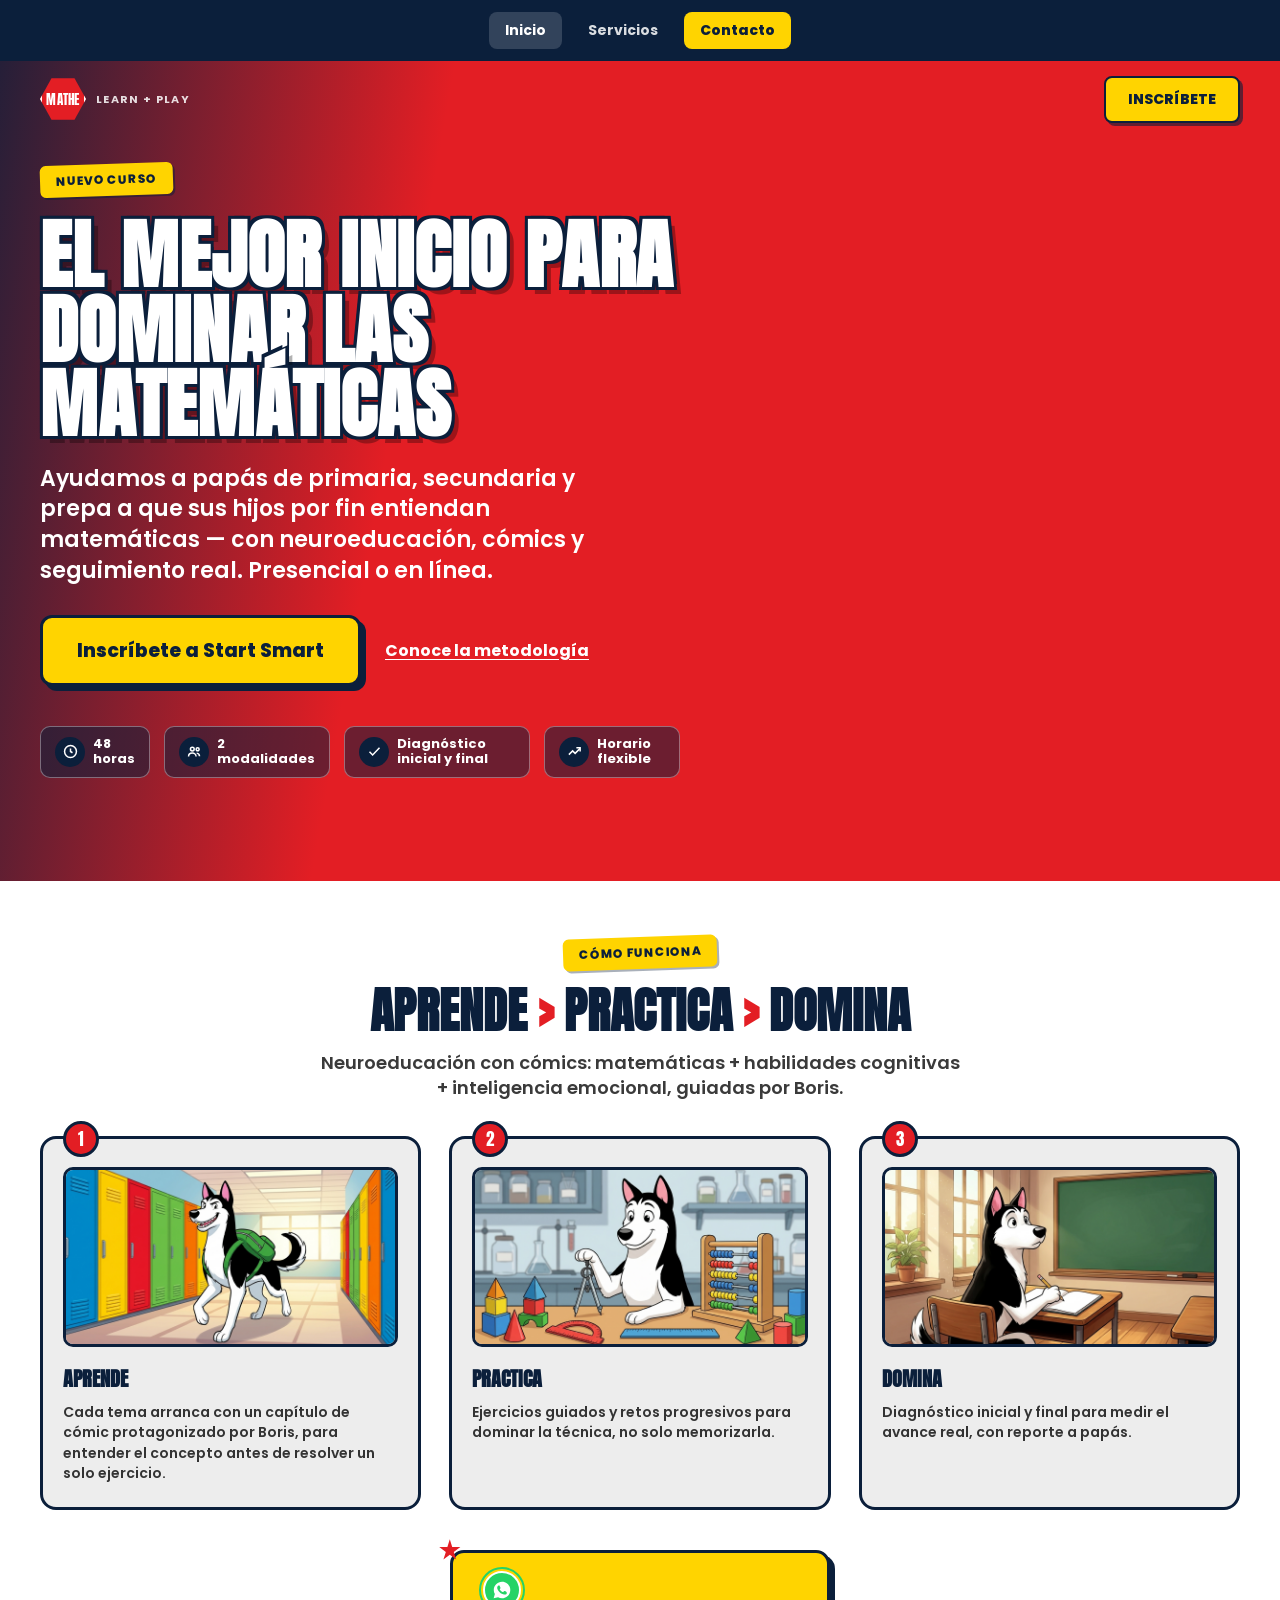
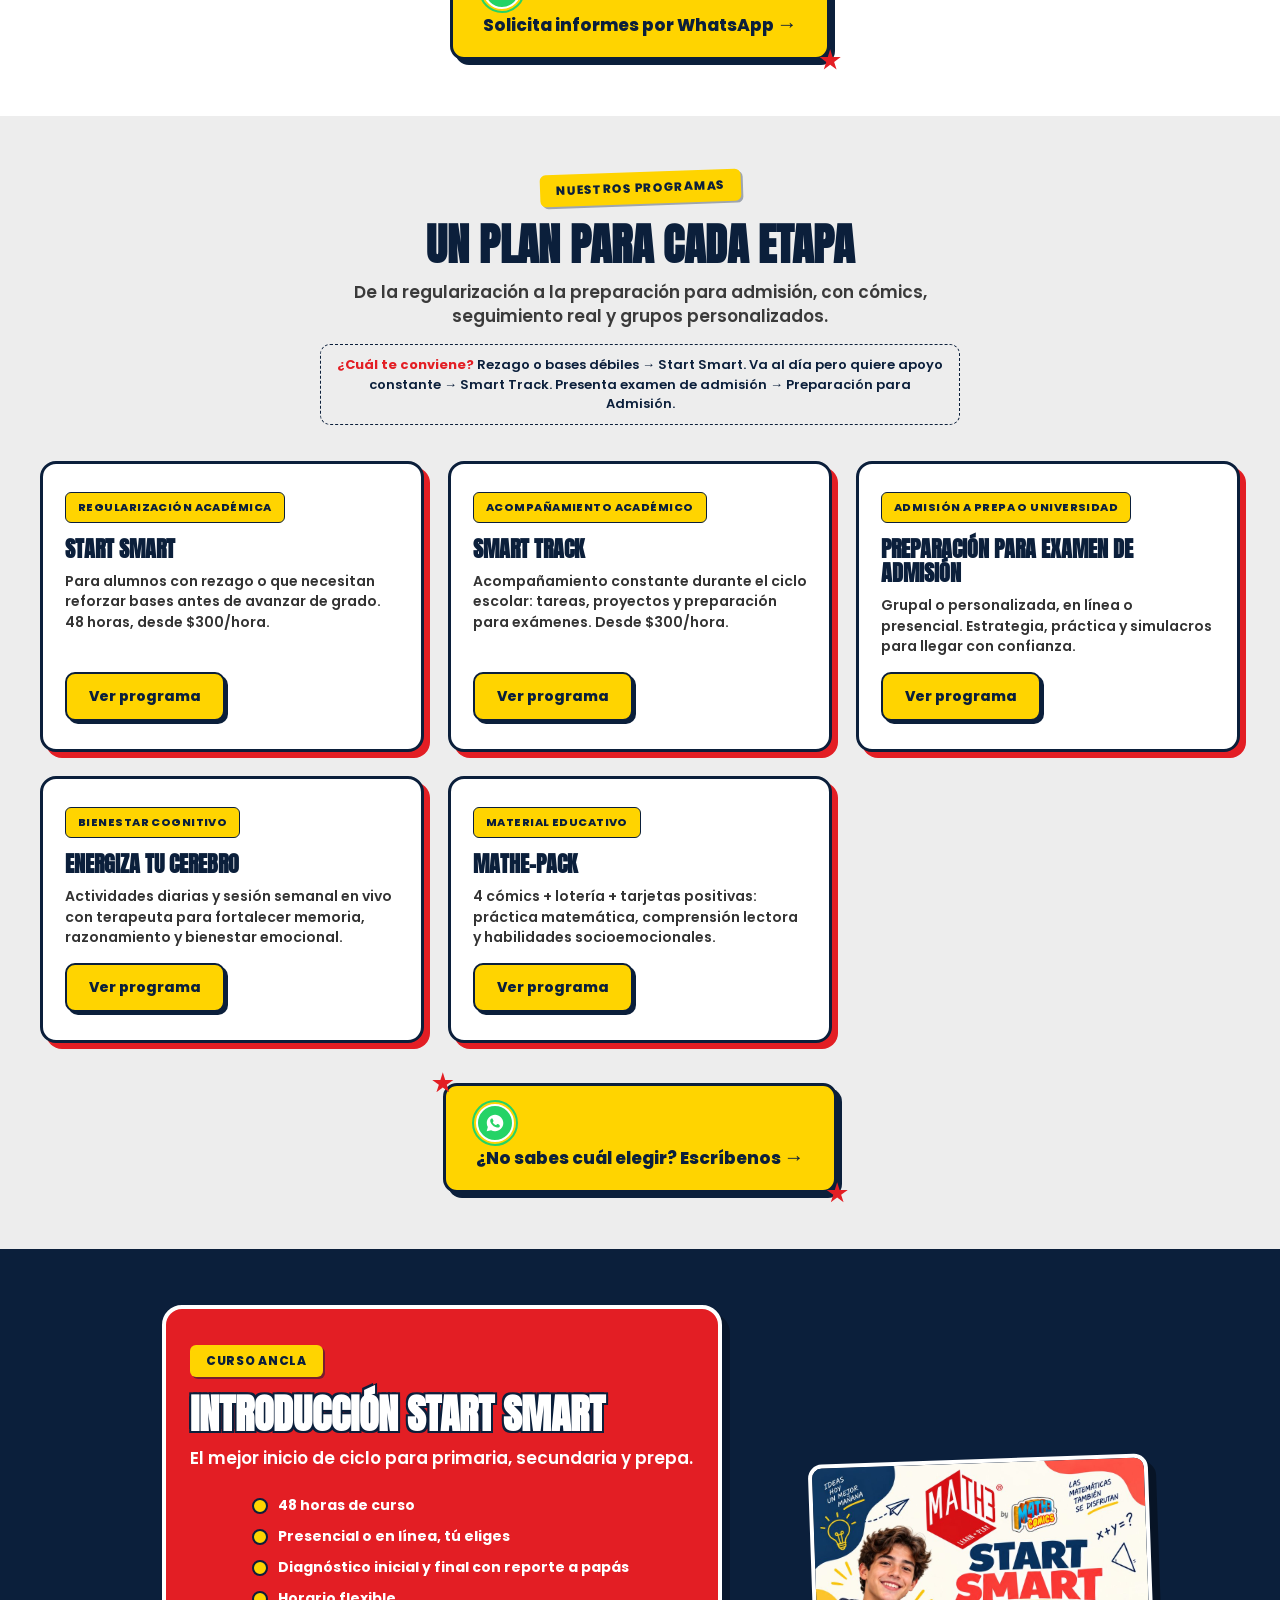
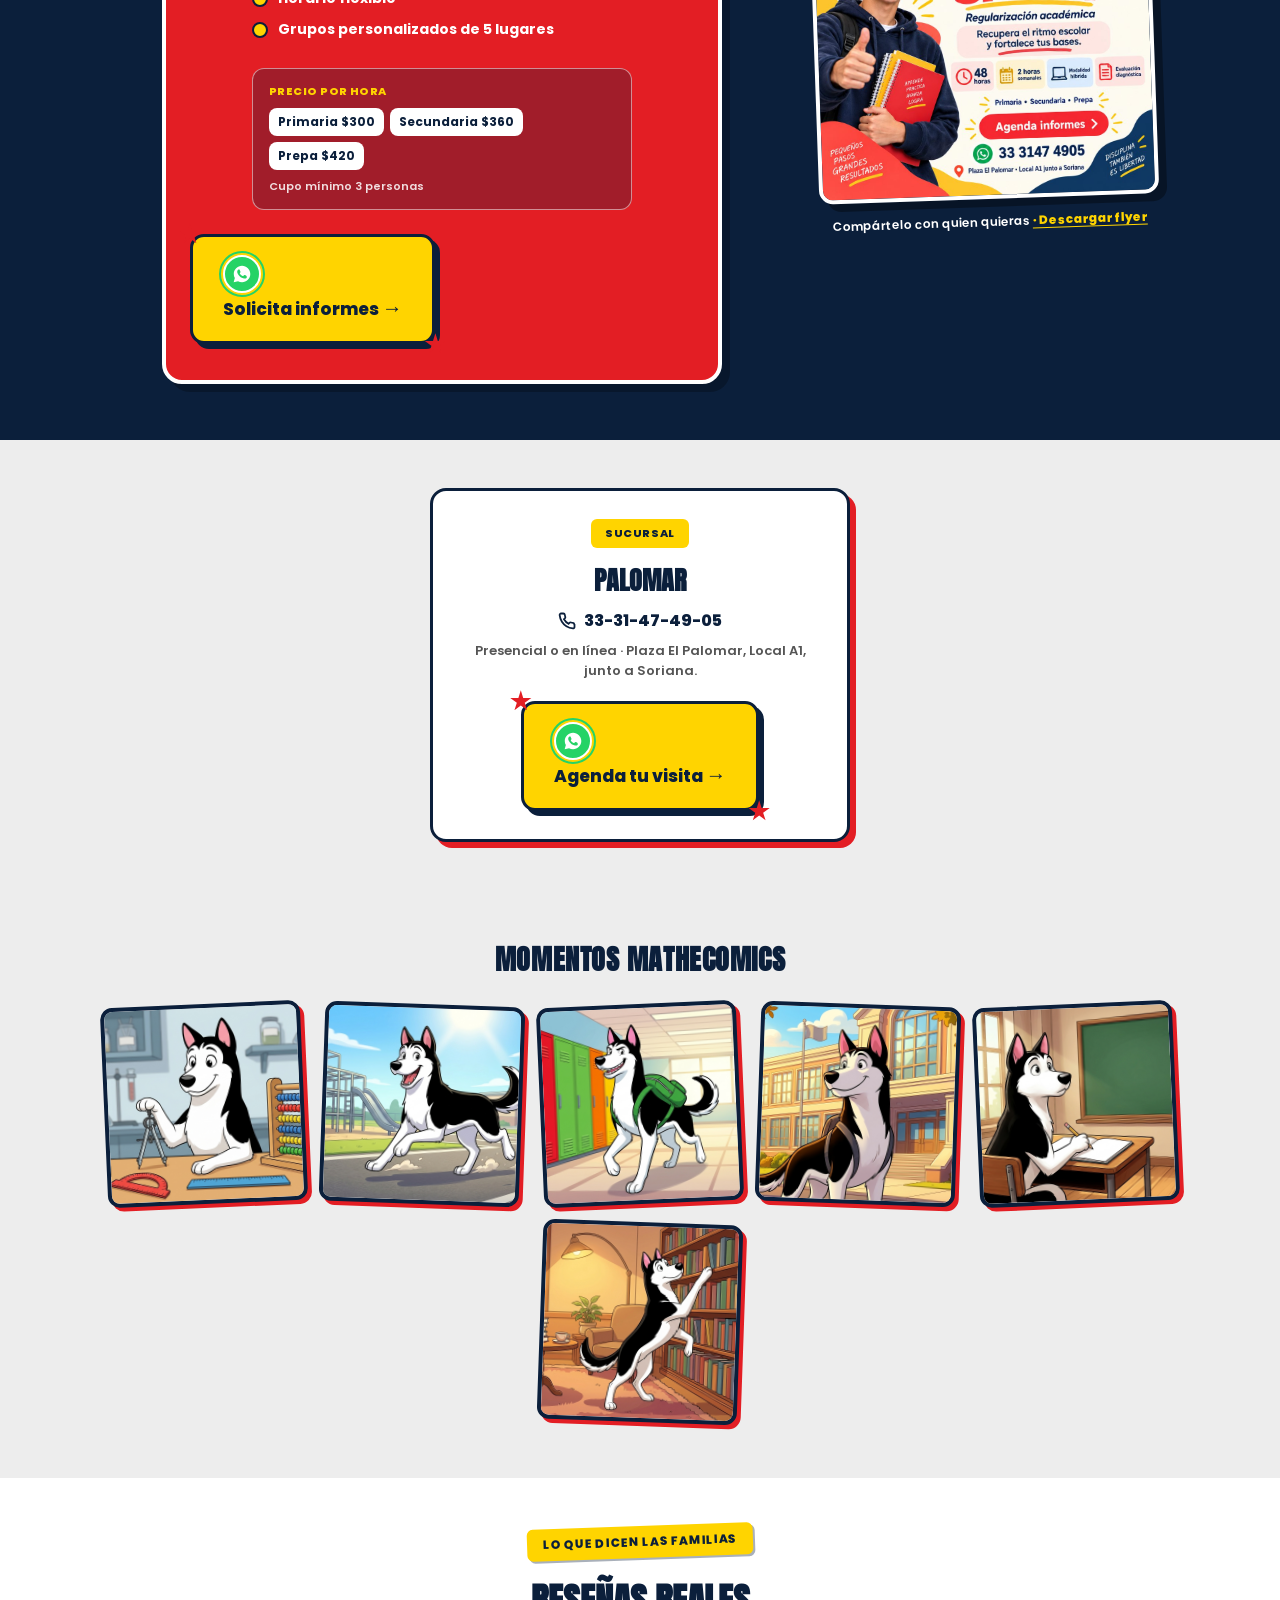
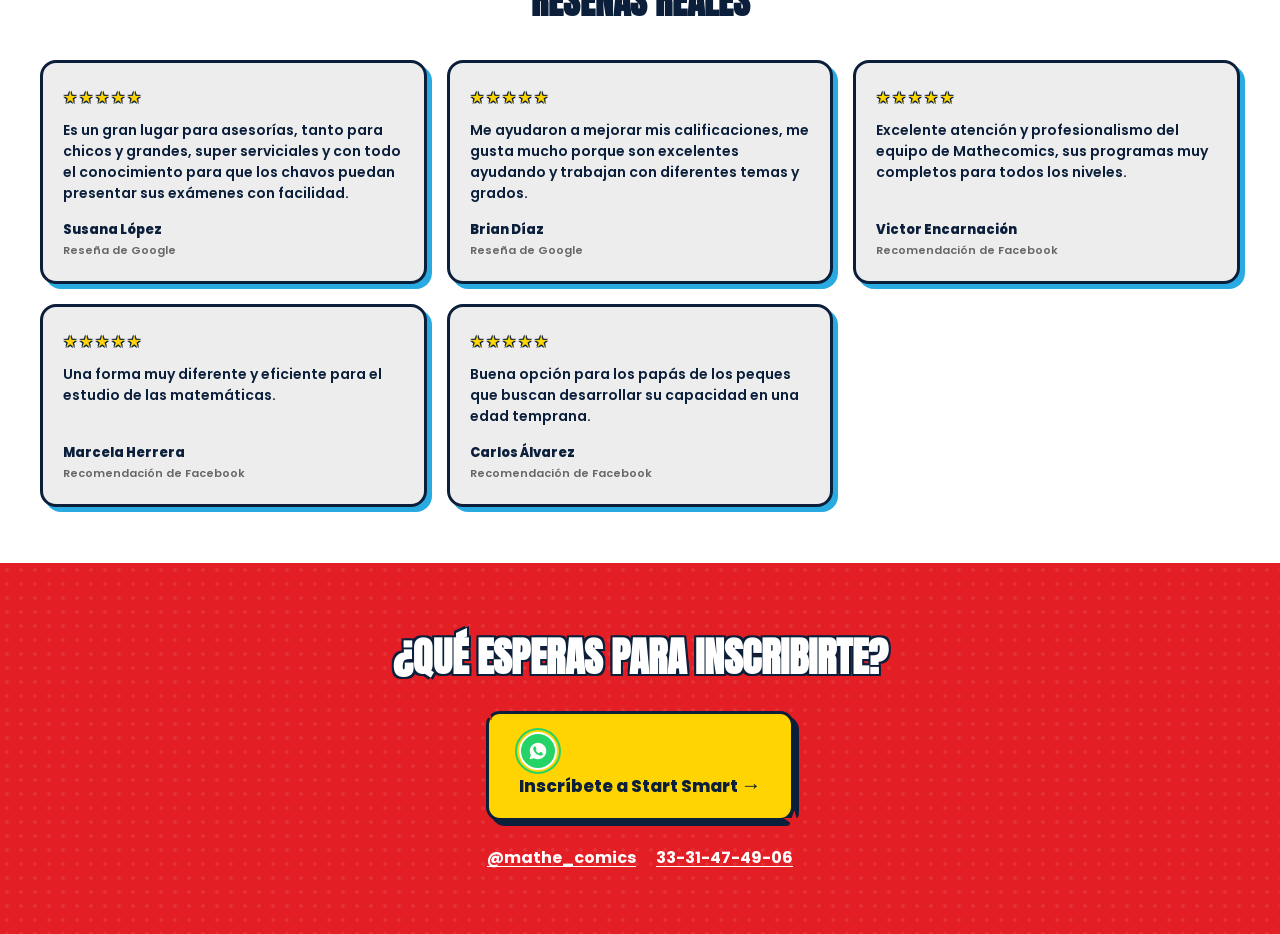
==== index.html @ 61dca78d "Update index.html" ====
<!DOCTYPE html>
<html lang="es">
<head>
<meta charset="utf-8">
<meta name="viewport" content="width=device-width, initial-scale=1">
<title>MatheComics — El mejor inicio para dominar las matemáticass</title>
<meta name="description" content="Ayudamos a papás de primaria, secundaria y prepa a que sus hijos por fin entiendan matemáticas, con neuroeducación y cómics. Presencial o en línea.">
<link rel="preconnect" href="https://fonts.googleapis.com">
<link href="https://fonts.googleapis.com/css2?family=Anton&family=Poppins:wght@600;700;800;900&display=swap" rel="stylesheet">
<link rel="stylesheet" href="css/styles.css">
</head>
<body>

<nav class="sitenav" aria-label="Navegación principal">
  <a href="index.html" class="sitenav__link sitenav__link--current">Inicio</a>
  <a href="servicios.html" class="sitenav__link">Servicios</a>
  <a href="#contacto" class="sitenav__link sitenav__link--cta">Contacto</a>
</nav>

<section class="hero" aria-label="Presentación MatheComics">
  <div class="hero__media">
    <video class="hero__video" src="assets/videos/HeroBoris.mp4" autoplay muted loop playsinline></video>

    <div class="hero__scrim"></div>

    <div class="hero__topbar">
      <div class="hero__brand">
        <div class="hero__logo"><span>MATHE</span></div>
        <span class="hero__brand-tag">LEARN + PLAY</span>
      </div>
      <a href="#inscripcion" class="btn">INSCRÍBETE</a>
    </div>
  </div>

  <div class="hero__content-outer">
    <div class="hero__content">

      <span class="hero__pill">NUEVO CURSO</span>

      <h1 class="hero__title">El mejor inicio para dominar las matemáticas</h1>

      <p class="hero__subtitle">Ayudamos a papás de primaria, secundaria y prepa a que sus hijos por fin entiendan matemáticas — con neuroeducación, cómics y seguimiento real. Presencial o en línea.</p>

      <div class="hero__ctas">
        <a href="#inscripcion" class="btn hero__cta-primary">Inscríbete a Start Smart</a>
        <a href="#metodologia" class="hero__cta-secondary">Conoce la metodología</a>
      </div>

      <div class="hero__badges">
        <div class="hero__badge">
          <div class="hero__badge-icon">
            <svg viewBox="0 0 24 24" fill="none" stroke="#fff" stroke-width="2.4"><circle cx="12" cy="12" r="9.5"/><path d="M12 7v5l3.2 2"/></svg>
          </div>
          <span class="hero__badge-label">48 horas</span>
        </div>
        <div class="hero__badge">
          <div class="hero__badge-icon">
            <svg viewBox="0 0 24 24" fill="none" stroke="#fff" stroke-width="2.4"><circle cx="8.5" cy="8" r="3"/><path d="M2.5 20c0-3.3 2.7-5.5 6-5.5s6 2.2 6 5.5"/><circle cx="17" cy="8.5" r="2.4"/><path d="M15.5 14.6c2.6.4 4.5 2.2 4.5 5"/></svg>
          </div>
          <span class="hero__badge-label">2 modalidades</span>
        </div>
        <div class="hero__badge">
          <div class="hero__badge-icon">
            <svg viewBox="0 0 24 24" fill="none" stroke="#fff" stroke-width="2.4"><path d="M4 12.5l5 5L20 6"/></svg>
          </div>
          <span class="hero__badge-label">Diagnóstico inicial y final</span>
        </div>
        <div class="hero__badge">
          <div class="hero__badge-icon">
            <svg viewBox="0 0 24 24" fill="none" stroke="#fff" stroke-width="2.4"><path d="M3 17l6-6 4 4 8-8"/><path d="M15 6h6v6"/></svg>
          </div>
          <span class="hero__badge-label">Horario flexible</span>
        </div>
      </div>

    </div>
  </div>
</section>

<section class="method" id="metodologia" aria-label="Metodología">
  <div class="method__intro">
    <span class="method__pill">CÓMO FUNCIONA</span>
    <h2 class="method__heading">Aprende <span class="method__arrow">&gt;</span> Practica <span class="method__arrow">&gt;</span> Domina</h2>
    <p class="method__subtitle">Neuroeducación con cómics: matemáticas + habilidades cognitivas + inteligencia emocional, guiadas por Boris.</p>
  </div>

  <div class="method__steps reveal-group">
    <div class="method__step reveal reveal--up">
      <img class="method__photo" src="assets/fotos/hf_20260806_233524_6322d15a-ef1f-4d5c-ab8b-f5eb12f812a7.png" alt="">
      <span class="method__number">1</span>
      <h3 class="method__step-title">Aprende</h3>
      <p class="method__step-copy">Cada tema arranca con un capítulo de cómic protagonizado por Boris, para entender el concepto antes de resolver un solo ejercicio.</p>
    </div>
    <div class="method__step reveal reveal--up">
      <img class="method__photo" src="assets/fotos/hf_20260806_233524_1c5ba227-e8f3-42f9-bdb9-7a5680d2e3fd.png" alt="">
      <span class="method__number">2</span>
      <h3 class="method__step-title">Practica</h3>
      <p class="method__step-copy">Ejercicios guiados y retos progresivos para dominar la técnica, no solo memorizarla.</p>
    </div>
    <div class="method__step reveal reveal--up">
      <img class="method__photo" src="assets/fotos/hf_20260806_233524_c390e3e2-610a-4575-8527-ad820d09f9d0.png" alt="">
      <span class="method__number">3</span>
      <h3 class="method__step-title">Domina</h3>
      <p class="method__step-copy">Diagnóstico inicial y final para medir el avance real, con reporte a papás.</p>
    </div>
  </div>

  <div class="method__cta-wrap">
    <a href="https://wa.me/523331474905?text=Hola%2C%20quiero%20m%C3%A1s%20informaci%C3%B3n%20sobre%20MatheComics" class="btn method__cta cta-wa" target="_blank" rel="noopener">
      <span class="cta-wa__icon"><svg viewBox="0 0 24 24" fill="#fff"><path d="M12.04 2C6.58 2 2.13 6.45 2.13 11.91c0 1.77.46 3.45 1.28 4.94L2 22l5.25-1.38a9.87 9.87 0 0 0 4.79 1.22h.01c5.46 0 9.91-4.45 9.91-9.91S17.5 2 12.04 2Zm5.8 14.14c-.24.68-1.4 1.32-1.93 1.36-.5.05-1.03.24-3.47-.72-2.94-1.16-4.83-4.13-4.98-4.32-.15-.2-1.19-1.58-1.19-3.02 0-1.44.75-2.14 1.02-2.44.27-.29.58-.36.78-.36.19 0 .39 0 .56.01.18.01.42-.07.65.5.24.58.82 2.01.89 2.15.07.15.11.32.02.51-.09.2-.14.32-.27.49-.14.17-.29.38-.41.51-.14.14-.28.29-.12.57.15.28.68 1.13 1.47 1.83 1.01.9 1.87 1.18 2.15 1.31.28.14.44.12.6-.07.17-.19.71-.83.9-1.11.19-.28.38-.24.63-.14.26.09 1.65.78 1.93.92.28.14.47.21.54.33.07.12.07.66-.17 1.35Z"/></svg></span>
      <span class="cta-wa__label">Solicita informes por WhatsApp</span>
      <span class="cta-wa__arrow">→</span>
    </a>
  </div>
</section>

<section class="services" id="programas" aria-label="Programas y servicios">
  <div class="services__intro">
    <span class="services__pill">NUESTROS PROGRAMAS</span>
    <h2 class="services__heading">Un plan para cada etapa</h2>
    <p class="services__subtitle">De la regularización a la preparación para admisión, con cómics, seguimiento real y grupos personalizados.</p>
    <p class="services__guide"><strong>¿Cuál te conviene?</strong> Rezago o bases débiles → Start Smart. Va al día pero quiere apoyo constante → Smart Track. Presenta examen de admisión → Preparación para Admisión.</p>
  </div>

  <div class="services__grid reveal-group">

    <div class="services__card reveal reveal--up">
      <span class="services__card-pill">Regularización académica</span>
      <h3 class="services__card-title">Start Smart</h3>
      <p class="services__card-copy">Para alumnos con rezago o que necesitan reforzar bases antes de avanzar de grado. 48 horas, desde $300/hora.</p>
      <a href="servicios.html#start-smart" class="btn services__cta">Ver programa</a>
    </div>

    <div class="services__card reveal reveal--up">
      <span class="services__card-pill">Acompañamiento académico</span>
      <h3 class="services__card-title">Smart Track</h3>
      <p class="services__card-copy">Acompañamiento constante durante el ciclo escolar: tareas, proyectos y preparación para exámenes. Desde $300/hora.</p>
      <a href="servicios.html#smart-track" class="btn services__cta">Ver programa</a>
    </div>

    <div class="services__card reveal reveal--up">
      <span class="services__card-pill">Admisión a prepa o universidad</span>
      <h3 class="services__card-title">Preparación para Examen de Admisión</h3>
      <p class="services__card-copy">Grupal o personalizada, en línea o presencial. Estrategia, práctica y simulacros para llegar con confianza.</p>
      <a href="servicios.html#examen-admision" class="btn services__cta">Ver programa</a>
    </div>

    <div class="services__card reveal reveal--up">
      <span class="services__card-pill">Bienestar cognitivo</span>
      <h3 class="services__card-title">Energiza tu Cerebro</h3>
      <p class="services__card-copy">Actividades diarias y sesión semanal en vivo con terapeuta para fortalecer memoria, razonamiento y bienestar emocional.</p>
      <a href="servicios.html#energiza" class="btn services__cta">Ver programa</a>
    </div>

    <div class="services__card reveal reveal--up">
      <span class="services__card-pill">Material educativo</span>
      <h3 class="services__card-title">Mathe-Pack</h3>
      <p class="services__card-copy">4 cómics + lotería + tarjetas positivas: práctica matemática, comprensión lectora y habilidades socioemocionales.</p>
      <a href="servicios.html#mathe-pack" class="btn services__cta">Ver programa</a>
    </div>

  </div>

  <div class="method__cta-wrap">
    <a href="https://wa.me/523331474905?text=Hola%2C%20no%20s%C3%A9%20qu%C3%A9%20programa%20me%20conviene%2C%20%C2%BFme%20ayudan%20a%20elegir%3F" class="btn method__cta cta-wa" target="_blank" rel="noopener">
      <span class="cta-wa__icon"><svg viewBox="0 0 24 24" fill="#fff"><path d="M12.04 2C6.58 2 2.13 6.45 2.13 11.91c0 1.77.46 3.45 1.28 4.94L2 22l5.25-1.38a9.87 9.87 0 0 0 4.79 1.22h.01c5.46 0 9.91-4.45 9.91-9.91S17.5 2 12.04 2Zm5.8 14.14c-.24.68-1.4 1.32-1.93 1.36-.5.05-1.03.24-3.47-.72-2.94-1.16-4.83-4.13-4.98-4.32-.15-.2-1.19-1.58-1.19-3.02 0-1.44.75-2.14 1.02-2.44.27-.29.58-.36.78-.36.19 0 .39 0 .56.01.18.01.42-.07.65.5.24.58.82 2.01.89 2.15.07.15.11.32.02.51-.09.2-.14.32-.27.49-.14.17-.29.38-.41.51-.14.14-.28.29-.12.57.15.28.68 1.13 1.47 1.83 1.01.9 1.87 1.18 2.15 1.31.28.14.44.12.6-.07.17-.19.71-.83.9-1.11.19-.28.38-.24.63-.14.26.09 1.65.78 1.93.92.28.14.47.21.54.33.07.12.07.66-.17 1.35Z"/></svg></span>
      <span class="cta-wa__label">¿No sabes cuál elegir? Escríbenos</span>
      <span class="cta-wa__arrow">→</span>
    </a>
  </div>
</section>

<section class="program" id="inscripcion" aria-label="Programa Start Smart">
  <div class="program__inner">
    <div class="program__card reveal reveal--left">
      <span class="program__pill">CURSO ANCLA</span>
      <h2 class="program__title">Introducción Start Smart</h2>
      <p class="program__subtitle">El mejor inicio de ciclo para primaria, secundaria y prepa.</p>

      <ul class="program__features">
        <li>48 horas de curso</li>
        <li>Presencial o en línea, tú eliges</li>
        <li>Diagnóstico inicial y final con reporte a papás</li>
        <li>Horario flexible</li>
        <li>Grupos personalizados de 5 lugares</li>
      </ul>

      <div class="program__price">
        <span class="program__price-label">Precio por hora</span>
        <div class="program__price-chips">
          <span>Primaria $300</span>
          <span>Secundaria $360</span>
          <span>Prepa $420</span>
        </div>
        <span class="program__price-note">Cupo mínimo 3 personas</span>
      </div>

      <a href="https://wa.me/523331474905?text=Hola%2C%20quiero%20informaci%C3%B3n%20sobre%20Start%20Smart" class="btn program__cta cta-wa" target="_blank" rel="noopener">
        <span class="cta-wa__icon"><svg viewBox="0 0 24 24" fill="#fff"><path d="M12.04 2C6.58 2 2.13 6.45 2.13 11.91c0 1.77.46 3.45 1.28 4.94L2 22l5.25-1.38a9.87 9.87 0 0 0 4.79 1.22h.01c5.46 0 9.91-4.45 9.91-9.91S17.5 2 12.04 2Zm5.8 14.14c-.24.68-1.4 1.32-1.93 1.36-.5.05-1.03.24-3.47-.72-2.94-1.16-4.83-4.13-4.98-4.32-.15-.2-1.19-1.58-1.19-3.02 0-1.44.75-2.14 1.02-2.44.27-.29.58-.36.78-.36.19 0 .39 0 .56.01.18.01.42-.07.65.5.24.58.82 2.01.89 2.15.07.15.11.32.02.51-.09.2-.14.32-.27.49-.14.17-.29.38-.41.51-.14.14-.28.29-.12.57.15.28.68 1.13 1.47 1.83 1.01.9 1.87 1.18 2.15 1.31.28.14.44.12.6-.07.17-.19.71-.83.9-1.11.19-.28.38-.24.63-.14.26.09 1.65.78 1.93.92.28.14.47.21.54.33.07.12.07.66-.17 1.35Z"/></svg></span>
        <span class="cta-wa__label">Solicita informes</span>
        <span class="cta-wa__arrow">→</span>
      </a>
    </div>

    <figure class="program__flyer reveal reveal--right">
      <img src="assets/fotos/StartSmart-2026.jpg" alt="Flyer del curso Introducción Start Smart: 48 horas, 2 horas semanales, modalidad híbrida, evaluación diagnóstica, para primaria, secundaria y prepa. Plaza El Palomar, Local A1 junto a Soriana, WhatsApp 33-31-47-49-05.">
      <figcaption class="program__flyer-caption">
        Compártelo con quien quieras <a href="assets/fotos/StartSmart-2026.jpg" download>· Descargar flyer</a>
      </figcaption>
    </figure>
  </div>
</section>

<section class="branch" aria-label="Sucursal">
  <div class="branch__card reveal reveal--up">
    <span class="branch__pill">SUCURSAL</span>
    <h2 class="branch__title">Palomar</h2>
    <p class="branch__phone">
      <svg viewBox="0 0 24 24" fill="none" stroke="currentColor" stroke-width="2.4" width="18" height="18"><path d="M22 16.9v3a2 2 0 0 1-2.2 2 19.8 19.8 0 0 1-8.6-3 19.5 19.5 0 0 1-6-6 19.8 19.8 0 0 1-3-8.7A2 2 0 0 1 4.1 2h3a2 2 0 0 1 2 1.7c.1.9.3 1.8.6 2.7a2 2 0 0 1-.5 2.1L8 9.7a16 16 0 0 0 6 6l1.2-1.2a2 2 0 0 1 2.1-.5c.9.3 1.8.5 2.7.6a2 2 0 0 1 1.7 2Z"/></svg>
      33-31-47-49-05
    </p>
    <p class="branch__note">Presencial o en línea · Plaza El Palomar, Local A1, junto a Soriana.</p>
    <a href="https://wa.me/523331474905?text=Hola%2C%20quiero%20agendar%20una%20visita%20a%20la%20sucursal%20Palomar" class="branch__cta cta-wa" target="_blank" rel="noopener">
      <span class="cta-wa__icon"><svg viewBox="0 0 24 24" fill="#fff"><path d="M12.04 2C6.58 2 2.13 6.45 2.13 11.91c0 1.77.46 3.45 1.28 4.94L2 22l5.25-1.38a9.87 9.87 0 0 0 4.79 1.22h.01c5.46 0 9.91-4.45 9.91-9.91S17.5 2 12.04 2Zm5.8 14.14c-.24.68-1.4 1.32-1.93 1.36-.5.05-1.03.24-3.47-.72-2.94-1.16-4.83-4.13-4.98-4.32-.15-.2-1.19-1.58-1.19-3.02 0-1.44.75-2.14 1.02-2.44.27-.29.58-.36.78-.36.19 0 .39 0 .56.01.18.01.42-.07.65.5.24.58.82 2.01.89 2.15.07.15.11.32.02.51-.09.2-.14.32-.27.49-.14.17-.29.38-.41.51-.14.14-.28.29-.12.57.15.28.68 1.13 1.47 1.83 1.01.9 1.87 1.18 2.15 1.31.28.14.44.12.6-.07.17-.19.71-.83.9-1.11.19-.28.38-.24.63-.14.26.09 1.65.78 1.93.92.28.14.47.21.54.33.07.12.07.66-.17 1.35Z"/></svg></span>
      <span class="cta-wa__label">Agenda tu visita</span>
      <span class="cta-wa__arrow">→</span>
    </a>
  </div>
</section>

<section class="gallery" aria-label="Momentos MatheComics">
  <h2 class="gallery__title">Momentos MatheComics</h2>
  <div class="gallery__strip">
    <img class="gallery__photo" src="assets/fotos/hf_20260806_233524_1c5ba227-e8f3-42f9-bdb9-7a5680d2e3fd.png" alt="">
    <img class="gallery__photo" src="assets/fotos/hf_20260806_233524_80963a29-84f5-46c9-86ee-1d69ba3148d3.png" alt="">
    <img class="gallery__photo" src="assets/fotos/hf_20260806_233524_6322d15a-ef1f-4d5c-ab8b-f5eb12f812a7.png" alt="">
    <img class="gallery__photo" src="assets/fotos/hf_20260806_233524_5d8a356a-eb3d-4996-a175-7ab5973a80b8.png" alt="">
    <img class="gallery__photo" src="assets/fotos/hf_20260806_233524_c390e3e2-610a-4575-8527-ad820d09f9d0.png" alt="">
    <img class="gallery__photo" src="assets/fotos/hf_20260806_233524_95037178-7dac-4bb9-884f-e72447ffcf1f.png" alt="">
  </div>
</section>

<section class="testimonials" id="testimonios" aria-label="Testimonios">
  <div class="testimonials__intro">
    <span class="testimonials__pill">LO QUE DICEN LAS FAMILIAS</span>
    <h2 class="testimonials__heading">Reseñas reales</h2>
  </div>

  <div class="testimonials__grid reveal-group">

    <figure class="testimonials__card reveal reveal--up">
      <div class="testimonials__stars">★★★★★</div>
      <blockquote>Es un gran lugar para asesorías, tanto para chicos y grandes, super serviciales y con todo el conocimiento para que los chavos puedan presentar sus exámenes con facilidad.</blockquote>
      <figcaption>
        <span class="testimonials__name">Susana López</span>
        <span class="testimonials__source">Reseña de Google</span>
      </figcaption>
    </figure>

    <figure class="testimonials__card reveal reveal--up">
      <div class="testimonials__stars">★★★★★</div>
      <blockquote>Me ayudaron a mejorar mis calificaciones, me gusta mucho porque son excelentes ayudando y trabajan con diferentes temas y grados.</blockquote>
      <figcaption>
        <span class="testimonials__name">Brian Díaz</span>
        <span class="testimonials__source">Reseña de Google</span>
      </figcaption>
    </figure>

    <figure class="testimonials__card reveal reveal--up">
      <div class="testimonials__stars">★★★★★</div>
      <blockquote>Excelente atención y profesionalismo del equipo de Mathecomics, sus programas muy completos para todos los niveles.</blockquote>
      <figcaption>
        <span class="testimonials__name">Victor Encarnación</span>
        <span class="testimonials__source">Recomendación de Facebook</span>
      </figcaption>
    </figure>

    <figure class="testimonials__card reveal reveal--up">
      <div class="testimonials__stars">★★★★★</div>
      <blockquote>Una forma muy diferente y eficiente para el estudio de las matemáticas.</blockquote>
      <figcaption>
        <span class="testimonials__name">Marcela Herrera</span>
        <span class="testimonials__source">Recomendación de Facebook</span>
      </figcaption>
    </figure>

    <figure class="testimonials__card reveal reveal--up">
      <div class="testimonials__stars">★★★★★</div>
      <blockquote>Buena opción para los papás de los peques que buscan desarrollar su capacidad en una edad temprana.</blockquote>
      <figcaption>
        <span class="testimonials__name">Carlos Álvarez</span>
        <span class="testimonials__source">Recomendación de Facebook</span>
      </figcaption>
    </figure>

  </div>
</section>

<section class="closer" id="contacto" aria-label="Contacto">
  <div class="closer__halftone"></div>
  <h2 class="closer__title">¿Qué esperas para inscribirte?</h2>
  <a href="https://wa.me/523331474905?text=Hola%2C%20quiero%20informaci%C3%B3n%20sobre%20Start%20Smart" class="btn closer__cta cta-wa" target="_blank" rel="noopener">
    <span class="cta-wa__icon"><svg viewBox="0 0 24 24" fill="#fff"><path d="M12.04 2C6.58 2 2.13 6.45 2.13 11.91c0 1.77.46 3.45 1.28 4.94L2 22l5.25-1.38a9.87 9.87 0 0 0 4.79 1.22h.01c5.46 0 9.91-4.45 9.91-9.91S17.5 2 12.04 2Zm5.8 14.14c-.24.68-1.4 1.32-1.93 1.36-.5.05-1.03.24-3.47-.72-2.94-1.16-4.83-4.13-4.98-4.32-.15-.2-1.19-1.58-1.19-3.02 0-1.44.75-2.14 1.02-2.44.27-.29.58-.36.78-.36.19 0 .39 0 .56.01.18.01.42-.07.65.5.24.58.82 2.01.89 2.15.07.15.11.32.02.51-.09.2-.14.32-.27.49-.14.17-.29.38-.41.51-.14.14-.28.29-.12.57.15.28.68 1.13 1.47 1.83 1.01.9 1.87 1.18 2.15 1.31.28.14.44.12.6-.07.17-.19.71-.83.9-1.11.19-.28.38-.24.63-.14.26.09 1.65.78 1.93.92.28.14.47.21.54.33.07.12.07.66-.17 1.35Z"/></svg></span>
    <span class="cta-wa__label">Inscríbete a Start Smart</span>
    <span class="cta-wa__arrow">→</span>
  </a>
  <div class="closer__social">
    <a href="https://instagram.com/mathe_comics" target="_blank" rel="noopener">@mathe_comics</a>
    <a href="tel:+523331474905">33-31-47-49-06</a>
  </div>
</section>

<script src="js/main.js"></script>
</body>
</html>
---- css/styles.css ----
/* MatheComics — estilos globales + Hero
   Paleta y tipografía según brandbook: uploads/mathecomics-brandbook.md */

:root {
  --red: #E31E24;
  --navy: #0B1F3B;
  --yellow: #FFD400;
  --sky: #29ABE2;
  --white: #FFFFFF;
  --black: #111111;

  /* Acentos solo para íconos de categoría (pills de programa) */
  --green: #16A34A;
  --purple: #7C3AED;
  --orange: #F97316;
  --whatsapp: #25D366;

  --font-display: 'Anton', sans-serif;
  --font-body: 'Poppins', sans-serif;
}

*, *::before, *::after { box-sizing: border-box; }

/* ---------- Animación: respeto a prefers-reduced-motion ---------- */

@media (prefers-reduced-motion: reduce) {
  *, *::before, *::after {
    animation-duration: 0.01ms !important;
    animation-iteration-count: 1 !important;
    transition-duration: 0.01ms !important;
    scroll-behavior: auto !important;
  }
}

/* ---------- Reveal-on-scroll ---------- */

.reveal {
  opacity: 0;
  transition: opacity 1.3s ease, transform 1.3s ease;
}

.reveal--up    { transform: translateY(28px); }
.reveal--left  { transform: translateX(-36px); }
.reveal--right { transform: translateX(36px); }

.reveal.is-visible { opacity: 1; transform: var(--reveal-rest, none); }

.reveal-group > .reveal:nth-child(1) { transition-delay: 0s; }
.reveal-group > .reveal:nth-child(2) { transition-delay: .16s; }
.reveal-group > .reveal:nth-child(3) { transition-delay: .32s; }
.reveal-group > .reveal:nth-child(4) { transition-delay: .48s; }
.reveal-group > .reveal:nth-child(5) { transition-delay: .64s; }
.reveal-group > .reveal:nth-child(6) { transition-delay: .8s; }

/* Los textos e hijos directos de cada bloque .reveal también entran con su propio
   fade + stagger, encima del deslizamiento del contenedor. */
.reveal > * {
  opacity: 0;
  transform: translateY(16px);
  transition: opacity 1s ease, transform 1s ease;
}

.reveal.is-visible > * { opacity: 1; transform: none; }

.reveal > *:nth-child(1) { transition-delay: .1s; }
.reveal > *:nth-child(2) { transition-delay: .2s; }
.reveal > *:nth-child(3) { transition-delay: .3s; }
.reveal > *:nth-child(4) { transition-delay: .4s; }
.reveal > *:nth-child(5) { transition-delay: .5s; }
.reveal > *:nth-child(6) { transition-delay: .6s; }
.reveal > *:nth-child(7) { transition-delay: .7s; }
.reveal > *:nth-child(8) { transition-delay: .8s; }
.reveal > *:nth-child(9) { transition-delay: .9s; }
.reveal > *:nth-child(n+10) { transition-delay: 1s; }

/* ---------- CTA de WhatsApp: ícono con pulso + acentos animados ---------- */

.cta-wa {
  position: relative;
  display: inline-flex;
  align-items: center;
  gap: 10px;
  font-size: 14px !important;
  padding: 14px 20px !important;
  border-width: 3px !important;
  border-radius: 14px !important;
  box-shadow: 4px 4px 0 var(--navy) !important;
}

@media (min-width: 480px) {
  .cta-wa {
    gap: 14px;
    font-size: 17px !important;
    padding: 18px 30px !important;
    box-shadow: 5px 5px 0 var(--navy) !important;
  }
}

.cta-wa__icon {
  position: relative;
  width: 38px;
  height: 38px;
  border-radius: 50%;
  background: var(--whatsapp);
  border: 2px solid var(--white);
  display: flex;
  align-items: center;
  justify-content: center;
  flex-shrink: 0;
}

.cta-wa__icon svg { width: 20px; height: 20px; }

.cta-wa__icon::after {
  content: '';
  position: absolute;
  inset: -6px;
  border-radius: 50%;
  border: 2px solid var(--whatsapp);
  animation: wa-ping 3.6s cubic-bezier(0, 0, .2, 1) infinite;
}

@keyframes wa-ping {
  0%   { transform: scale(.85); opacity: .8; }
  75%, 100% { transform: scale(1.7); opacity: 0; }
}

.cta-wa__arrow {
  font-weight: 900;
  font-size: 1.2em;
  transition: transform .15s ease;
}

.cta-wa:hover .cta-wa__arrow { transform: translateX(4px); }

.cta-wa::before, .cta-wa::after {
  content: '';
  position: absolute;
  width: 22px;
  height: 22px;
  background: var(--red);
  clip-path: polygon(50% 0%, 61% 35%, 98% 35%, 68% 57%, 79% 91%, 50% 70%, 21% 91%, 32% 57%, 2% 35%, 39% 35%);
  animation: cta-spark 5.2s ease-in-out infinite;
  pointer-events: none;
}

.cta-wa::before { top: -14px; left: -14px; }
.cta-wa::after   { bottom: -14px; right: -14px; animation-delay: .5s; }

@keyframes cta-spark {
  0%, 100% { transform: scale(.75) rotate(0deg); opacity: .85; }
  50%      { transform: scale(1.1) rotate(15deg); opacity: 1; }
}

.svc--yellow .cta-wa::before, .svc--yellow .cta-wa::after { background: var(--yellow); }

html, body {
  margin: 0;
  padding: 0;
  overflow-x: hidden;
}

body {
  background: #EDEDED;
  font-family: var(--font-body);
  color: var(--navy);
}

a { color: var(--navy); }
a:hover { color: var(--red); }

img { max-width: 100%; display: block; }

.btn {
  display: inline-block;
  font-weight: 800;
  text-decoration: none;
  border: 2px solid var(--navy);
  background: var(--yellow);
  color: var(--navy);
}

/* ---------- Nav del sitio ---------- */

.sitenav {
  display: flex;
  align-items: center;
  gap: 6px;
  background: var(--navy);
  padding: 10px 16px;
  overflow-x: auto;
  white-space: nowrap;
  scrollbar-width: none;
}

.sitenav::-webkit-scrollbar { display: none; }

.sitenav__link {
  flex-shrink: 0;
  color: var(--white);
  font-weight: 700;
  font-size: 13px;
  text-decoration: none;
  padding: 7px 12px;
  border-radius: 8px;
  opacity: .85;
}

.sitenav__link:hover { color: var(--white); opacity: 1; background: rgba(255, 255, 255, .12); }

.sitenav__link--current {
  opacity: 1;
  background: rgba(255, 255, 255, .16);
}

.sitenav__link--cta {
  background: var(--yellow);
  color: var(--navy);
  opacity: 1;
  font-weight: 800;
}

.sitenav__link--cta:hover { background: var(--yellow); color: var(--navy); opacity: .9; }

@media (min-width: 860px) {
  .sitenav {
    justify-content: center;
    padding: 12px 24px;
    gap: 10px;
  }

  .sitenav__link { font-size: 14px; padding: 8px 16px; }
}

/* ---------- Hero ---------- */

.hero {
  position: relative;
  width: 100%;
  overflow: hidden;
  background: var(--red);
  font-family: var(--font-body);
}

.hero__media {
  position: relative;
  width: 100%;
  height: 300px;
  overflow: hidden;
}

.hero__video {
  position: absolute;
  inset: 0;
  width: 100%;
  height: 100%;
  object-fit: cover;
}

.hero__scrim {
  position: absolute;
  inset: 0;
  background: linear-gradient(to bottom, rgba(11, 31, 59, .15) 0%, rgba(227, 30, 36, .35) 70%, var(--red) 100%);
}

.hero__topbar {
  position: absolute;
  top: 0;
  left: 0;
  right: 0;
  height: 56px;
  display: flex;
  align-items: center;
  justify-content: space-between;
  padding: 0 16px;
  z-index: 2;
}

.hero__brand {
  display: flex;
  align-items: center;
  gap: 10px;
}

.hero__logo {
  width: 34px;
  height: 34px;
  background: var(--red);
  border: 2px solid var(--white);
  clip-path: polygon(25% 5%, 75% 5%, 100% 50%, 75% 95%, 25% 95%, 0% 50%);
  display: flex;
  align-items: center;
  justify-content: center;
  flex-shrink: 0;
}

.hero__logo span {
  color: var(--white);
  font-family: var(--font-display);
  font-size: 9px;
  letter-spacing: .02em;
}

.hero__brand-tag {
  display: none;
  color: var(--white);
  font-size: 11px;
  font-weight: 700;
  letter-spacing: .12em;
  opacity: .85;
}

.hero__topbar .btn {
  font-size: 11px;
  padding: 8px 14px;
  border-radius: 7px;
  box-shadow: none;
}

.hero__content-outer {
  position: relative;
}

.hero__content {
  position: relative;
  background: var(--red);
  background-image: radial-gradient(rgba(255, 255, 255, .14) 1.4px, transparent 1.4px);
  background-size: 12px 12px;
  padding: 26px 20px 32px;
  display: flex;
  flex-direction: column;
  align-items: center;
  gap: 16px;
  text-align: center;
}

.hero__pill {
  align-self: center;
  background: var(--yellow);
  color: var(--navy);
  font-weight: 800;
  font-size: 12px;
  letter-spacing: .06em;
  padding: 7px 16px;
  border-radius: 6px;
  transform: rotate(-2deg);
  box-shadow: 2px 2px 0 rgba(11, 31, 59, .5);
}

.hero__title {
  margin: 0;
  font-family: var(--font-display);
  color: var(--white);
  font-size: 38px;
  line-height: 1;
  text-transform: uppercase;
  text-shadow:
    -2px -2px 0 var(--navy),
     2px -2px 0 var(--navy),
    -2px  2px 0 var(--navy),
     2px  2px 0 var(--navy),
     4px  4px 0 rgba(0, 0, 0, .3);
}

.hero__subtitle {
  margin: 0;
  color: var(--white);
  font-size: 15px;
  font-weight: 600;
  line-height: 1.4;
}

.hero__ctas {
  display: flex;
  flex-direction: column;
  align-items: center;
  gap: 12px;
  width: 100%;
  margin-top: 4px;
}

.hero__cta-primary {
  width: 100%;
  box-sizing: border-box;
  font-size: 16px;
  padding: 16px;
  border-radius: 12px;
  border: 3px solid var(--navy);
  box-shadow: 4px 4px 0 var(--navy);
  text-align: center;
}

.hero__cta-secondary {
  color: var(--white);
  font-weight: 700;
  font-size: 13px;
  text-decoration: underline;
  text-underline-offset: 3px;
}

.hero__badges {
  display: grid;
  grid-template-columns: 1fr 1fr;
  gap: 10px;
  width: 100%;
  margin-top: 14px;
}

.hero__badge {
  display: flex;
  align-items: center;
  gap: 8px;
  background: rgba(11, 31, 59, .55);
  border: 1.5px solid rgba(255, 255, 255, .35);
  border-radius: 10px;
  padding: 9px 10px;
}

.hero__badge-icon {
  width: 24px;
  height: 24px;
  border-radius: 50%;
  background: var(--navy);
  display: flex;
  align-items: center;
  justify-content: center;
  flex-shrink: 0;
}

.hero__badge-icon svg { width: 13px; height: 13px; }

.hero__badge-label {
  color: var(--white);
  font-size: 11px;
  font-weight: 700;
  line-height: 1.15;
  text-align: left;
}

/* ---------- Desktop ---------- */

@media (min-width: 860px) {
  .hero {
    height: 820px;
  }

  .hero__media {
    position: absolute;
    inset: 0;
    height: 100%;
  }

  .hero__scrim {
    background: linear-gradient(100deg,
      rgba(11, 31, 59, .88) 0%,
      rgba(227, 30, 36, .82) 32%,
      rgba(227, 30, 36, .45) 58%,
      rgba(227, 30, 36, .15) 78%,
      rgba(227, 30, 36, 0) 100%);
  }

  .hero__topbar {
    height: 76px;
    padding: 0 40px;
  }

  .hero__logo {
    width: 46px;
    height: 46px;
  }

  .hero__logo span { font-size: 13px; }

  .hero__brand-tag { display: inline; }

  .hero__topbar .btn {
    font-size: 14px;
    padding: 11px 22px;
    border-radius: 8px;
    box-shadow: 3px 3px 0 rgba(11, 31, 59, .6);
  }

  .hero__content-outer {
    height: 100%;
    display: flex;
    align-items: center;
    padding: 0 0 0 40px;
  }

  .hero__content {
    width: 640px;
    max-width: min(640px, 88vw);
    background: none;
    background-image: none;
    padding: 0;
    align-items: flex-start;
    text-align: left;
    gap: 22px;
  }

  .hero__pill { align-self: flex-start; }

  .hero__title {
    font-size: 76px;
    line-height: .98;
    letter-spacing: .01em;
    text-shadow:
      -3px -3px 0 var(--navy),
       3px -3px 0 var(--navy),
      -3px  3px 0 var(--navy),
       3px  3px 0 var(--navy),
       7px  7px 0 rgba(0, 0, 0, .3);
  }

  .hero__subtitle {
    font-size: 22px;
    max-width: 560px;
  }

  .hero__ctas {
    flex-direction: row;
    align-items: center;
    width: auto;
    gap: 24px;
    margin-top: 6px;
  }

  .hero__cta-primary {
    width: auto;
    font-size: 19px;
    padding: 18px 34px;
    box-shadow: 5px 5px 0 var(--navy);
  }

  .hero__cta-secondary { font-size: 16px; }

  .hero__badges {
    display: flex;
    grid-template-columns: none;
    gap: 14px;
    width: auto;
    margin-top: 18px;
  }

  .hero__badge { padding: 10px 14px; }

  .hero__badge-icon { width: 30px; height: 30px; }
  .hero__badge-icon svg { width: 15px; height: 15px; }

  .hero__badge-label { font-size: 13px; }
}

/* ---------- Metodología ---------- */

.method {
  padding: 56px 24px;
  background: var(--white);
  text-align: center;
}

.method__intro {
  max-width: 640px;
  margin: 0 auto 36px;
}

.method__pill {
  display: inline-block;
  background: var(--yellow);
  color: var(--navy);
  font-weight: 800;
  font-size: 12px;
  letter-spacing: .06em;
  padding: 7px 16px;
  border-radius: 6px;
  transform: rotate(-2deg);
  box-shadow: 2px 2px 0 rgba(11, 31, 59, .35);
}

.method__heading {
  font-family: var(--font-display);
  color: var(--navy);
  text-transform: uppercase;
  font-size: 30px;
  line-height: 1.1;
  margin: 16px 0 12px;
}

.method__arrow { color: var(--red); }

.method__subtitle {
  font-size: 15px;
  font-weight: 600;
  color: #3a3a3a;
  line-height: 1.4;
  margin: 0;
}

.method__steps {
  display: flex;
  flex-direction: column;
  gap: 40px;
  max-width: 1200px;
  margin: 0 auto;
}

.method__step {
  position: relative;
  background: #EDEDED;
  border: 3px solid var(--navy);
  border-radius: 16px;
  padding: 28px 20px 24px;
  text-align: left;
}

.method__photo {
  width: 100%;
  height: 180px;
  object-fit: cover;
  border: 3px solid var(--navy);
  border-radius: 10px;
  margin-bottom: 16px;
}

.method__number {
  position: absolute;
  top: -18px;
  left: 20px;
  width: 36px;
  height: 36px;
  border-radius: 50%;
  background: var(--red);
  color: var(--white);
  font-family: var(--font-display);
  font-size: 17px;
  display: flex;
  align-items: center;
  justify-content: center;
  border: 3px solid var(--navy);
}

.method__step-title {
  font-family: var(--font-display);
  color: var(--navy);
  text-transform: uppercase;
  font-size: 20px;
  margin: 4px 0 8px;
}

.method__step-copy {
  font-size: 14px;
  font-weight: 600;
  color: #333;
  line-height: 1.45;
  margin: 0;
}

.method__cta-wrap {
  text-align: center;
  margin-top: 40px;
}

.method__cta {
  font-size: 15px;
  padding: 14px 26px;
  border-radius: 12px;
  border: 3px solid var(--navy);
  box-shadow: 4px 4px 0 var(--navy);
}

/* ---------- Programas / Servicios ---------- */

.services {
  padding: 56px 24px;
  background: #EDEDED;
  text-align: center;
}

.services__intro {
  max-width: 640px;
  margin: 0 auto 36px;
}

.services__pill {
  display: inline-block;
  background: var(--yellow);
  color: var(--navy);
  font-weight: 800;
  font-size: 12px;
  letter-spacing: .06em;
  padding: 7px 16px;
  border-radius: 6px;
  transform: rotate(-2deg);
  box-shadow: 2px 2px 0 rgba(11, 31, 59, .35);
}

.services__heading {
  font-family: var(--font-display);
  color: var(--navy);
  text-transform: uppercase;
  font-size: 30px;
  line-height: 1.1;
  margin: 16px 0 12px;
}

.services__subtitle {
  font-size: 15px;
  font-weight: 600;
  color: #3a3a3a;
  line-height: 1.4;
  margin: 0;
}

.services__guide {
  font-size: 13px;
  font-weight: 600;
  color: var(--navy);
  background: #EDEDED;
  border: 1.5px dashed var(--navy);
  border-radius: 10px;
  padding: 10px 16px;
  margin: 16px 0 0;
  line-height: 1.5;
}

.services__guide strong { color: var(--red); }

.services__grid {
  display: grid;
  grid-template-columns: 1fr;
  gap: 24px;
  max-width: 1200px;
  margin: 0 auto;
}

.services__card {
  background: var(--white);
  border: 3px solid var(--navy);
  border-radius: 16px;
  padding: 28px 22px;
  text-align: left;
  box-shadow: 6px 6px 0 var(--red);
  display: flex;
  flex-direction: column;
}

.services__card-pill {
  display: inline-block;
  align-self: flex-start;
  background: var(--yellow);
  color: var(--navy);
  font-weight: 800;
  font-size: 11px;
  letter-spacing: .04em;
  text-transform: uppercase;
  padding: 6px 12px;
  border-radius: 6px;
  border: 1.5px solid var(--navy);
  margin-bottom: 14px;
}

.services__card-title {
  font-family: var(--font-display);
  color: var(--navy);
  text-transform: uppercase;
  font-size: 22px;
  line-height: 1.1;
  margin: 0 0 10px;
}

.services__card-copy {
  font-size: 14px;
  font-weight: 600;
  color: #333;
  line-height: 1.45;
  margin: 0 0 16px;
}

.services__cta {
  align-self: flex-start;
  font-size: 14px;
  padding: 12px 22px;
  border-radius: 10px;
  border: 2.5px solid var(--navy);
  box-shadow: 3px 3px 0 var(--navy);
  margin-top: auto;
}

@media (min-width: 640px) {
  .services__grid { grid-template-columns: repeat(2, 1fr); }
}

@media (min-width: 860px) {
  .services__heading { font-size: 44px; }
  .services__subtitle { font-size: 17px; }
  .services__grid { grid-template-columns: repeat(3, 1fr); }
}

/* ---------- Programa Start Smart ---------- */

.program {
  background: var(--navy);
  padding: 56px 24px;
}

.program__inner {
  display: flex;
  flex-direction: column;
  align-items: center;
  gap: 36px;
  max-width: 1040px;
  margin: 0 auto;
}

.program__card {
  max-width: 560px;
  width: 100%;
  background: var(--red);
  border: 4px solid var(--white);
  border-radius: 20px;
  padding: 36px 24px;
  text-align: center;
  box-shadow: 8px 8px 0 rgba(0, 0, 0, .25);
}

.program__flyer {
  margin: 0;
  max-width: 360px;
  width: 100%;
  transform: rotate(-2deg);
}

.program__flyer.reveal--right {
  --reveal-rest: rotate(-2deg);
  transform: translateX(36px) rotate(-2deg);
}

.program__flyer img {
  width: 100%;
  border: 4px solid var(--white);
  border-radius: 14px;
  box-shadow: 8px 8px 0 rgba(0, 0, 0, .35);
}

.program__flyer-caption {
  margin-top: 14px;
  text-align: center;
  color: var(--white);
  font-size: 12px;
  font-weight: 600;
  opacity: .85;
}

.program__flyer-caption a {
  color: var(--yellow);
  font-weight: 800;
  text-decoration: underline;
  text-underline-offset: 3px;
}

.program__pill {
  display: inline-block;
  background: var(--yellow);
  color: var(--navy);
  font-weight: 800;
  font-size: 12px;
  letter-spacing: .06em;
  padding: 7px 16px;
  border-radius: 6px;
  transform: rotate(-2deg);
  box-shadow: 2px 2px 0 rgba(11, 31, 59, .5);
  margin-bottom: 16px;
}

.program__title {
  font-family: var(--font-display);
  color: var(--white);
  text-transform: uppercase;
  font-size: 30px;
  line-height: 1.05;
  margin: 0 0 10px;
  text-shadow: -2px -2px 0 var(--navy), 2px -2px 0 var(--navy), -2px 2px 0 var(--navy), 2px 2px 0 var(--navy);
}

.program__subtitle {
  color: var(--white);
  font-weight: 600;
  font-size: 15px;
  margin: 0 0 24px;
}

.program__features {
  list-style: none;
  padding: 0;
  margin: 0 auto 28px;
  display: flex;
  flex-direction: column;
  gap: 10px;
  text-align: left;
  max-width: 380px;
}

.program__features li {
  color: var(--white);
  font-weight: 700;
  font-size: 14px;
  display: flex;
  align-items: center;
  gap: 10px;
}

.program__features li::before {
  content: '';
  width: 16px;
  height: 16px;
  flex-shrink: 0;
  background: var(--yellow);
  border-radius: 50%;
  border: 2px solid var(--navy);
}

.program__price {
  background: rgba(11, 31, 59, .3);
  border: 1.5px solid rgba(255, 255, 255, .5);
  border-radius: 12px;
  padding: 14px 16px;
  margin: 0 auto 24px;
  max-width: 380px;
  text-align: left;
}

.program__price-label {
  display: block;
  color: var(--yellow);
  font-weight: 800;
  font-size: 11px;
  text-transform: uppercase;
  letter-spacing: .04em;
  margin-bottom: 8px;
}

.program__price-chips {
  display: flex;
  flex-wrap: wrap;
  gap: 6px;
  margin-bottom: 8px;
}

.program__price-chips span {
  background: var(--white);
  color: var(--navy);
  font-weight: 700;
  font-size: 12px;
  padding: 5px 9px;
  border-radius: 8px;
}

.program__price-note {
  display: block;
  color: var(--white);
  font-size: 11px;
  font-weight: 600;
  opacity: .85;
}

.program__cta {
  font-size: 16px;
  padding: 15px 30px;
  border-radius: 12px;
  border: 3px solid var(--navy);
  box-shadow: 4px 4px 0 var(--navy);
}

/* ---------- Sucursal ---------- */

.branch {
  padding: 48px 24px;
  background: #EDEDED;
  display: flex;
  justify-content: center;
}

.branch__card {
  max-width: 420px;
  width: 100%;
  background: var(--white);
  border: 3px solid var(--navy);
  border-radius: 16px;
  padding: 28px 24px;
  text-align: center;
  box-shadow: 6px 6px 0 var(--red);
}

.branch__pill {
  display: inline-block;
  background: var(--yellow);
  color: var(--navy);
  font-weight: 800;
  font-size: 11px;
  letter-spacing: .06em;
  padding: 6px 14px;
  border-radius: 6px;
  transform: rotate(-2deg);
}

.branch__title {
  font-family: var(--font-display);
  color: var(--navy);
  text-transform: uppercase;
  font-size: 26px;
  margin: 12px 0 8px;
}

.branch__phone {
  display: flex;
  align-items: center;
  justify-content: center;
  gap: 8px;
  color: var(--navy);
  font-weight: 800;
  font-size: 16px;
  margin: 0 0 8px;
}

.branch__note {
  font-size: 13px;
  font-weight: 600;
  color: #555;
  margin: 0 0 20px;
}

.branch__cta {
  display: inline-block;
  background: var(--yellow);
  color: var(--navy);
  font-weight: 800;
  font-size: 14px;
  padding: 12px 24px;
  border-radius: 10px;
  border: 2px solid var(--navy);
  text-decoration: none;
}

/* ---------- Cierre / contacto ---------- */

.closer {
  position: relative;
  background: var(--red);
  padding: 64px 24px;
  text-align: center;
  overflow: hidden;
}

.closer__halftone {
  position: absolute;
  inset: 0;
  background-image: radial-gradient(rgba(255, 255, 255, .16) 1.6px, transparent 1.6px);
  background-size: 14px 14px;
  opacity: .5;
}

.closer__title {
  position: relative;
  font-family: var(--font-display);
  color: var(--white);
  text-transform: uppercase;
  font-size: 28px;
  margin: 0 0 24px;
  text-shadow: -2px -2px 0 var(--navy), 2px -2px 0 var(--navy), -2px 2px 0 var(--navy), 2px 2px 0 var(--navy);
}

.closer__cta {
  position: relative;
  font-size: 16px;
  padding: 15px 30px;
  border-radius: 12px;
  border: 3px solid var(--navy);
  box-shadow: 4px 4px 0 var(--navy);
}

.closer__social {
  position: relative;
  display: flex;
  justify-content: center;
  flex-wrap: wrap;
  gap: 20px;
  margin-top: 24px;
}

.closer__social a {
  color: var(--white);
  font-weight: 700;
  text-decoration: underline;
  text-underline-offset: 3px;
}

.closer__social a:hover { color: var(--yellow); }

@media (min-width: 860px) {
  .method__heading { font-size: 48px; }
  .method__subtitle { font-size: 18px; }

  .method__steps {
    flex-direction: row;
    align-items: stretch;
    gap: 28px;
  }

  .method__step { flex: 1; }

  .program__inner {
    flex-direction: row;
    align-items: center;
    justify-content: center;
    gap: 56px;
  }

  .program__card { text-align: left; }
  .program__title { font-size: 40px; }
  .program__subtitle { font-size: 17px; }
  .program__cta { font-size: 18px; padding: 17px 36px; }

  .program__flyer { max-width: 340px; flex-shrink: 0; }

  .closer__title { font-size: 40px; }
  .closer__cta { font-size: 18px; padding: 17px 36px; }
}

/* ---------- Galería (fotos sobrantes, decorativa hasta que existan secciones propias) ---------- */

.gallery {
  padding: 48px 24px 56px;
  background: #EDEDED;
  text-align: center;
}

.gallery__title {
  margin: 0 0 24px;
  font-family: var(--font-display);
  color: var(--navy);
  font-size: 28px;
  text-transform: uppercase;
  letter-spacing: .02em;
}

.gallery__strip {
  display: flex;
  flex-wrap: wrap;
  justify-content: center;
  gap: 18px;
  max-width: 1200px;
  margin: 0 auto;
}

.gallery__photo {
  width: 160px;
  height: 160px;
  object-fit: cover;
  border: 4px solid var(--navy);
  border-radius: 12px;
  box-shadow: 4px 4px 0 var(--red);
  background: var(--white);
}

.gallery__photo:nth-child(odd)  { transform: rotate(-2.5deg); }
.gallery__photo:nth-child(even) { transform: rotate(2deg); }

@media (min-width: 860px) {
  .gallery__photo { width: 200px; height: 200px; }
}

/* ---------- Testimonios ---------- */

.testimonials {
  padding: 48px 24px 56px;
  background: var(--white);
  text-align: center;
}

.testimonials__intro {
  margin: 0 auto 32px;
}

.testimonials__pill {
  display: inline-block;
  background: var(--yellow);
  color: var(--navy);
  font-weight: 800;
  font-size: 12px;
  letter-spacing: .06em;
  padding: 7px 16px;
  border-radius: 6px;
  transform: rotate(-2deg);
  box-shadow: 2px 2px 0 rgba(11, 31, 59, .35);
}

.testimonials__heading {
  font-family: var(--font-display);
  color: var(--navy);
  text-transform: uppercase;
  font-size: 28px;
  margin: 16px 0 0;
}

.testimonials__grid {
  display: grid;
  grid-template-columns: 1fr;
  gap: 20px;
  max-width: 1200px;
  margin: 0 auto;
}

.testimonials__card {
  margin: 0;
  background: #EDEDED;
  border: 3px solid var(--navy);
  border-radius: 16px;
  padding: 22px 20px;
  text-align: left;
  box-shadow: 5px 5px 0 var(--sky);
  display: flex;
  flex-direction: column;
}

.testimonials__stars {
  color: var(--yellow);
  text-shadow: -1px -1px 0 var(--navy), 1px -1px 0 var(--navy), -1px 1px 0 var(--navy), 1px 1px 0 var(--navy);
  font-size: 16px;
  letter-spacing: 2px;
  margin-bottom: 10px;
}

.testimonials__card blockquote {
  margin: 0 0 16px;
  color: var(--navy);
  font-weight: 600;
  font-size: 14px;
  line-height: 1.5;
  flex-grow: 1;
}

.testimonials__card figcaption {
  display: flex;
  flex-direction: column;
  gap: 2px;
}

.testimonials__name {
  font-weight: 800;
  font-size: 13px;
  color: var(--navy);
}

.testimonials__source {
  font-weight: 600;
  font-size: 11px;
  color: #666;
}

@media (min-width: 640px) {
  .testimonials__grid { grid-template-columns: repeat(2, 1fr); }
}

@media (min-width: 860px) {
  .testimonials__heading { font-size: 36px; }
  .testimonials__grid { grid-template-columns: repeat(3, 1fr); }
}

/* ---------- Página de Servicios ---------- */

.sr-only {
  position: absolute;
  width: 1px;
  height: 1px;
  padding: 0;
  margin: -1px;
  overflow: hidden;
  clip: rect(0, 0, 0, 0);
  white-space: nowrap;
  border: 0;
}

.svc-header {
  position: relative;
  overflow: hidden;
  background: var(--navy);
  text-align: center;
  padding-bottom: 32px;
}

.svc-header__cover {
  width: 100%;
  display: block;
  animation: cover-in 3.8s ease-in-out both;
}

@keyframes cover-in {
  0%   { opacity: 0; transform: scale(1.12); filter: blur(8px); }
  100% { opacity: 1; transform: scale(1); filter: blur(0); }
}

.svc-jump {
  position: relative;
  z-index: 1;
  display: flex;
  flex-wrap: wrap;
  justify-content: center;
  gap: 8px;
  max-width: 820px;
  margin: 28px auto 0;
  padding: 0 20px;
}

.svc-jump__link {
  display: inline-flex;
  align-items: center;
  gap: 7px;
  border: 1.5px solid var(--white);
  color: var(--white);
  font-weight: 700;
  font-size: 12px;
  text-decoration: none;
  padding: 8px 14px 8px 10px;
  border-radius: 20px;
  transition: transform .15s ease;
}

.svc-jump__link:hover { transform: translateY(-2px); color: var(--white); }

.svc-jump__link svg { width: 14px; height: 14px; flex-shrink: 0; }

.svc-jump__link--red    { background: rgba(227, 30, 36, .55); }
.svc-jump__link--blue   { background: rgba(41, 171, 226, .55); }
.svc-jump__link--green  { background: rgba(22, 163, 74, .6); }
.svc-jump__link--purple { background: rgba(124, 58, 237, .6); }
.svc-jump__link--orange { background: rgba(249, 115, 22, .6); }
.svc-jump__link--navy   { background: rgba(11, 31, 59, .65); }

.svc-header__guide {
  position: relative;
  z-index: 1;
  max-width: 640px;
  margin: 18px 20px 0;
  padding: 10px 16px;
  background: rgba(255, 255, 255, .12);
  border: 1.5px dashed var(--white);
  border-radius: 10px;
  color: var(--white);
  font-size: 12px;
  font-weight: 600;
  line-height: 1.5;
  text-align: center;
}

.svc-header__guide strong { color: var(--yellow); }

.svc-header__infobar {
  position: relative;
  z-index: 1;
  display: flex;
  flex-direction: column;
  align-items: center;
  gap: 10px;
  max-width: 720px;
  margin: 22px auto 0;
}

.svc-header__infobar span {
  display: inline-flex;
  align-items: center;
  gap: 7px;
  color: var(--white);
  font-weight: 700;
  font-size: 12px;
}

.svc-header__infobar svg { width: 15px; height: 15px; flex-shrink: 0; }

.svc {
  padding: 52px 20px;
  --svc-fg: var(--navy);
  --svc-accent: var(--red);
  --svc-chip-bg: rgba(11, 31, 59, .06);
}

.svc--red     { background: var(--red);  --svc-fg: var(--white); --svc-accent: var(--yellow); --svc-chip-bg: rgba(255, 255, 255, .15); }
.svc--navy    { background: var(--navy); --svc-fg: var(--white); --svc-accent: var(--sky);    --svc-chip-bg: rgba(255, 255, 255, .12); }
.svc--sky     { background: var(--sky);  --svc-fg: var(--navy);  --svc-accent: var(--navy);   --svc-chip-bg: rgba(11, 31, 59, .1); }
.svc--yellow  { background: var(--yellow); --svc-fg: var(--navy); --svc-accent: var(--red);   --svc-chip-bg: rgba(11, 31, 59, .08); }
.svc--light   { background: #EDEDED; }

.svc__inner {
  max-width: 1100px;
  margin: 0 auto;
  display: flex;
  flex-direction: column;
  gap: 26px;
}

.svc__media {
  display: flex;
  flex-direction: column;
  gap: 12px;
}

.svc__photos {
  display: flex;
  flex-direction: column;
  gap: 12px;
}

.svc__photo {
  width: 100%;
  height: 220px;
  object-fit: cover;
  border: 4px solid var(--navy);
  border-radius: 14px;
  box-shadow: 6px 6px 0 rgba(0, 0, 0, .28);
  opacity: 0;
  transform: scale(1.1);
  transition: opacity 1.6s ease, transform 1.6s ease;
}

.svc__media.is-visible .svc__photo { opacity: 1; transform: scale(1); }

.svc__photos img:nth-of-type(2) { transition-delay: .3s; }
.svc__photos img:nth-of-type(3) { transition-delay: .6s; }

.svc__photo--placeholder {
  display: flex;
  flex-direction: column;
  align-items: center;
  justify-content: center;
  gap: 10px;
  background: rgba(11, 31, 59, .08);
  border-style: dashed;
  box-shadow: none;
  color: var(--navy);
  opacity: .7;
}

.svc__photo--placeholder svg { width: 34px; height: 34px; }

.svc__photo--placeholder span {
  font-weight: 800;
  font-size: 12px;
  text-transform: uppercase;
  letter-spacing: .04em;
}

.svc__pill {
  display: inline-block;
  align-self: flex-start;
  background: var(--yellow);
  color: var(--navy);
  font-weight: 800;
  font-size: 11px;
  letter-spacing: .04em;
  text-transform: uppercase;
  padding: 7px 14px;
  border-radius: 6px;
  border: 1.5px solid var(--navy);
  margin-bottom: 14px;
}

.svc--yellow .svc__pill { background: var(--navy); color: var(--yellow); border-color: var(--navy); }

.svc__title {
  font-family: var(--font-display);
  color: var(--svc-fg);
  text-transform: uppercase;
  font-size: 28px;
  line-height: 1.08;
  margin: 0 0 12px;
}

.svc__lead {
  color: var(--svc-fg);
  font-weight: 700;
  font-size: 15px;
  line-height: 1.5;
  margin: 0 0 8px;
}

.svc__subhead {
  color: var(--svc-fg);
  font-weight: 800;
  font-size: 12px;
  text-transform: uppercase;
  letter-spacing: .05em;
  margin: 18px 0 10px;
  opacity: .9;
}

.svc__list {
  list-style: none;
  padding: 0;
  margin: 0;
  display: flex;
  flex-direction: column;
  gap: 8px;
}

.svc__list li {
  color: var(--svc-fg);
  font-weight: 700;
  font-size: 14px;
  line-height: 1.35;
  display: flex;
  align-items: flex-start;
  gap: 9px;
}

.svc__list li::before {
  content: '';
  width: 11px;
  height: 11px;
  margin-top: 3px;
  flex-shrink: 0;
  background: var(--svc-accent);
  border-radius: 50%;
  border: 2px solid var(--svc-fg);
}

.svc__meta {
  display: flex;
  flex-wrap: wrap;
  gap: 8px;
  margin: 18px 0;
}

.svc__meta span {
  display: inline-flex;
  align-items: center;
  gap: 6px;
  background: var(--svc-chip-bg);
  color: var(--svc-fg);
  font-weight: 800;
  font-size: 11px;
  padding: 6px 12px;
  border-radius: 20px;
  border: 1.5px solid var(--svc-fg);
}

.svc__meta span svg { width: 13px; height: 13px; flex-shrink: 0; }

.svc__photos { position: relative; }

.svc__benefits {
  margin-top: 4px;
  background: var(--svc-chip-bg);
  border: 1.5px dashed var(--svc-fg);
  border-radius: 12px;
  padding: 14px 16px;
}

.svc__benefits-label {
  display: inline-block;
  background: var(--yellow);
  color: var(--navy);
  font-weight: 800;
  font-size: 13px;
  text-transform: uppercase;
  letter-spacing: .04em;
  padding: 7px 14px;
  border-radius: 6px;
  margin-bottom: 14px;
  box-shadow: 2px 2px 0 rgba(0, 0, 0, .3);
}

.svc__benefits-grid {
  display: grid;
  grid-template-columns: 1fr;
  gap: 14px;
}

.svc__benefit {
  display: flex;
  align-items: center;
  gap: 10px;
  color: var(--svc-fg);
  font-weight: 800;
  font-size: 13.5px;
  line-height: 1.25;
}

.svc__benefit-icon {
  width: 34px;
  height: 34px;
  border-radius: 50%;
  background: var(--navy);
  border: 2px solid rgba(255, 255, 255, .5);
  display: flex;
  align-items: center;
  justify-content: center;
  flex-shrink: 0;
  box-shadow: 2px 2px 0 rgba(0, 0, 0, .25);
}

.svc__benefit-icon svg { width: 18px; height: 18px; }

/* Rotación de colores por ícono, como en el mockup */
.svc__benefit:nth-child(3n+1) .svc__benefit-icon { background: var(--sky); border-color: var(--navy); }
.svc__benefit:nth-child(3n+2) .svc__benefit-icon { background: var(--yellow); border-color: var(--navy); }
.svc__benefit:nth-child(3n+2) .svc__benefit-icon svg { stroke: var(--navy) !important; }
.svc__benefit:nth-child(3n)   .svc__benefit-icon { background: var(--red); border-color: var(--white); }

/* Variante de tarjetas blancas para Energiza, con íconos de color fijo por beneficio */
.svc__benefits--cards {
  background: transparent;
  border: none;
  padding: 0;
}

.svc__benefits--cards .svc__benefits-grid { gap: 12px; }

.svc__benefits--cards .svc__benefit {
  background: rgba(255, 255, 255, .92);
  border-radius: 12px;
  padding: 12px 14px;
  box-shadow: 2px 2px 0 rgba(0, 0, 0, .12);
}

.svc__benefits--cards .svc__benefit--blue   .svc__benefit-icon { background: var(--sky); border-color: var(--navy); }
.svc__benefits--cards .svc__benefit--red    .svc__benefit-icon { background: var(--red); border-color: var(--white); }
.svc__benefits--cards .svc__benefit--orange .svc__benefit-icon { background: var(--orange); border-color: var(--white); }
.svc__benefits--cards .svc__benefit--green  .svc__benefit-icon { background: var(--green); border-color: var(--white); }
.svc__benefits--cards .svc__benefit--purple .svc__benefit-icon { background: var(--purple); border-color: var(--white); }

.svc__tagline {
  position: relative;
  margin: 20px 14px 8px;
  background: var(--yellow);
  color: var(--navy);
  font-family: var(--font-display);
  text-transform: uppercase;
  font-size: 15px;
  line-height: 1.35;
  padding: 16px 20px;
  clip-path: polygon(0% 4%, 3% 0%, 97% 2%, 100% 6%, 99% 92%, 96% 100%, 4% 98%, 1% 94%);
  box-shadow: 3px 3px 0 rgba(0, 0, 0, .3);
  transform: rotate(-1deg);
}

.svc__tagline::before, .svc__tagline::after {
  content: '';
  position: absolute;
  width: 22px;
  height: 22px;
  background: var(--white);
  clip-path: polygon(50% 0%, 61% 35%, 98% 35%, 68% 57%, 79% 91%, 50% 70%, 21% 91%, 32% 57%, 2% 35%, 39% 35%);
  animation: cta-spark 4.8s ease-in-out infinite;
}

.svc__tagline::before { top: -14px; left: -14px; }
.svc__tagline::after  { bottom: -14px; right: -14px; animation-delay: .4s; }

/* ---------- Capacitaciones para empresas: segmento propio, banner compacto ---------- */

.svc-empresas {
  background: var(--navy);
  padding: 36px 20px;
  text-align: center;
}

.svc-empresas__pill {
  display: inline-block;
  background: var(--yellow);
  color: var(--navy);
  font-weight: 800;
  font-size: 11px;
  letter-spacing: .06em;
  text-transform: uppercase;
  padding: 6px 14px;
  border-radius: 6px;
  margin-bottom: 18px;
  transform: rotate(-2deg);
  box-shadow: 2px 2px 0 rgba(0, 0, 0, .3);
}

.svc-empresas__inner {
  display: flex;
  flex-direction: column;
  align-items: center;
  gap: 18px;
  max-width: 1000px;
  margin: 0 auto;
}

.svc-empresas__media {
  position: relative;
  width: 100%;
  max-width: 260px;
  flex-shrink: 0;
  margin-bottom: 26px;
}

.svc-empresas__photo {
  width: 100%;
  height: 170px;
  object-fit: cover;
  border: 4px solid var(--yellow);
  border-radius: 14px;
  box-shadow: 5px 5px 0 rgba(0, 0, 0, .3);
  opacity: 0;
  transform: scale(1.1);
  transition: opacity 1.6s ease, transform 1.6s ease;
}

.svc-empresas__inner.is-visible .svc-empresas__photo { opacity: 1; transform: scale(1); }

.svc-empresas__photo--round {
  position: absolute;
  right: -16px;
  bottom: -22px;
  width: 92px;
  height: 92px;
  border-radius: 50%;
  border: 4px solid var(--white);
  box-shadow: 4px 4px 0 rgba(0, 0, 0, .3);
  transition-delay: .35s;
}

.svc-empresas__title {
  font-family: var(--font-display);
  text-transform: uppercase;
  color: var(--white);
  font-size: 19px;
  margin: 0 0 8px;
}

.svc-empresas__copy {
  color: var(--white);
  font-weight: 600;
  font-size: 14px;
  line-height: 1.5;
  max-width: 520px;
  margin: 0 0 18px;
}

.svc-empresas__copy strong { color: var(--yellow); }

.svc-empresas__cta {
  display: inline-flex;
  text-decoration: none;
  font-weight: 800;
  font-size: 15px;
  background: var(--yellow);
  color: var(--navy);
  border: 3px solid var(--white);
  border-radius: 12px;
  padding: 14px 26px;
  box-shadow: 4px 4px 0 rgba(0, 0, 0, .35);
  margin-top: 4px;
}

@media (min-width: 640px) {
  .svc__benefits-grid { grid-template-columns: repeat(2, 1fr); }
}

@media (min-width: 860px) {
  .svc-empresas { padding: 40px 48px; }

  .svc-empresas__inner {
    flex-direction: row;
    text-align: left;
    gap: 28px;
  }

  .svc-empresas__text { flex: 1; }
  .svc-empresas__copy { margin-bottom: 0; }
  .svc-empresas__cta { margin-top: 14px; }
  .svc-empresas__media { margin-bottom: 0; }
}

.svc__price {
  background: var(--svc-chip-bg);
  border: 1.5px dashed var(--svc-fg);
  border-radius: 12px;
  padding: 14px 16px;
  margin: 0 0 22px;
}

.svc__price-label {
  display: block;
  font-weight: 800;
  font-size: 11px;
  text-transform: uppercase;
  letter-spacing: .04em;
  color: var(--svc-fg);
  margin-bottom: 8px;
}

.svc__price-chips {
  display: flex;
  flex-wrap: wrap;
  gap: 6px;
  margin-bottom: 8px;
}

.svc__price-chips span {
  background: var(--white);
  color: var(--navy);
  font-weight: 700;
  font-size: 12px;
  padding: 5px 9px;
  border-radius: 8px;
  border: 1.5px solid var(--navy);
}

.svc__price-note {
  display: block;
  color: var(--svc-fg);
  font-size: 12px;
  font-weight: 600;
  opacity: .9;
}

.svc__cta {
  display: inline-block;
  align-self: flex-start;
  font-size: 15px;
  font-weight: 800;
  text-decoration: none;
  padding: 14px 28px;
  border-radius: 12px;
  border: 3px solid var(--navy);
  box-shadow: 4px 4px 0 var(--navy);
  background: var(--yellow);
  color: var(--navy);
}

.svc--yellow .svc__cta {
  background: var(--red);
  color: var(--white);
  border-color: var(--navy);
  box-shadow: 4px 4px 0 rgba(0, 0, 0, .35);
}

@media (min-width: 860px) {
  .svc-header { padding-bottom: 40px; }

  .svc-jump__link { font-size: 13px; padding: 9px 18px 9px 12px; }

  .svc-header__infobar {
    flex-direction: row;
    justify-content: center;
    gap: 18px;
  }

  .svc-header__infobar-sep {
    width: 1.5px;
    height: 16px;
    background: rgba(255, 255, 255, .4);
  }

  .svc { padding: 72px 32px; }

  .svc__inner {
    flex-direction: row;
    align-items: center;
    gap: 56px;
  }

  .svc--reverse .svc__inner { flex-direction: row-reverse; }

  .svc__media, .svc__text { flex: 1; }

  .svc__photos { flex-direction: row; }
  .svc__photo { flex: 1 1 0; min-width: 0; height: 260px; }

  .svc__title { font-size: 38px; }
  .svc__lead { font-size: 16px; }
}
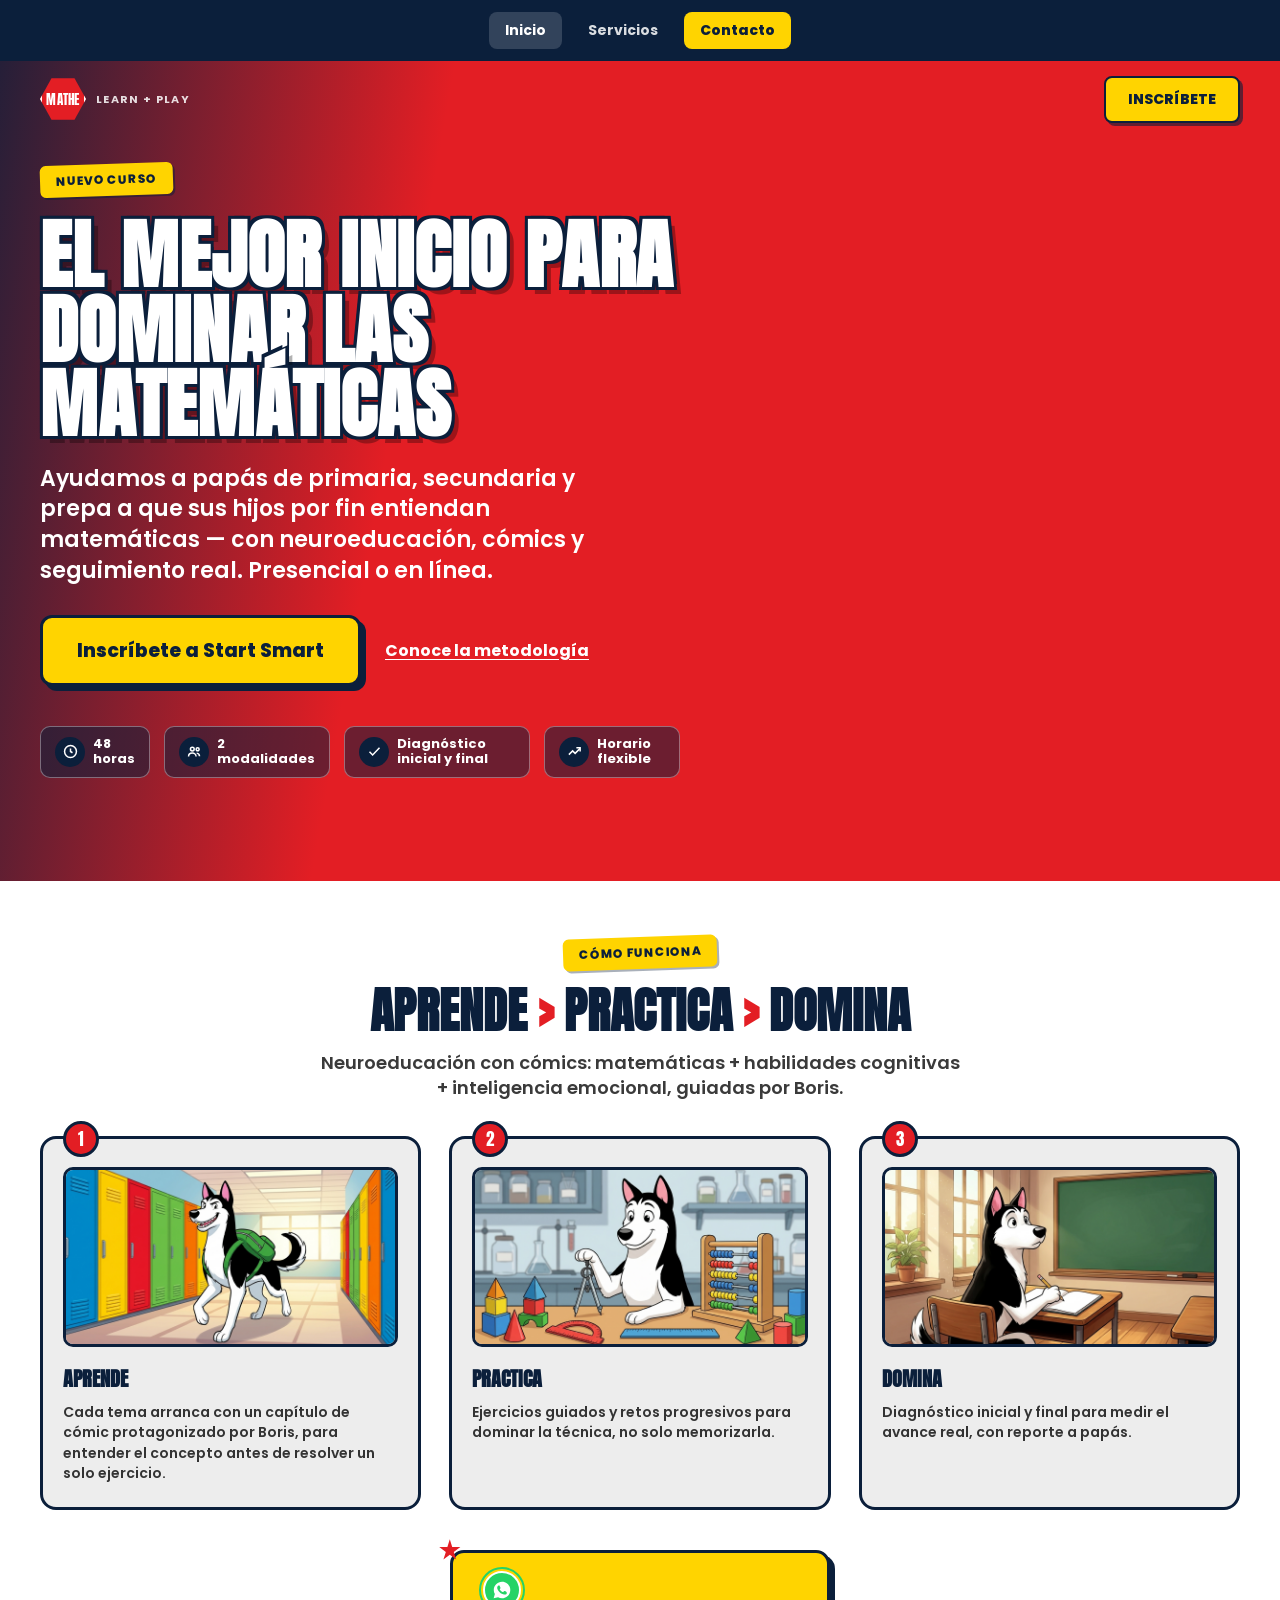
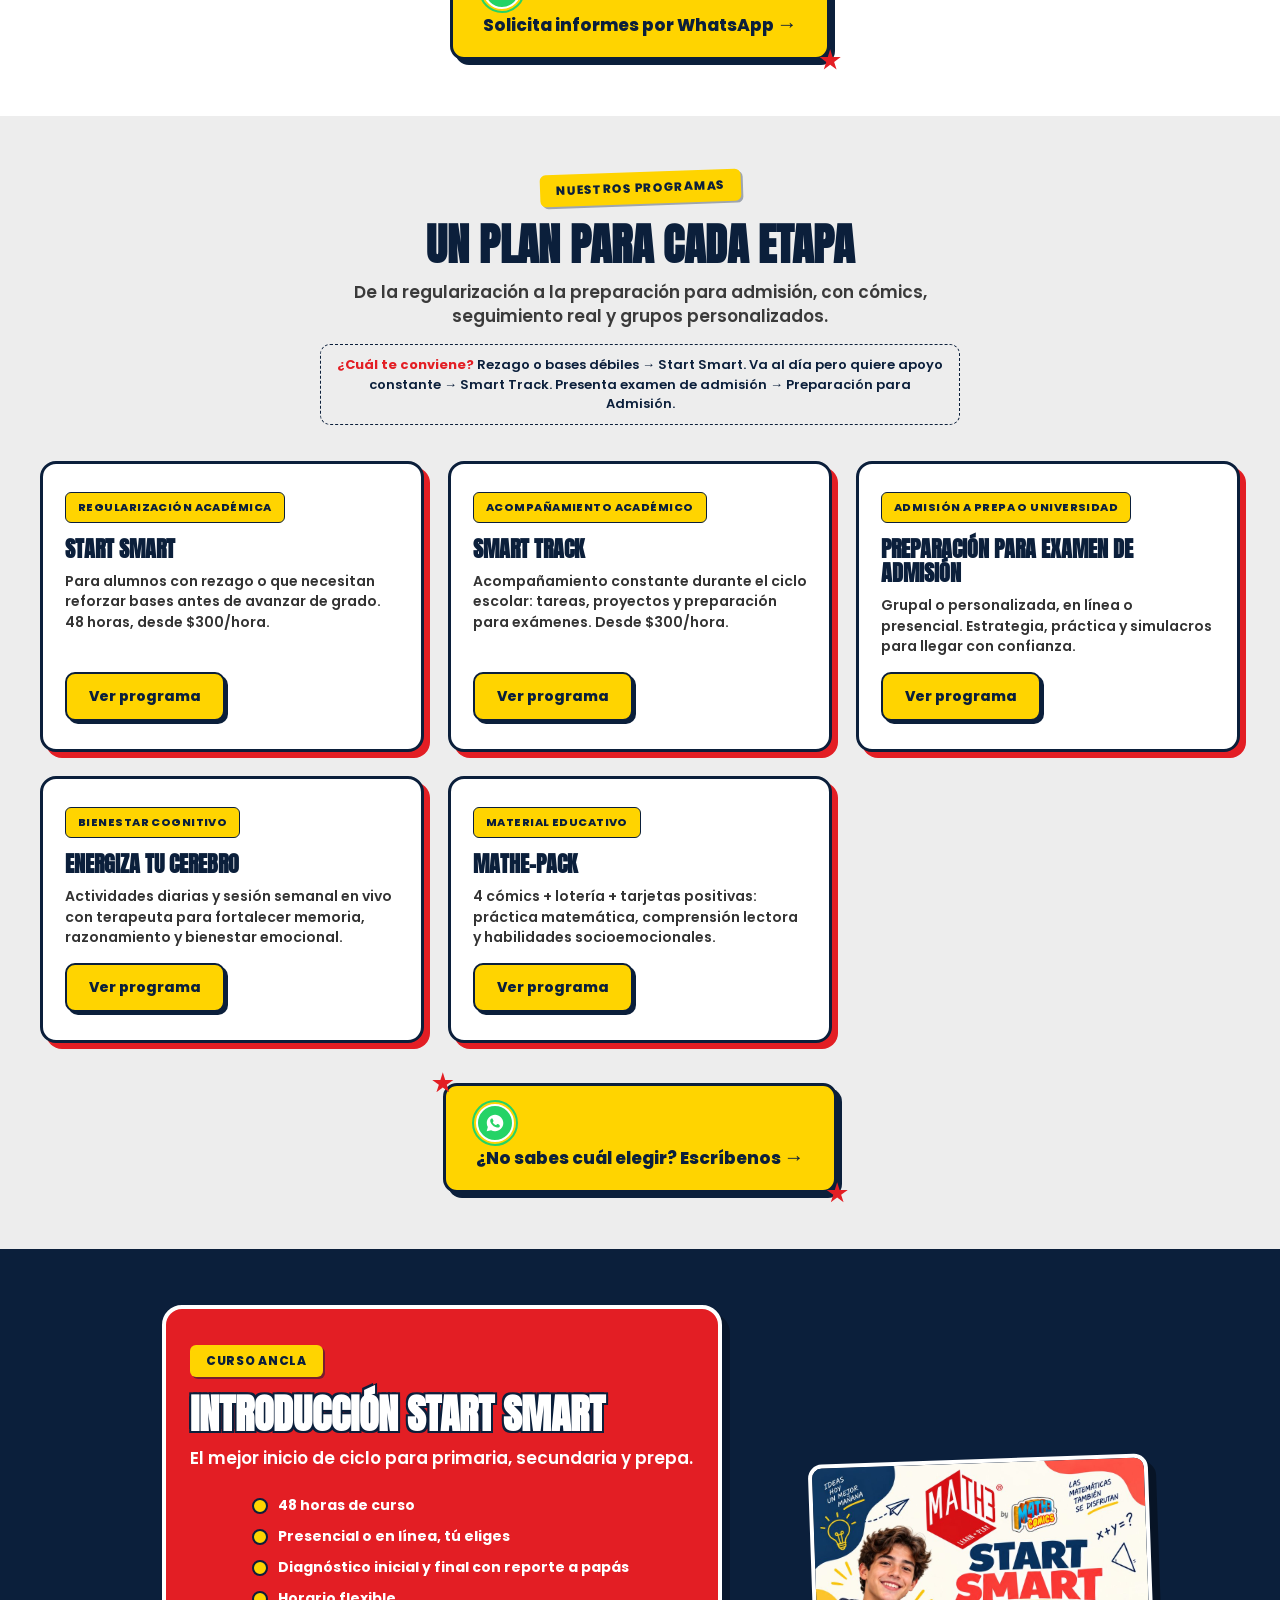
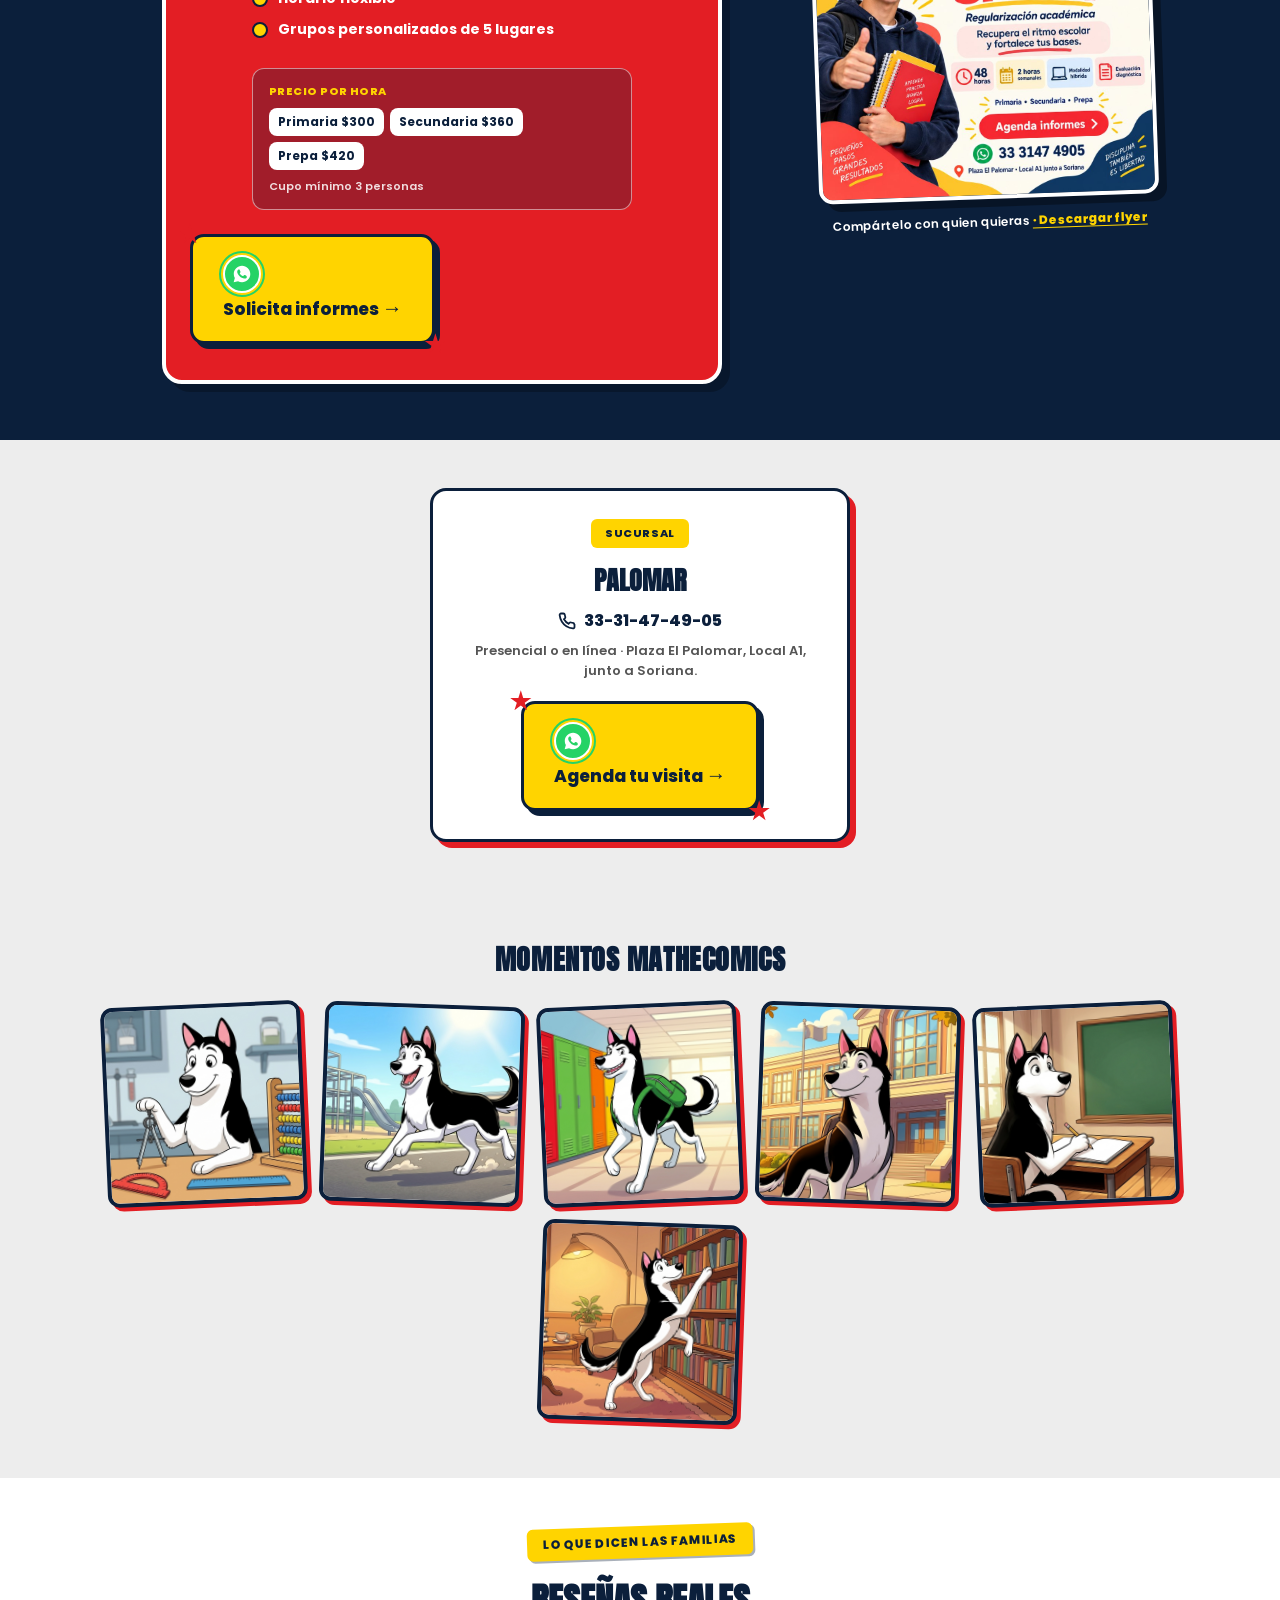
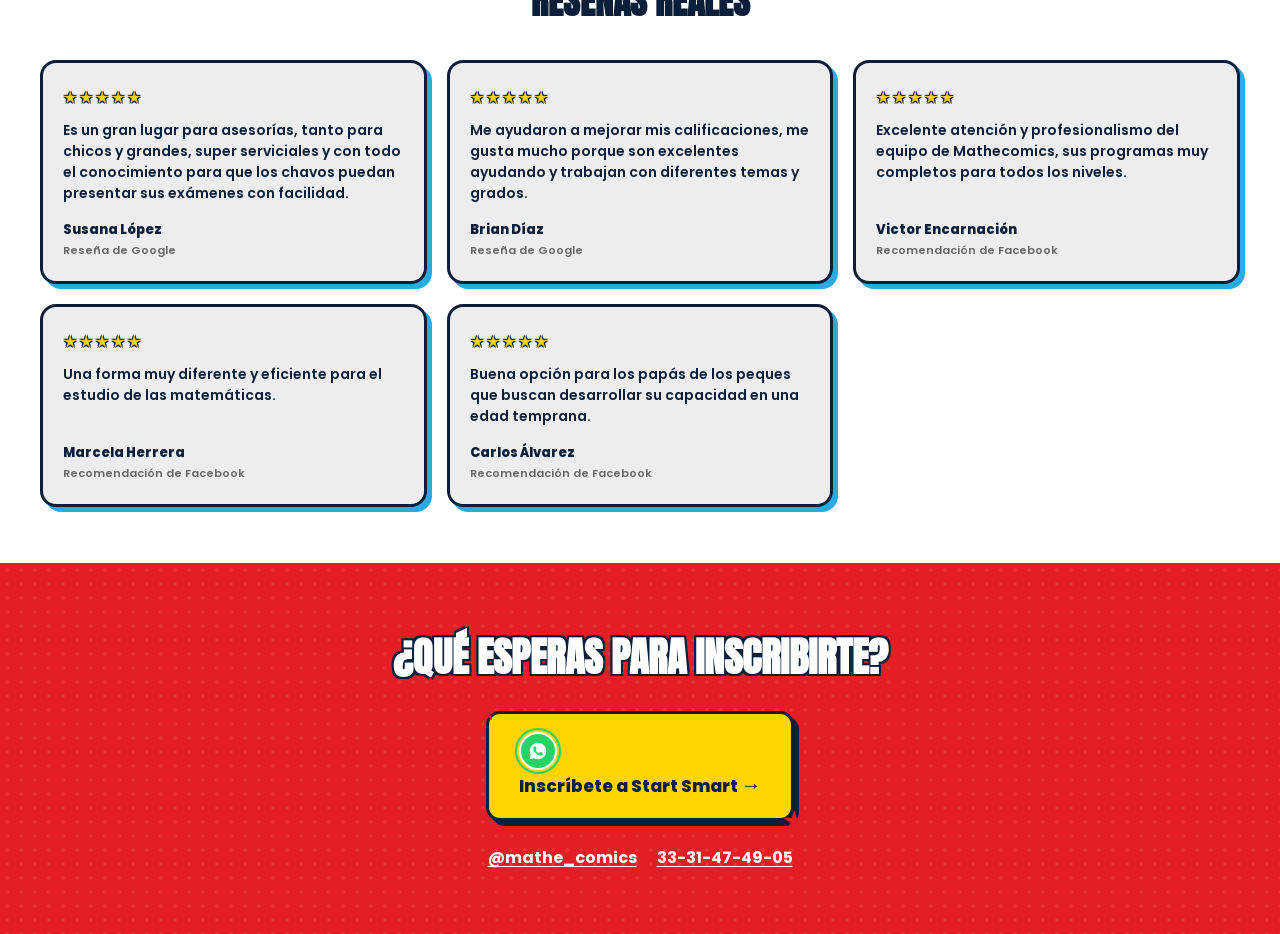
==== commit d8a0b19b: "Update index.html" ====
--- a/index.html
+++ b/index.html
@@ -3,7 +3,7 @@
 <head>
 <meta charset="utf-8">
 <meta name="viewport" content="width=device-width, initial-scale=1">
-<title>MatheComics — El mejor inicio para dominar las matemáticass</title>
+<title>MatheComics — El mejor inicio para dominar las matemáticas</title>
 <meta name="description" content="Ayudamos a papás de primaria, secundaria y prepa a que sus hijos por fin entiendan matemáticas, con neuroeducación y cómics. Presencial o en línea.">
 <link rel="preconnect" href="https://fonts.googleapis.com">
 <link href="https://fonts.googleapis.com/css2?family=Anton&family=Poppins:wght@600;700;800;900&display=swap" rel="stylesheet">
@@ -306,7 +306,7 @@
   </a>
   <div class="closer__social">
     <a href="https://instagram.com/mathe_comics" target="_blank" rel="noopener">@mathe_comics</a>
-    <a href="tel:+523331474905">33-31-47-49-06</a>
+    <a href="tel:+523331474905">33-31-47-49-05</a>
   </div>
 </section>
 
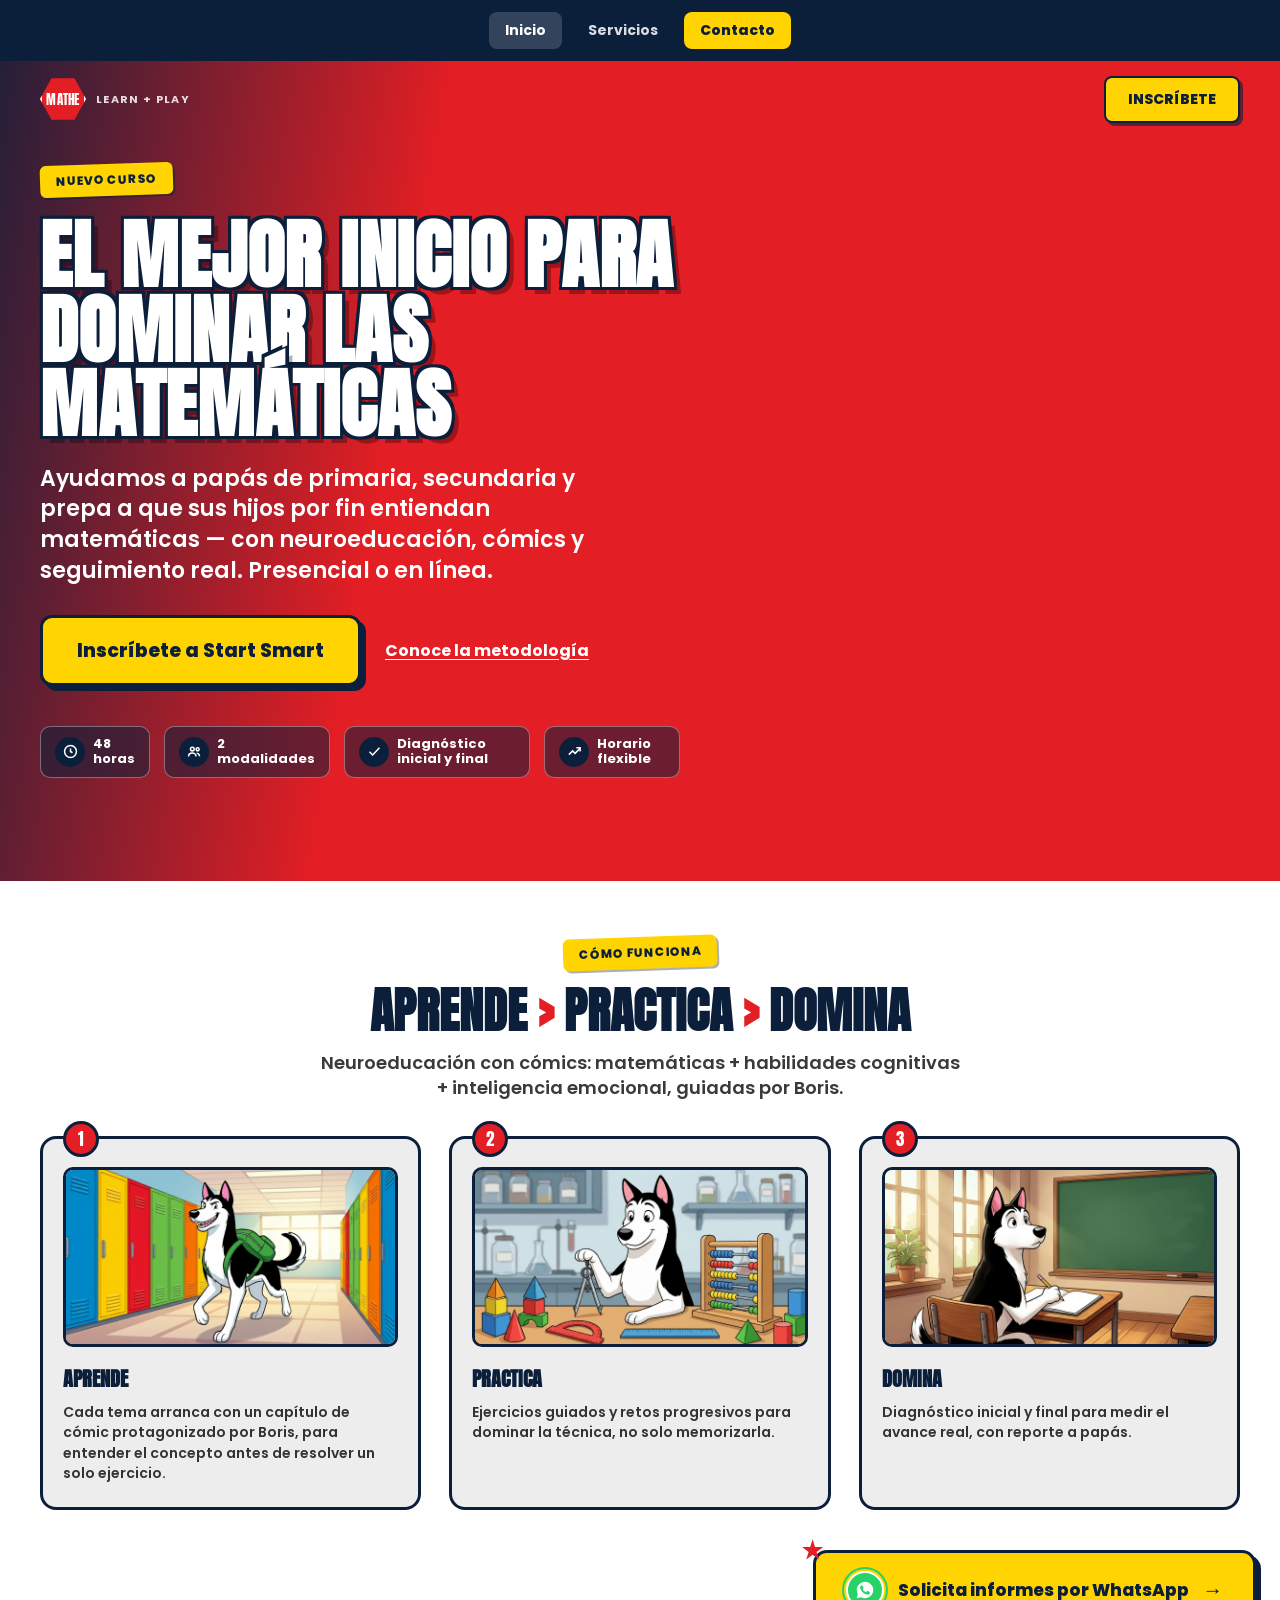
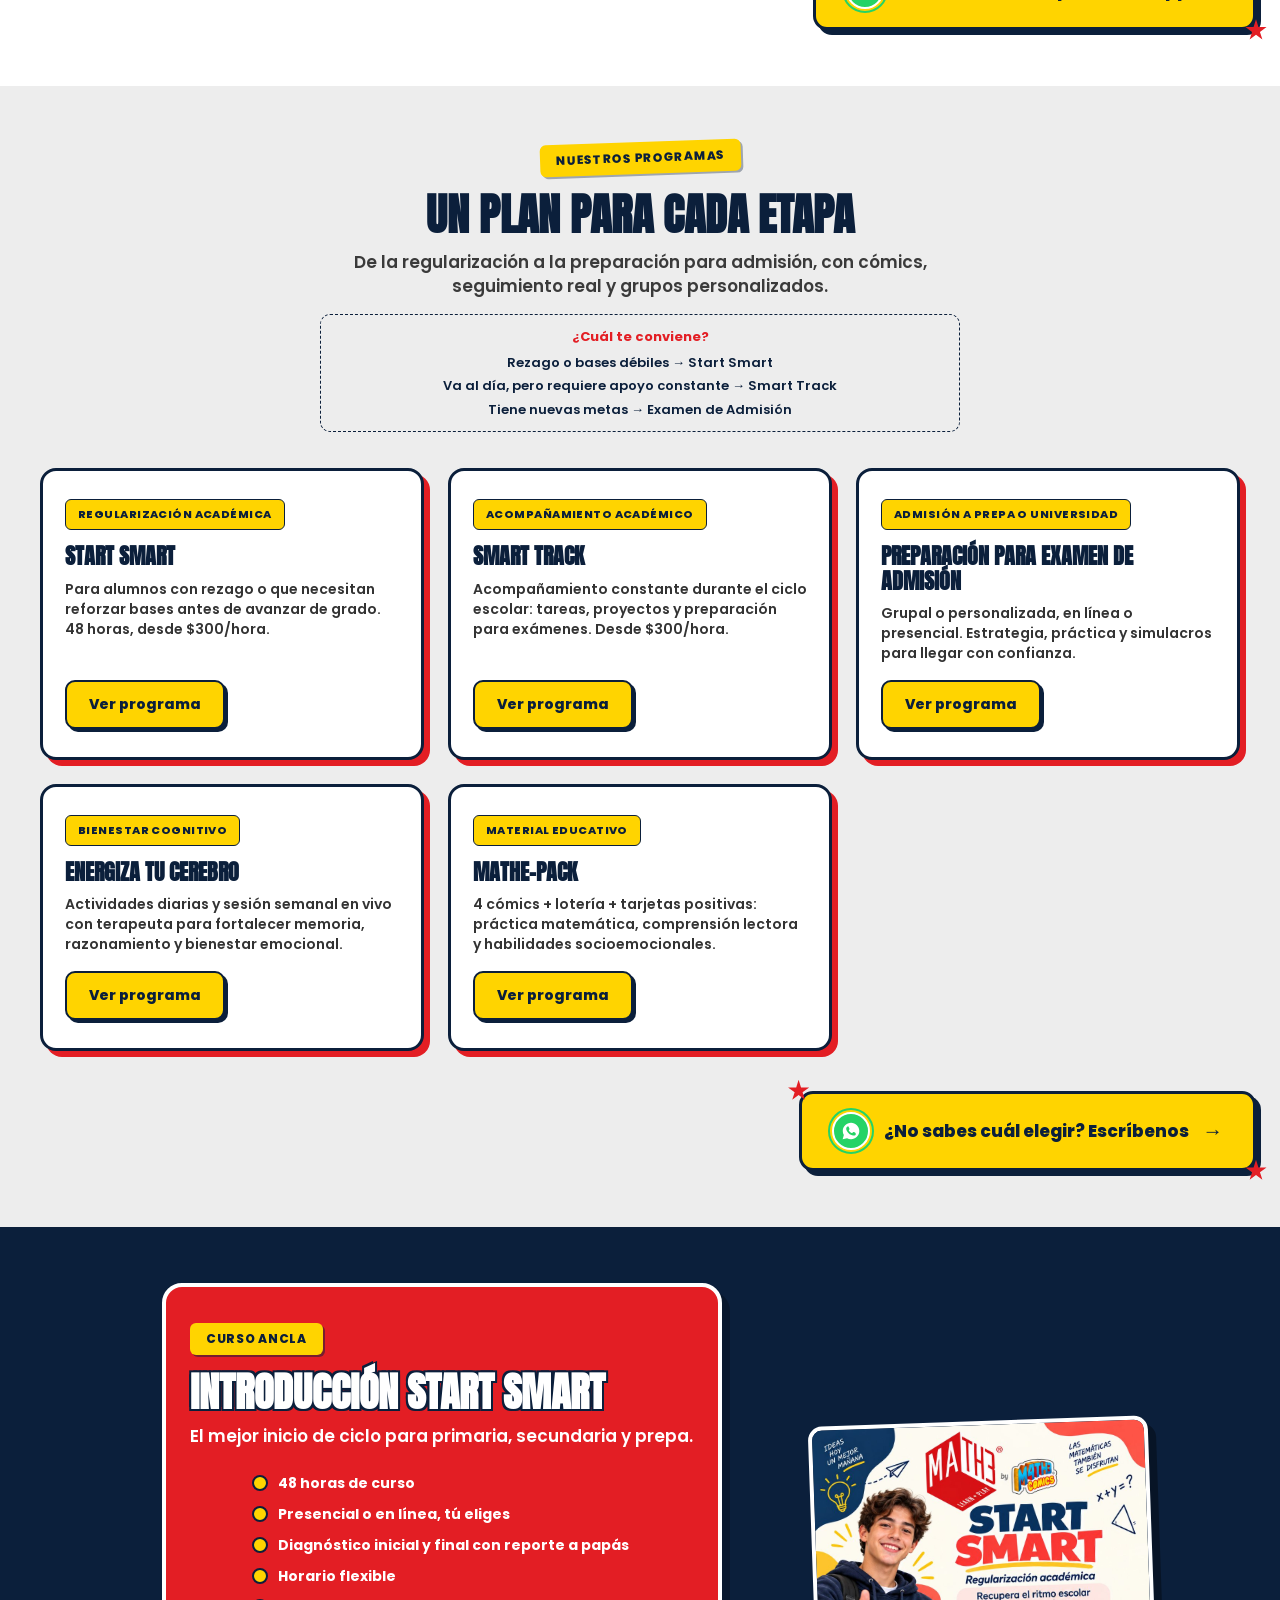
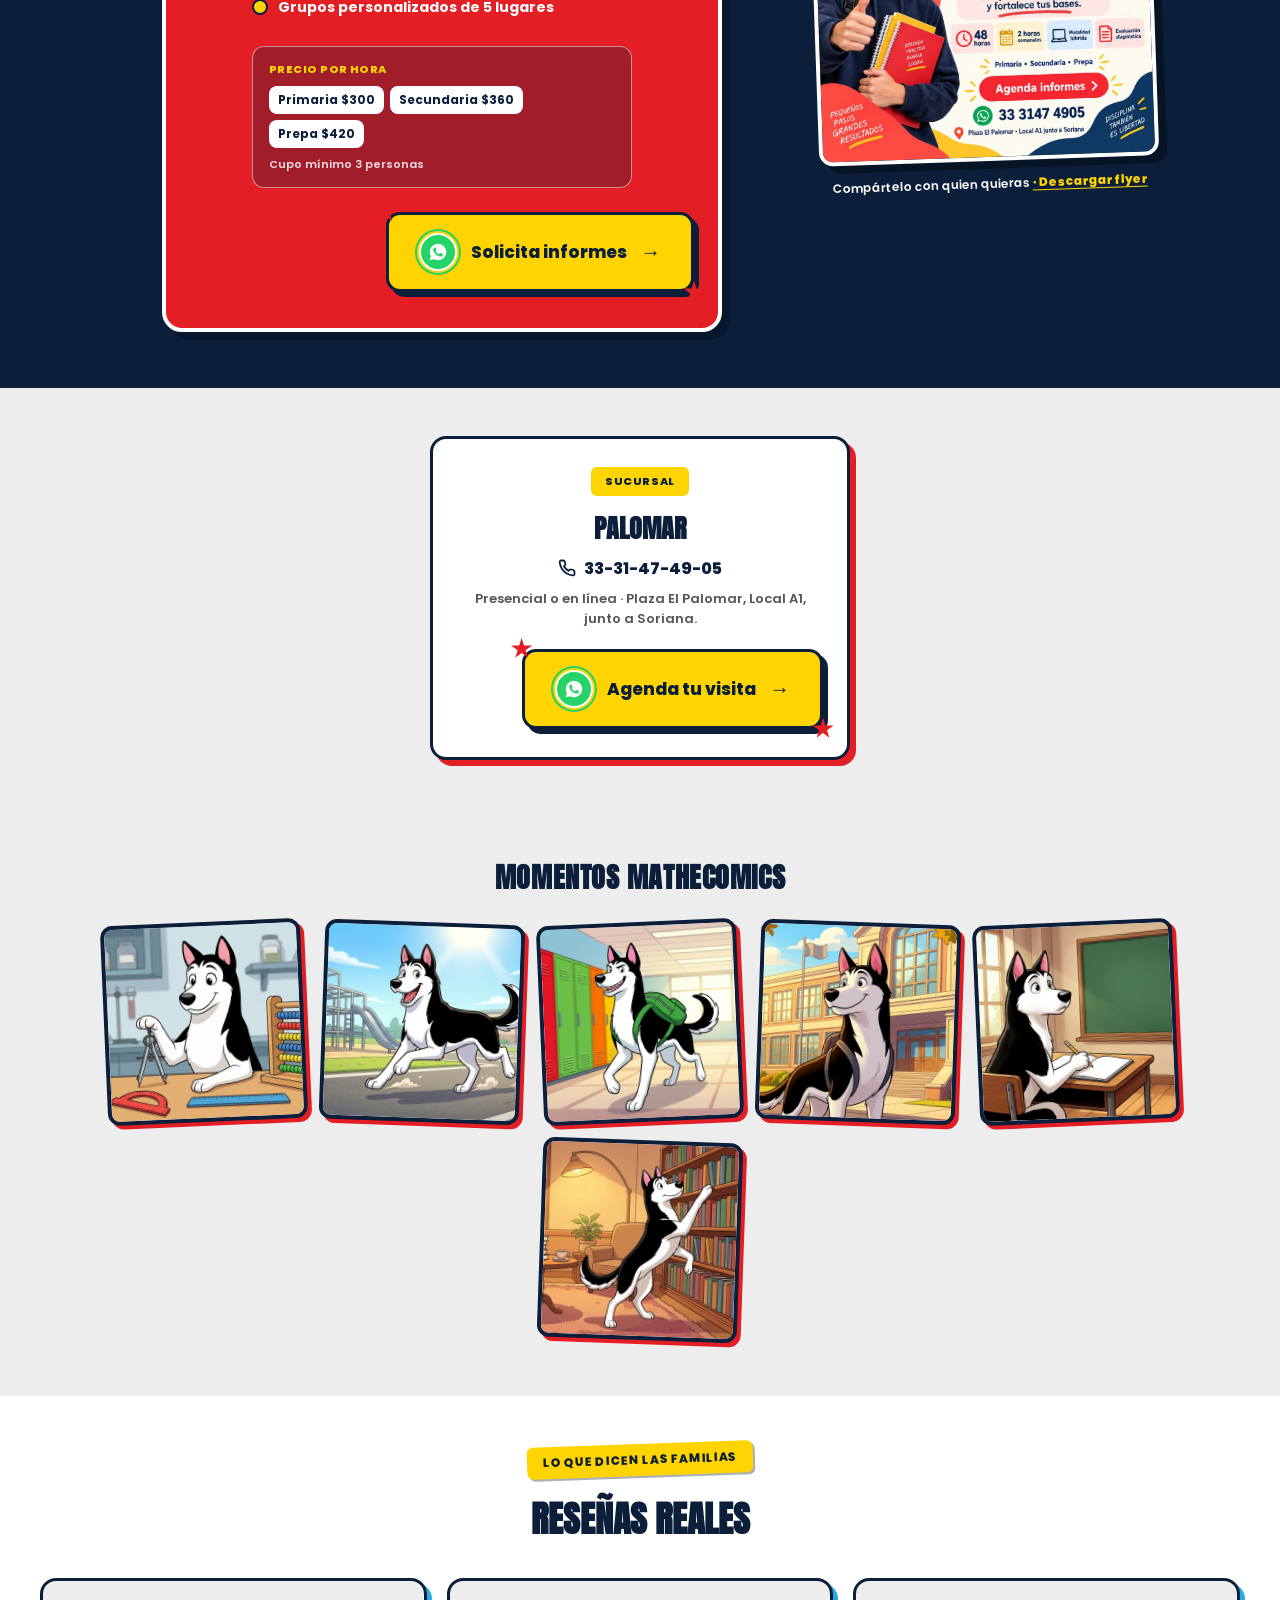
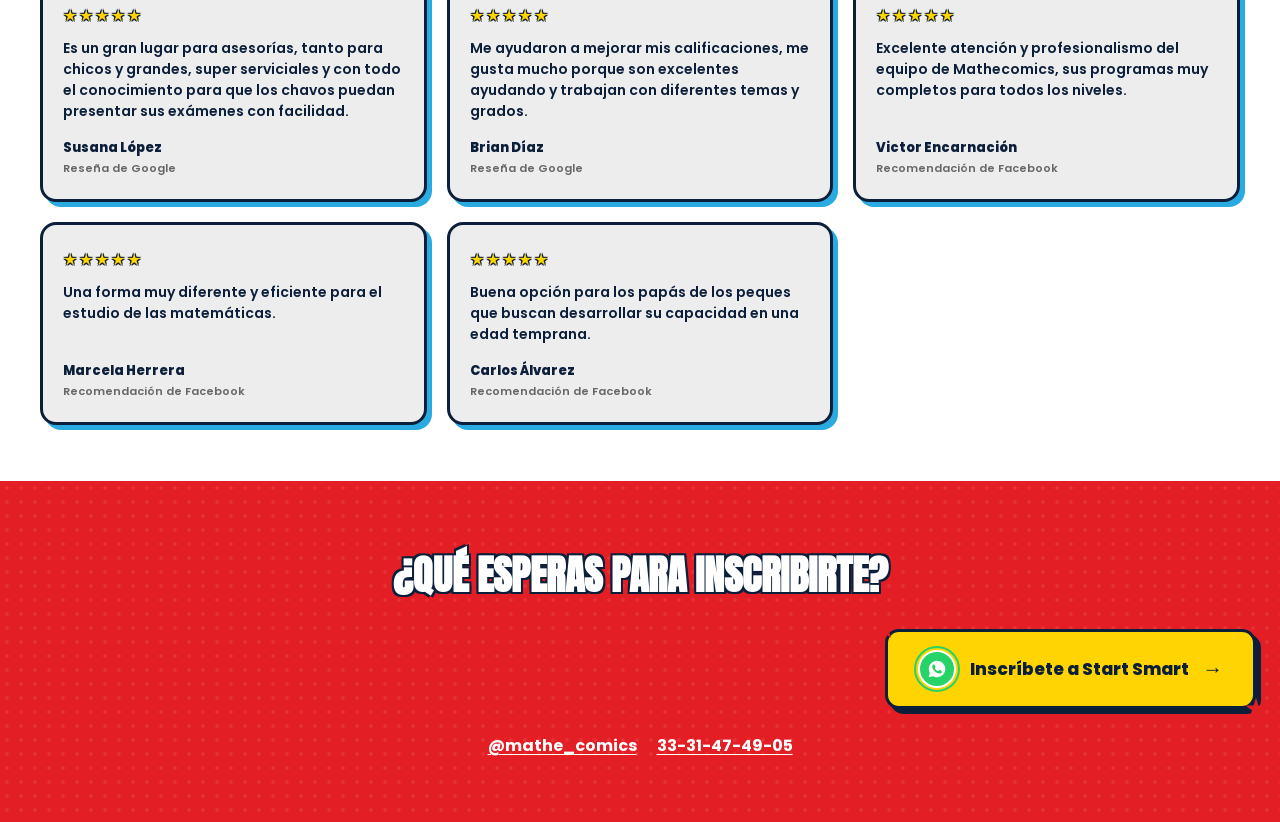
==== commit 01763c54: "Centra guía de decisión, quita recuadros de precio y alinea CTAs a la derecha Corrige el centrado re" ====
--- a/index.html
+++ b/index.html
@@ -119,7 +119,14 @@
     <span class="services__pill">NUESTROS PROGRAMAS</span>
     <h2 class="services__heading">Un plan para cada etapa</h2>
     <p class="services__subtitle">De la regularización a la preparación para admisión, con cómics, seguimiento real y grupos personalizados.</p>
-    <p class="services__guide"><strong>¿Cuál te conviene?</strong> Rezago o bases débiles → Start Smart. Va al día pero quiere apoyo constante → Smart Track. Presenta examen de admisión → Preparación para Admisión.</p>
+    <div class="services__guide">
+      <strong>¿Cuál te conviene?</strong>
+      <ul>
+        <li>Rezago o bases débiles → Start Smart</li>
+        <li>Va al día, pero requiere apoyo constante → Smart Track</li>
+        <li>Tiene nuevas metas → Examen de Admisión</li>
+      </ul>
+    </div>
   </div>
 
   <div class="services__grid reveal-group">
--- a/css/styles.css
+++ b/css/styles.css
@@ -77,8 +77,11 @@
 
 .cta-wa {
   position: relative;
-  display: inline-flex;
-  align-items: center;
+  display: flex !important;
+  width: fit-content !important;
+  margin-left: auto !important;
+  align-items: center;
+  justify-content: center;
   gap: 10px;
   font-size: 14px !important;
   padding: 14px 20px !important;
@@ -717,9 +720,22 @@
   background: #EDEDED;
   border: 1.5px dashed var(--navy);
   border-radius: 10px;
-  padding: 10px 16px;
+  padding: 12px 16px;
   margin: 16px 0 0;
   line-height: 1.5;
+  text-align: center;
+}
+
+.services__guide strong { display: block; margin-bottom: 6px; }
+
+.services__guide ul {
+  list-style: none;
+  margin: 0;
+  padding: 0;
+  display: flex;
+  flex-direction: column;
+  align-items: center;
+  gap: 4px;
 }
 
 .services__guide strong { color: var(--red); }
@@ -1339,8 +1355,9 @@
   position: relative;
   z-index: 1;
   max-width: 640px;
-  margin: 18px 20px 0;
-  padding: 10px 16px;
+  width: calc(100% - 40px);
+  margin: 18px auto 0;
+  padding: 12px 16px;
   background: rgba(255, 255, 255, .12);
   border: 1.5px dashed var(--white);
   border-radius: 10px;
@@ -1351,7 +1368,17 @@
   text-align: center;
 }
 
-.svc-header__guide strong { color: var(--yellow); }
+.svc-header__guide strong { display: block; color: var(--yellow); margin-bottom: 6px; }
+
+.svc-header__guide ul {
+  list-style: none;
+  margin: 0;
+  padding: 0;
+  display: flex;
+  flex-direction: column;
+  align-items: center;
+  gap: 4px;
+}
 
 .svc-header__infobar {
   position: relative;
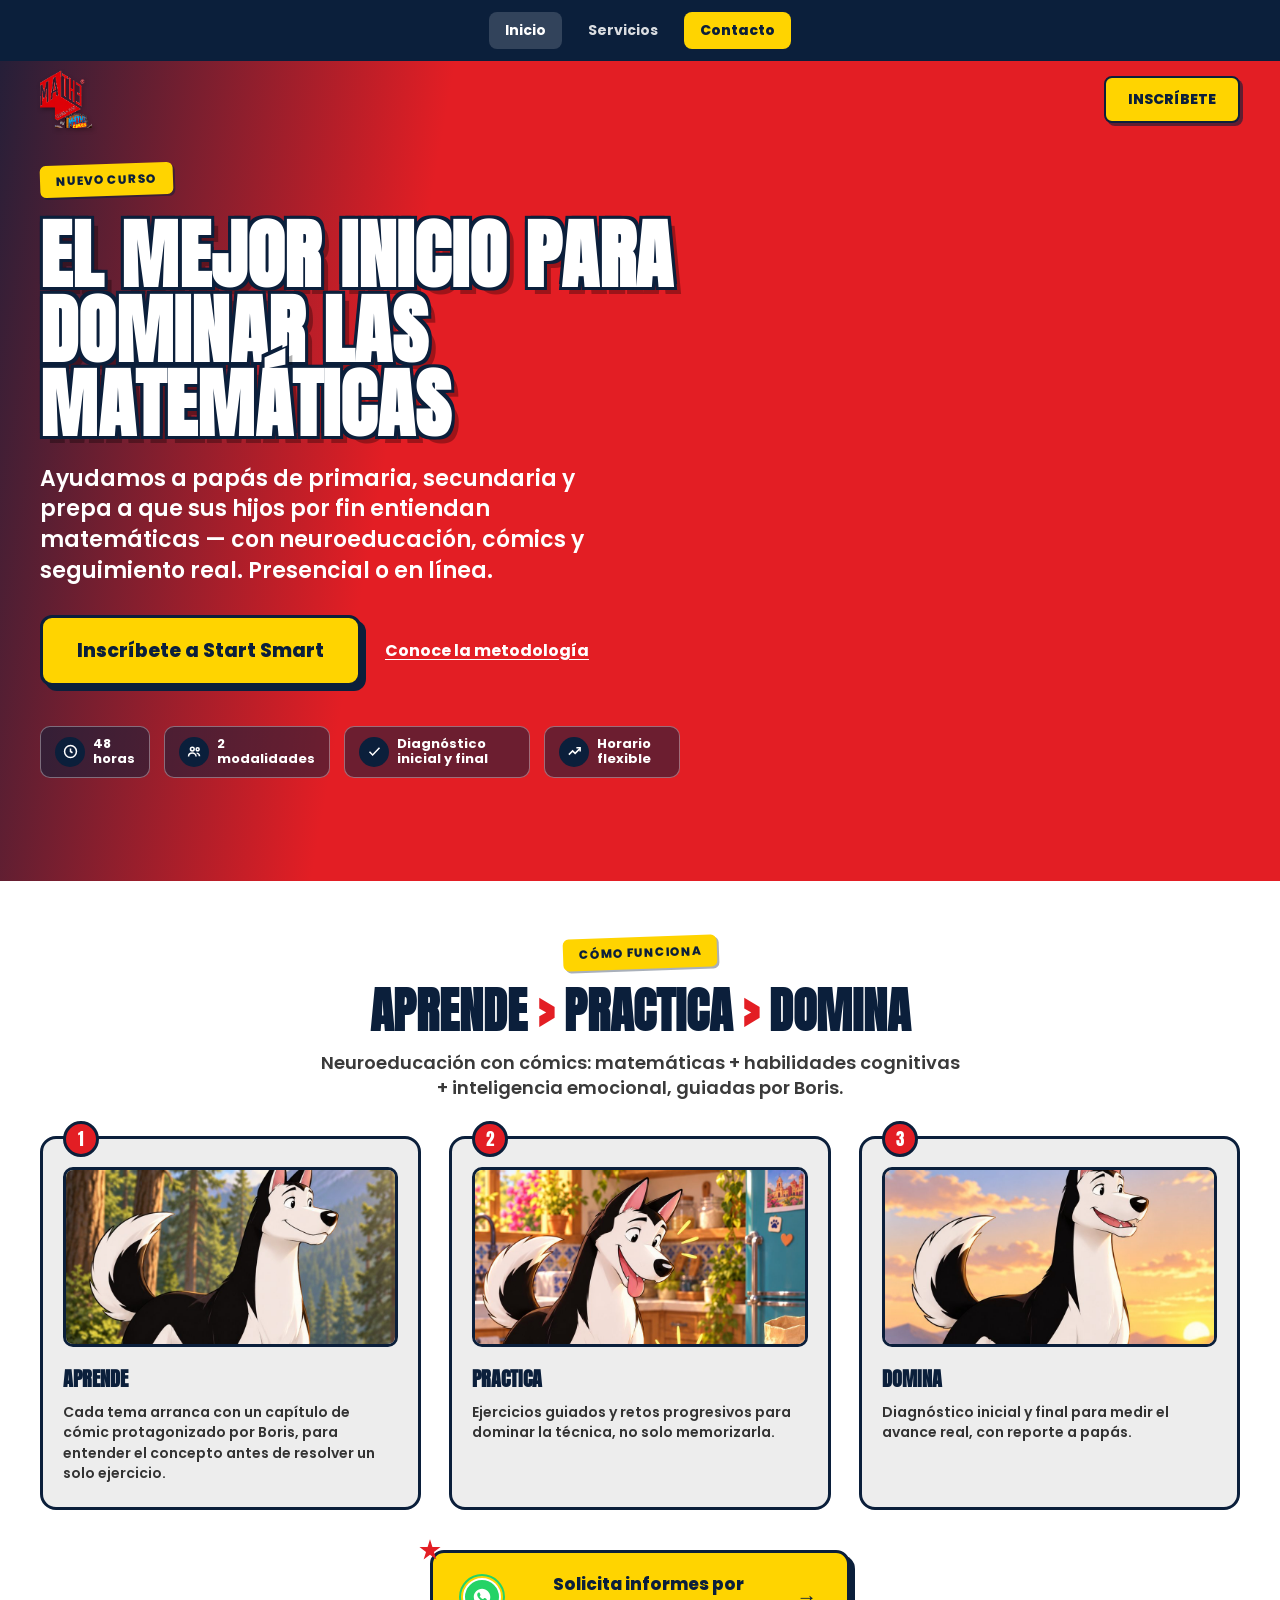
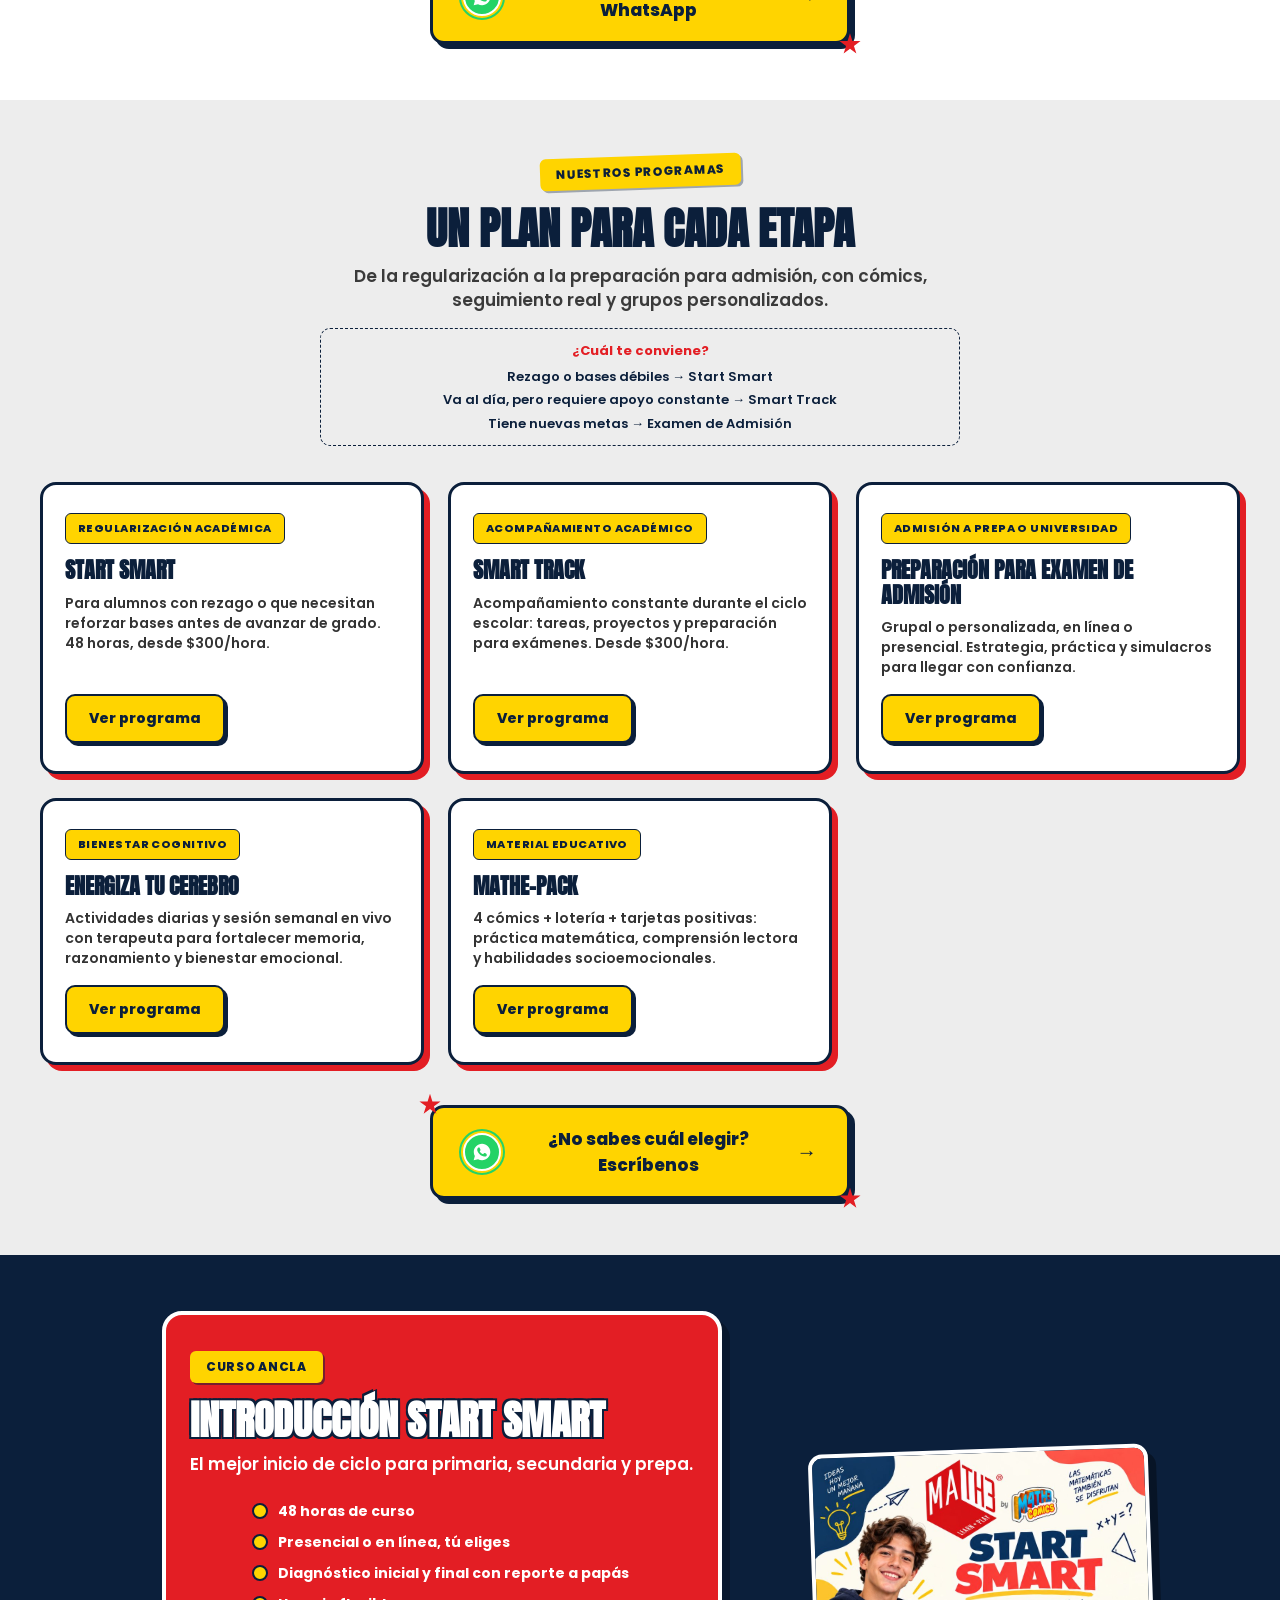
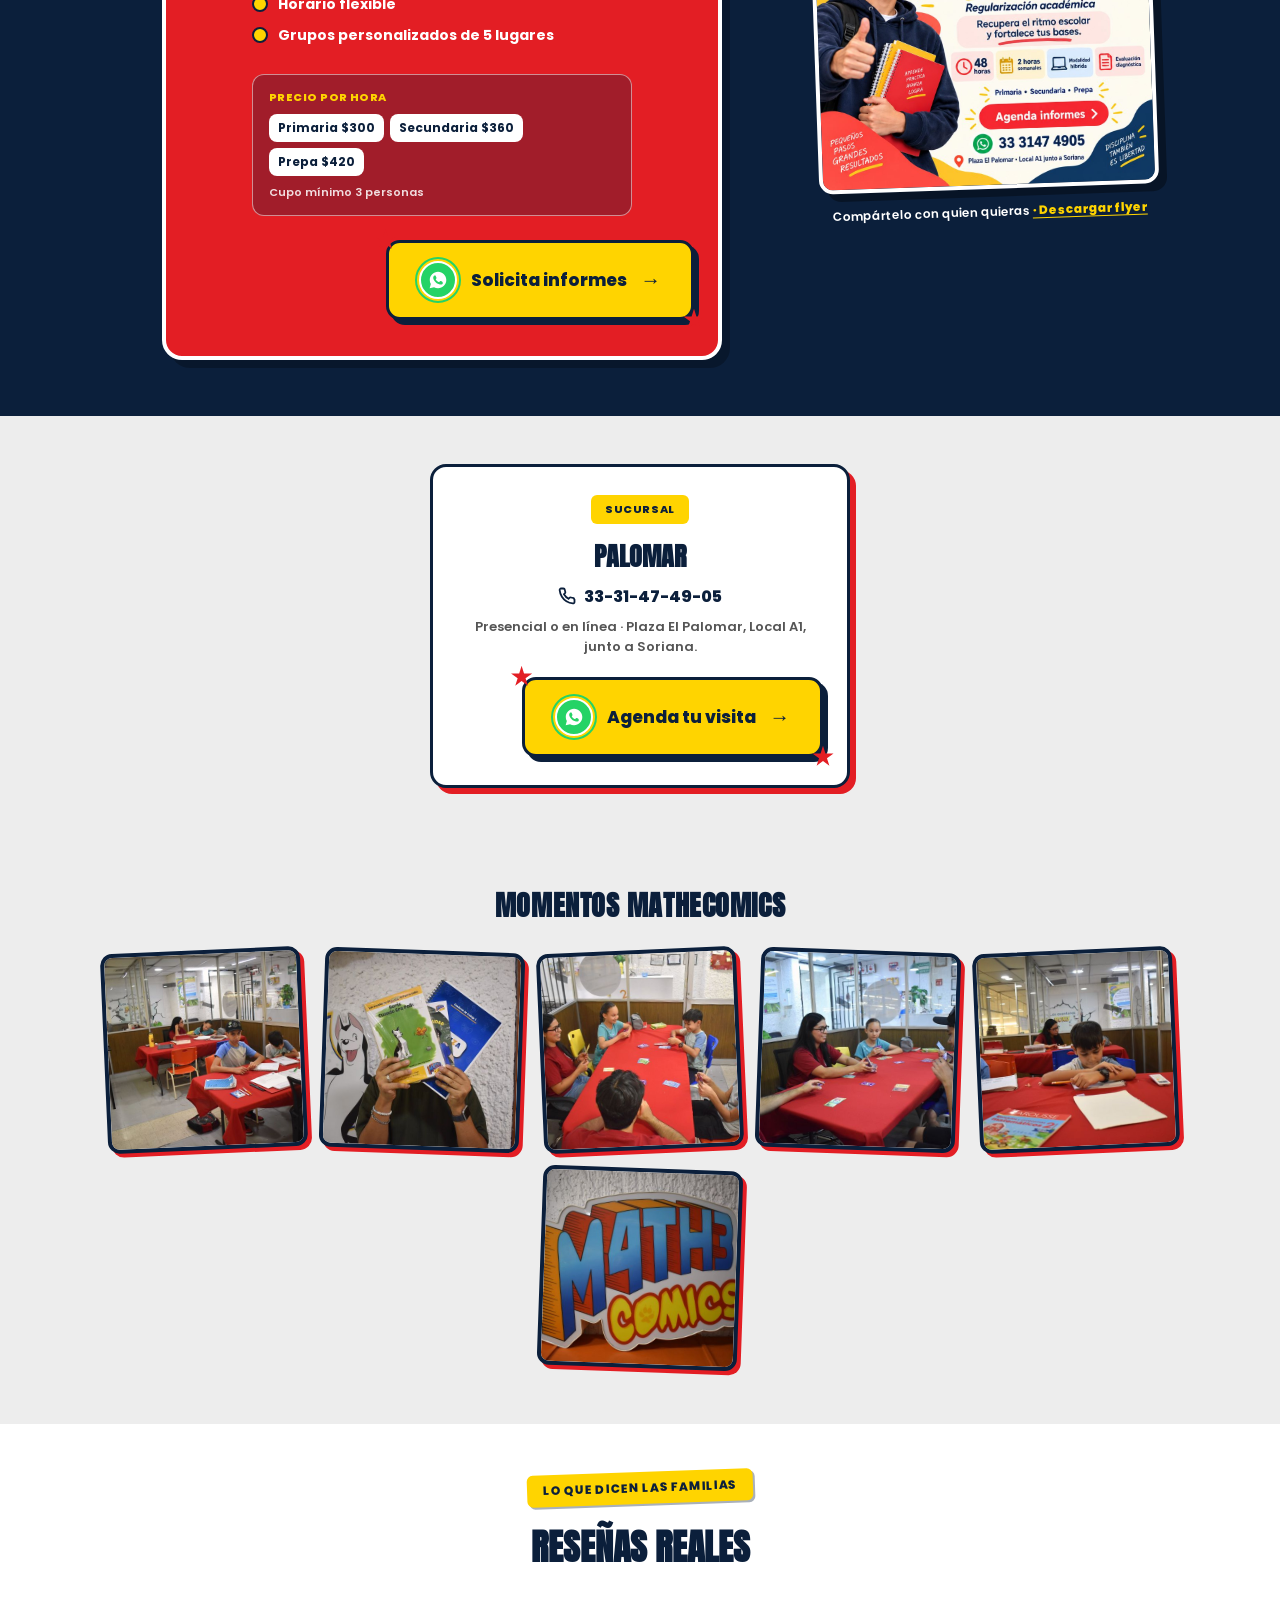
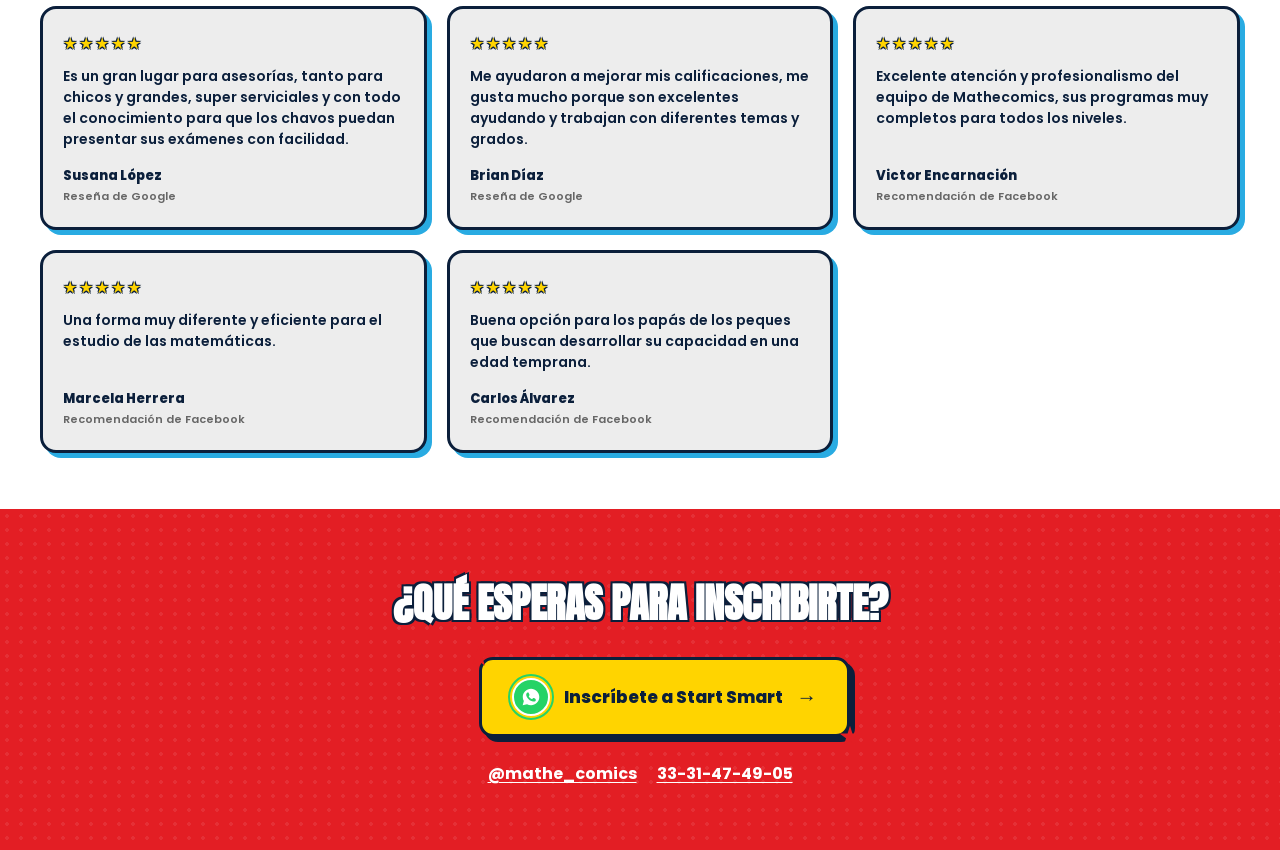
==== commit 3e92ece8: "Corrige layout de cierre, logo oficial y fotos de Boris/galería Corrige el bug real: el cierre (inde" ====
--- a/index.html
+++ b/index.html
@@ -25,8 +25,7 @@
 
     <div class="hero__topbar">
       <div class="hero__brand">
-        <div class="hero__logo"><span>MATHE</span></div>
-        <span class="hero__brand-tag">LEARN + PLAY</span>
+        <img class="hero__brand-logo" src="assets/fotos/logo-mathecomics.png" alt="MATHE Learn + Play, by MatheComics">
       </div>
       <a href="#inscripcion" class="btn">INSCRÍBETE</a>
     </div>
@@ -86,19 +85,19 @@
 
   <div class="method__steps reveal-group">
     <div class="method__step reveal reveal--up">
-      <img class="method__photo" src="assets/fotos/hf_20260806_233524_6322d15a-ef1f-4d5c-ab8b-f5eb12f812a7.png" alt="">
+      <img class="method__photo" src="assets/fotos/method-aprende.jpg" alt="Boris explorando un sendero de montaña, comenzando el camino de aprendizaje.">
       <span class="method__number">1</span>
       <h3 class="method__step-title">Aprende</h3>
       <p class="method__step-copy">Cada tema arranca con un capítulo de cómic protagonizado por Boris, para entender el concepto antes de resolver un solo ejercicio.</p>
     </div>
     <div class="method__step reveal reveal--up">
-      <img class="method__photo" src="assets/fotos/hf_20260806_233524_1c5ba227-e8f3-42f9-bdb9-7a5680d2e3fd.png" alt="">
+      <img class="method__photo" src="assets/fotos/method-practica.jpg" alt="Boris midiendo tazas de harina en la cocina, practicando matemáticas de forma divertida.">
       <span class="method__number">2</span>
       <h3 class="method__step-title">Practica</h3>
       <p class="method__step-copy">Ejercicios guiados y retos progresivos para dominar la técnica, no solo memorizarla.</p>
     </div>
     <div class="method__step reveal reveal--up">
-      <img class="method__photo" src="assets/fotos/hf_20260806_233524_c390e3e2-610a-4575-8527-ad820d09f9d0.png" alt="">
+      <img class="method__photo" src="assets/fotos/method-domina.jpg" alt="Boris en la cima de una montaña al atardecer, celebrando haber dominado el reto.">
       <span class="method__number">3</span>
       <h3 class="method__step-title">Domina</h3>
       <p class="method__step-copy">Diagnóstico inicial y final para medir el avance real, con reporte a papás.</p>
@@ -238,12 +237,12 @@
 <section class="gallery" aria-label="Momentos MatheComics">
   <h2 class="gallery__title">Momentos MatheComics</h2>
   <div class="gallery__strip">
-    <img class="gallery__photo" src="assets/fotos/hf_20260806_233524_1c5ba227-e8f3-42f9-bdb9-7a5680d2e3fd.png" alt="">
-    <img class="gallery__photo" src="assets/fotos/hf_20260806_233524_80963a29-84f5-46c9-86ee-1d69ba3148d3.png" alt="">
-    <img class="gallery__photo" src="assets/fotos/hf_20260806_233524_6322d15a-ef1f-4d5c-ab8b-f5eb12f812a7.png" alt="">
-    <img class="gallery__photo" src="assets/fotos/hf_20260806_233524_5d8a356a-eb3d-4996-a175-7ab5973a80b8.png" alt="">
-    <img class="gallery__photo" src="assets/fotos/hf_20260806_233524_c390e3e2-610a-4575-8527-ad820d09f9d0.png" alt="">
-    <img class="gallery__photo" src="assets/fotos/hf_20260806_233524_95037178-7dac-4bb9-884f-e72447ffcf1f.png" alt="">
+    <img class="gallery__photo" src="assets/fotos/momento-1.jpg" alt="Sesión grupal en la sucursal MatheComics Palomar.">
+    <img class="gallery__photo" src="assets/fotos/momento-2.jpg" alt="Alumno con material MatheComics frente al mural de la marca.">
+    <img class="gallery__photo" src="assets/fotos/momento-3.jpg" alt="Grupo de alumnos jugando juntos en mesa roja.">
+    <img class="gallery__photo" src="assets/fotos/momento-4.jpg" alt="Detalle de cartas de juego durante una dinámica grupal.">
+    <img class="gallery__photo" src="assets/fotos/momento-5.jpg" alt="Tutora acompañando a un alumno de forma personalizada.">
+    <img class="gallery__photo" src="assets/fotos/momento-6.jpg" alt="Logo de MatheComics en la sucursal Palomar.">
   </div>
 </section>
 
@@ -306,11 +305,13 @@
 <section class="closer" id="contacto" aria-label="Contacto">
   <div class="closer__halftone"></div>
   <h2 class="closer__title">¿Qué esperas para inscribirte?</h2>
-  <a href="https://wa.me/523331474905?text=Hola%2C%20quiero%20informaci%C3%B3n%20sobre%20Start%20Smart" class="btn closer__cta cta-wa" target="_blank" rel="noopener">
-    <span class="cta-wa__icon"><svg viewBox="0 0 24 24" fill="#fff"><path d="M12.04 2C6.58 2 2.13 6.45 2.13 11.91c0 1.77.46 3.45 1.28 4.94L2 22l5.25-1.38a9.87 9.87 0 0 0 4.79 1.22h.01c5.46 0 9.91-4.45 9.91-9.91S17.5 2 12.04 2Zm5.8 14.14c-.24.68-1.4 1.32-1.93 1.36-.5.05-1.03.24-3.47-.72-2.94-1.16-4.83-4.13-4.98-4.32-.15-.2-1.19-1.58-1.19-3.02 0-1.44.75-2.14 1.02-2.44.27-.29.58-.36.78-.36.19 0 .39 0 .56.01.18.01.42-.07.65.5.24.58.82 2.01.89 2.15.07.15.11.32.02.51-.09.2-.14.32-.27.49-.14.17-.29.38-.41.51-.14.14-.28.29-.12.57.15.28.68 1.13 1.47 1.83 1.01.9 1.87 1.18 2.15 1.31.28.14.44.12.6-.07.17-.19.71-.83.9-1.11.19-.28.38-.24.63-.14.26.09 1.65.78 1.93.92.28.14.47.21.54.33.07.12.07.66-.17 1.35Z"/></svg></span>
-    <span class="cta-wa__label">Inscríbete a Start Smart</span>
-    <span class="cta-wa__arrow">→</span>
-  </a>
+  <div class="closer__cta-wrap">
+    <a href="https://wa.me/523331474905?text=Hola%2C%20quiero%20informaci%C3%B3n%20sobre%20Start%20Smart" class="btn closer__cta cta-wa" target="_blank" rel="noopener">
+      <span class="cta-wa__icon"><svg viewBox="0 0 24 24" fill="#fff"><path d="M12.04 2C6.58 2 2.13 6.45 2.13 11.91c0 1.77.46 3.45 1.28 4.94L2 22l5.25-1.38a9.87 9.87 0 0 0 4.79 1.22h.01c5.46 0 9.91-4.45 9.91-9.91S17.5 2 12.04 2Zm5.8 14.14c-.24.68-1.4 1.32-1.93 1.36-.5.05-1.03.24-3.47-.72-2.94-1.16-4.83-4.13-4.98-4.32-.15-.2-1.19-1.58-1.19-3.02 0-1.44.75-2.14 1.02-2.44.27-.29.58-.36.78-.36.19 0 .39 0 .56.01.18.01.42-.07.65.5.24.58.82 2.01.89 2.15.07.15.11.32.02.51-.09.2-.14.32-.27.49-.14.17-.29.38-.41.51-.14.14-.28.29-.12.57.15.28.68 1.13 1.47 1.83 1.01.9 1.87 1.18 2.15 1.31.28.14.44.12.6-.07.17-.19.71-.83.9-1.11.19-.28.38-.24.63-.14.26.09 1.65.78 1.93.92.28.14.47.21.54.33.07.12.07.66-.17 1.35Z"/></svg></span>
+      <span class="cta-wa__label">Inscríbete a Start Smart</span>
+      <span class="cta-wa__arrow">→</span>
+    </a>
+  </div>
   <div class="closer__social">
     <a href="https://instagram.com/mathe_comics" target="_blank" rel="noopener">@mathe_comics</a>
     <a href="tel:+523331474905">33-31-47-49-05</a>
--- a/css/styles.css
+++ b/css/styles.css
@@ -285,32 +285,11 @@
   gap: 10px;
 }
 
-.hero__logo {
-  width: 34px;
-  height: 34px;
-  background: var(--red);
-  border: 2px solid var(--white);
-  clip-path: polygon(25% 5%, 75% 5%, 100% 50%, 75% 95%, 25% 95%, 0% 50%);
-  display: flex;
-  align-items: center;
-  justify-content: center;
+.hero__brand-logo {
+  height: 42px;
+  width: auto;
   flex-shrink: 0;
-}
-
-.hero__logo span {
-  color: var(--white);
-  font-family: var(--font-display);
-  font-size: 9px;
-  letter-spacing: .02em;
-}
-
-.hero__brand-tag {
-  display: none;
-  color: var(--white);
-  font-size: 11px;
-  font-weight: 700;
-  letter-spacing: .12em;
-  opacity: .85;
+  filter: drop-shadow(1px 2px 2px rgba(0, 0, 0, .35));
 }
 
 .hero__topbar .btn {
@@ -467,14 +446,7 @@
     padding: 0 40px;
   }
 
-  .hero__logo {
-    width: 46px;
-    height: 46px;
-  }
-
-  .hero__logo span { font-size: 13px; }
-
-  .hero__brand-tag { display: inline; }
+  .hero__brand-logo { height: 58px; }
 
   .hero__topbar .btn {
     font-size: 14px;
@@ -619,10 +591,15 @@
   width: 100%;
   height: 180px;
   object-fit: cover;
+  object-position: center 18%;
   border: 3px solid var(--navy);
   border-radius: 10px;
   margin-bottom: 16px;
 }
+
+.method__step:nth-child(1) .method__photo { object-position: 38% 30%; }
+.method__step:nth-child(2) .method__photo { object-position: 55% 20%; }
+.method__step:nth-child(3) .method__photo { object-position: 42% 28%; }
 
 .method__number {
   position: absolute;
@@ -658,8 +635,8 @@
 }
 
 .method__cta-wrap {
-  text-align: center;
-  margin-top: 40px;
+  max-width: 420px;
+  margin: 40px auto 0;
 }
 
 .method__cta {
@@ -1084,8 +1061,13 @@
   text-shadow: -2px -2px 0 var(--navy), 2px -2px 0 var(--navy), -2px 2px 0 var(--navy), 2px 2px 0 var(--navy);
 }
 
+.closer__cta-wrap {
+  position: relative;
+  max-width: 420px;
+  margin: 0 auto;
+}
+
 .closer__cta {
-  position: relative;
   font-size: 16px;
   padding: 15px 30px;
   border-radius: 12px;
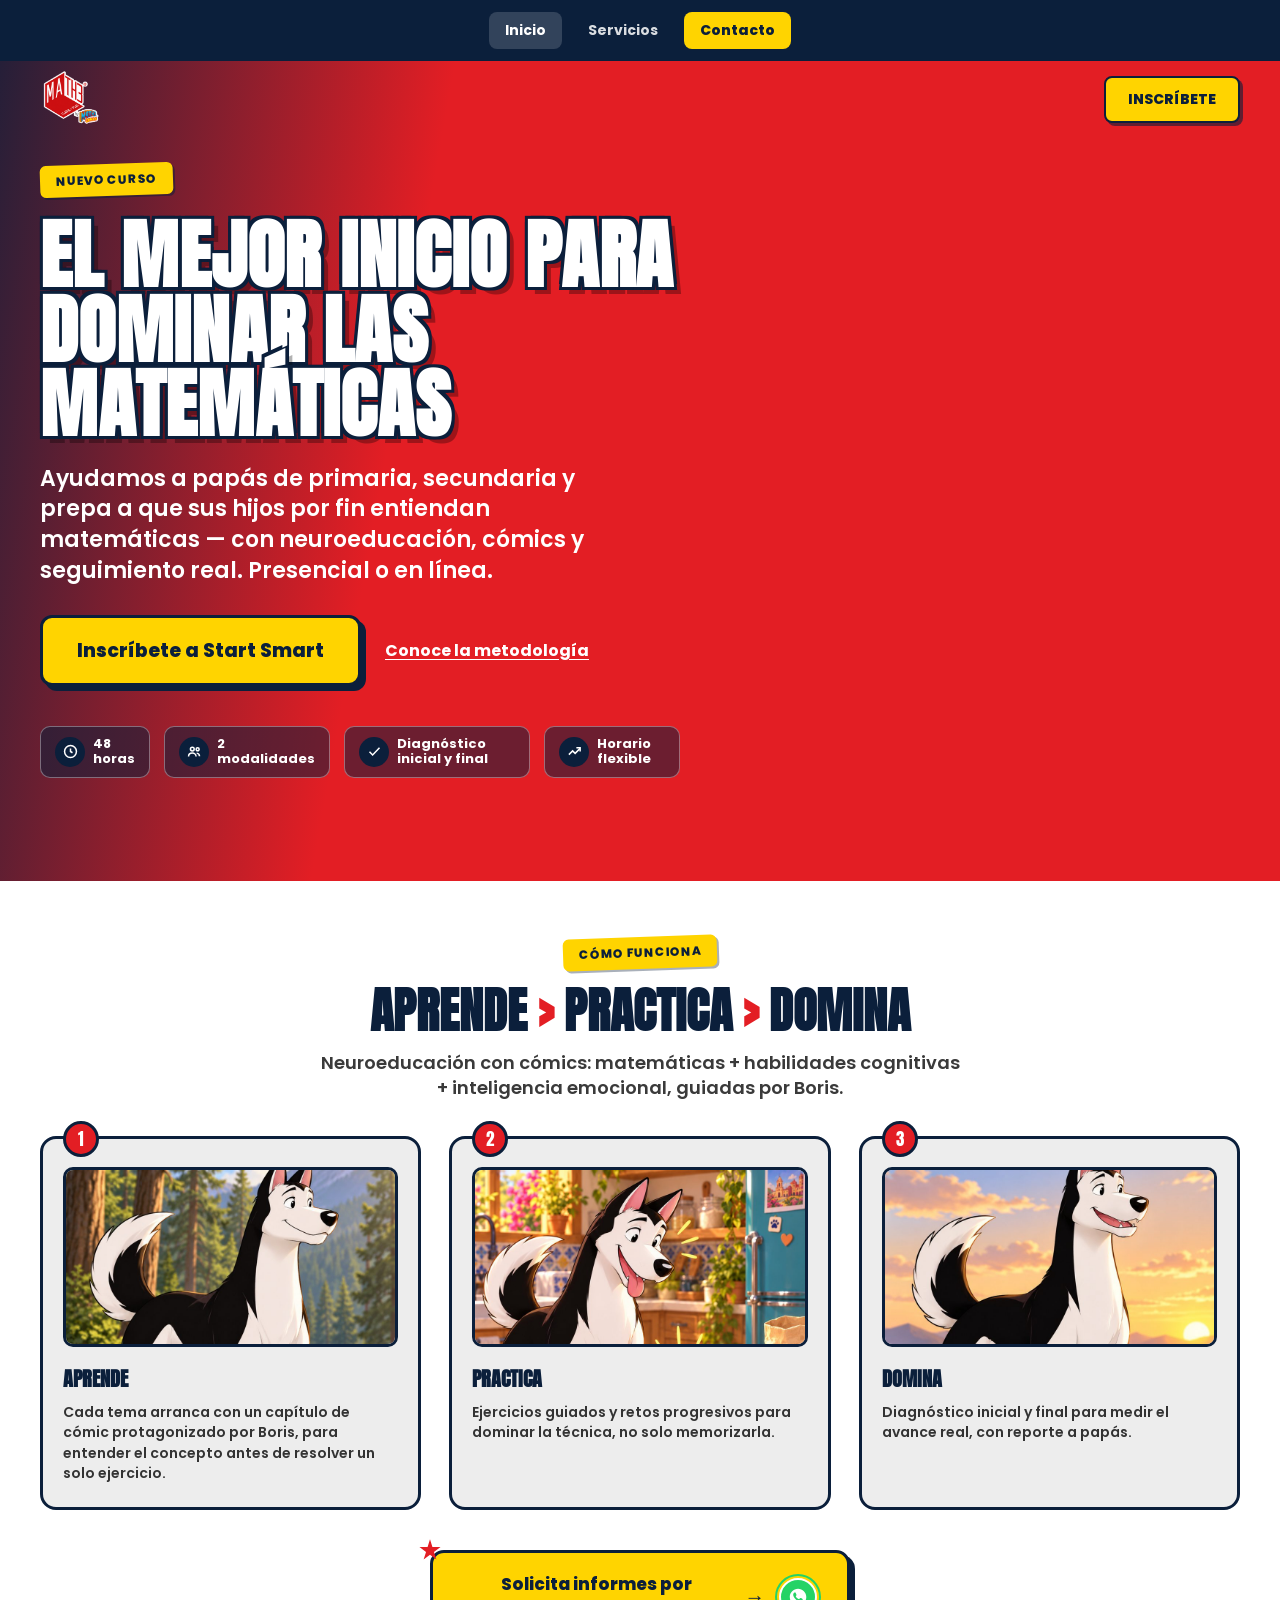
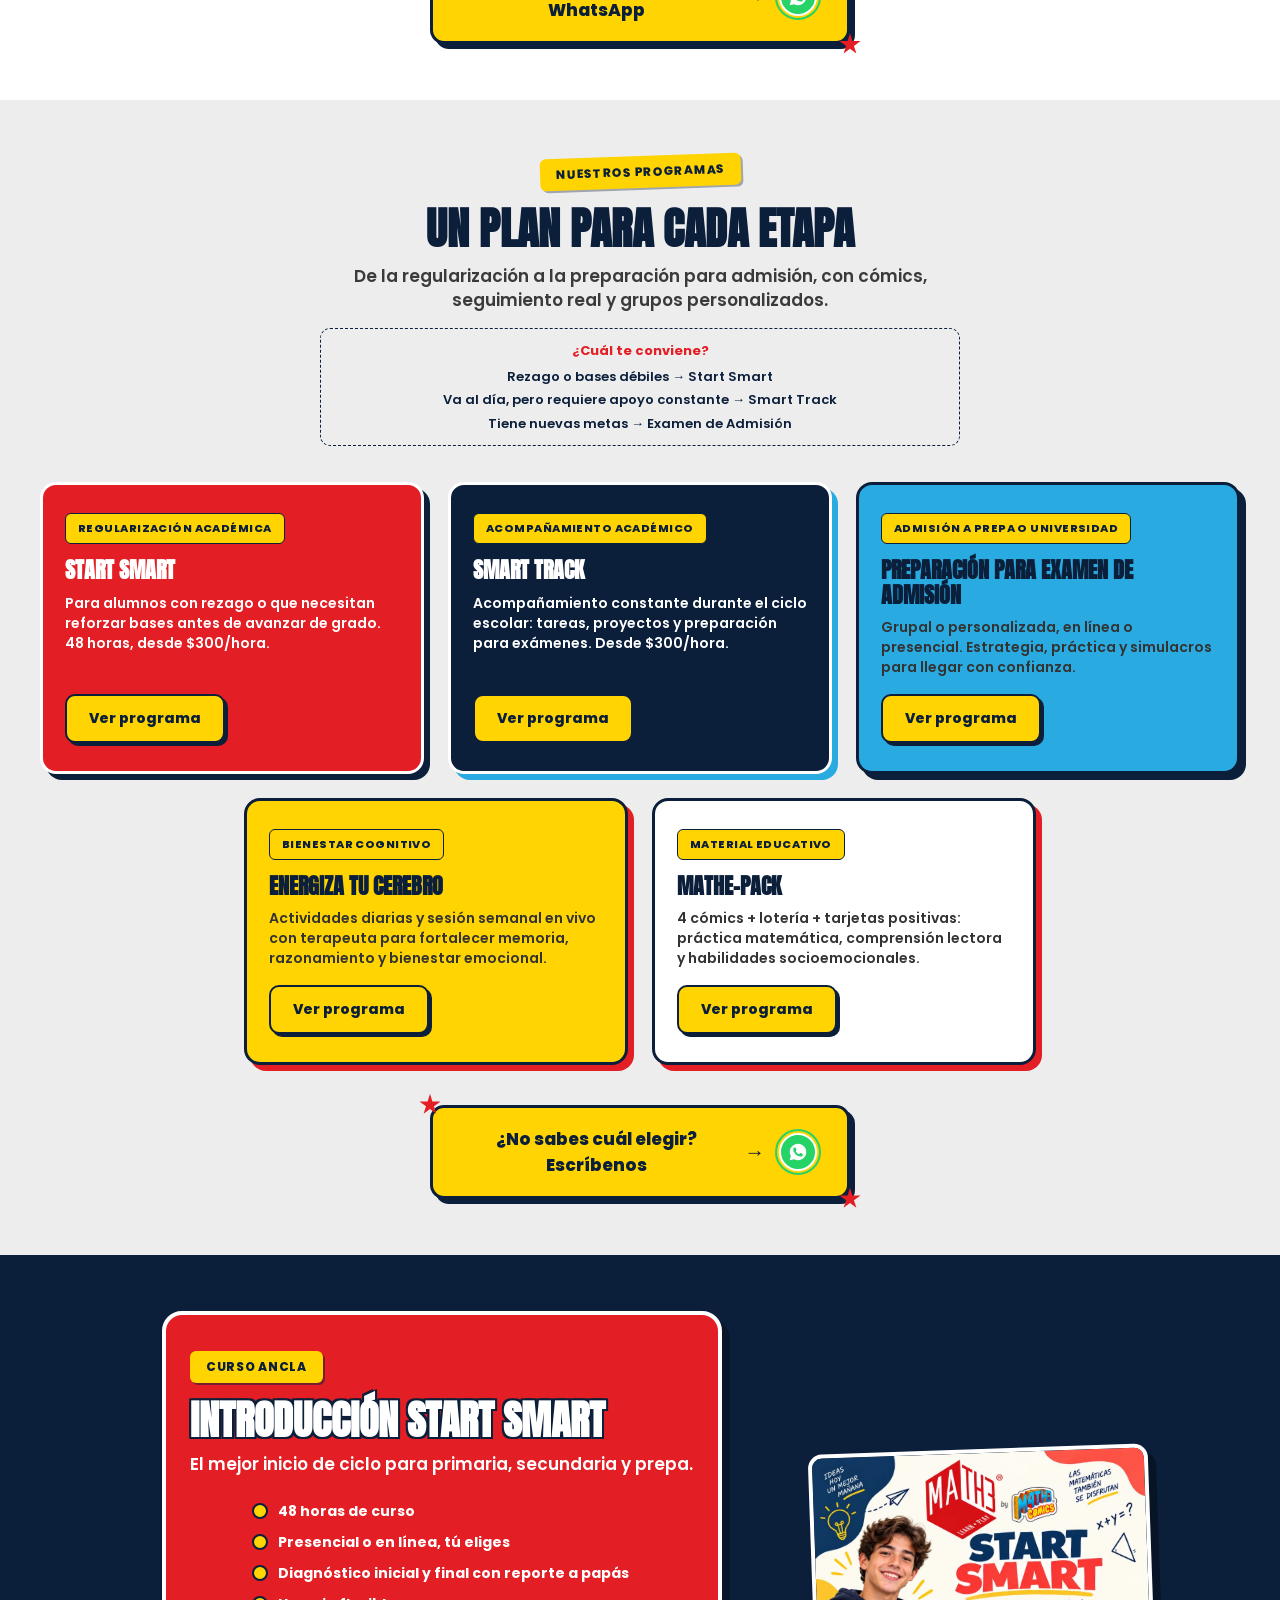
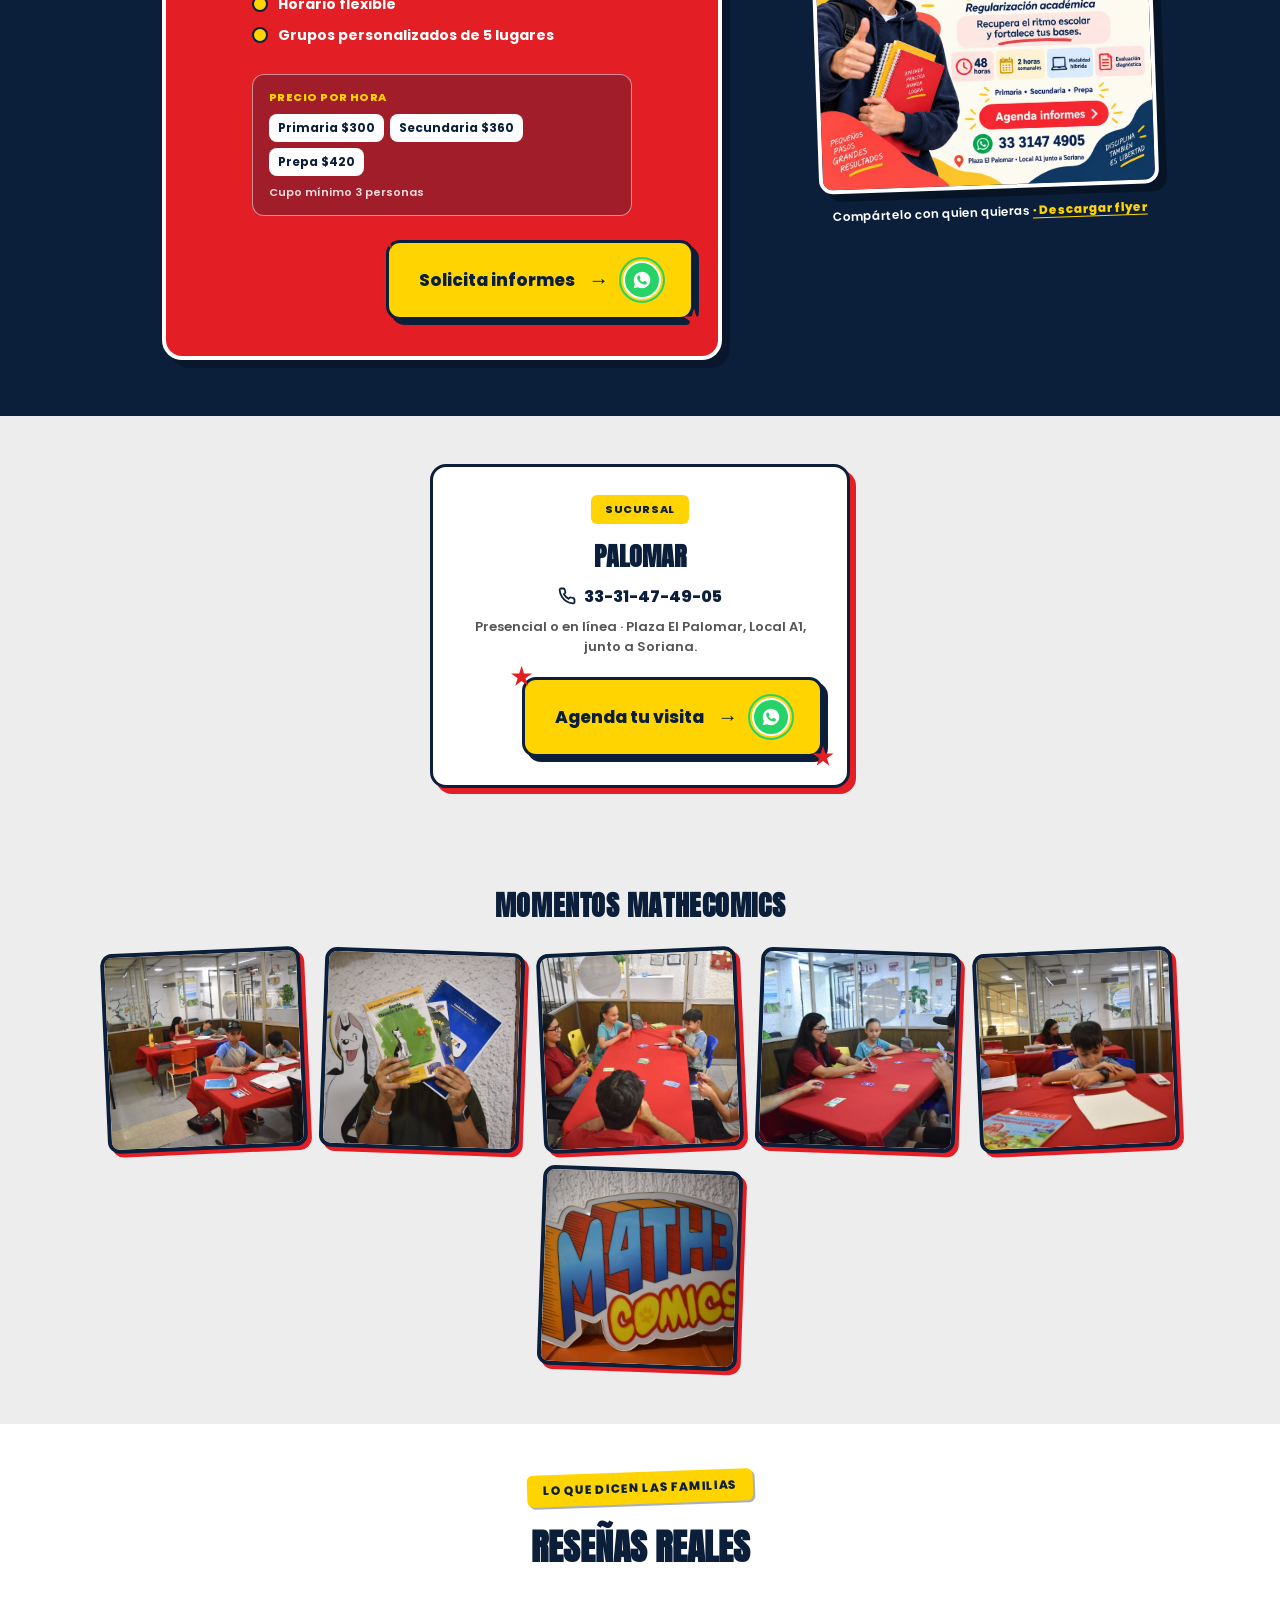
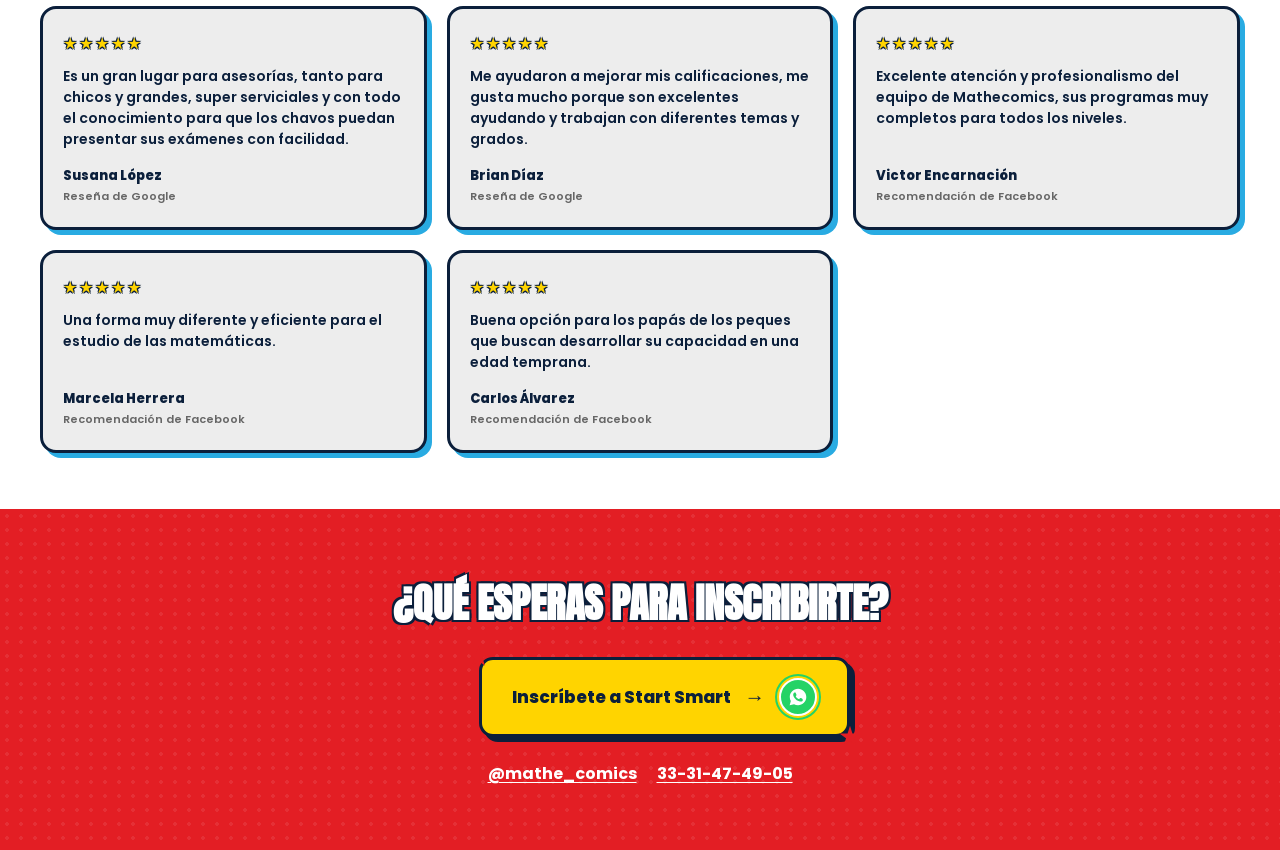
==== commit 5d7bd0ba: "Colorea las tarjetas de Programas y centra la última fila Cada tarjeta del home usa el mismo color q" ====
--- a/index.html
+++ b/index.html
@@ -130,28 +130,28 @@
 
   <div class="services__grid reveal-group">
 
-    <div class="services__card reveal reveal--up">
+    <div class="services__card services__card--red reveal reveal--up">
       <span class="services__card-pill">Regularización académica</span>
       <h3 class="services__card-title">Start Smart</h3>
       <p class="services__card-copy">Para alumnos con rezago o que necesitan reforzar bases antes de avanzar de grado. 48 horas, desde $300/hora.</p>
       <a href="servicios.html#start-smart" class="btn services__cta">Ver programa</a>
     </div>
 
-    <div class="services__card reveal reveal--up">
+    <div class="services__card services__card--navy reveal reveal--up">
       <span class="services__card-pill">Acompañamiento académico</span>
       <h3 class="services__card-title">Smart Track</h3>
       <p class="services__card-copy">Acompañamiento constante durante el ciclo escolar: tareas, proyectos y preparación para exámenes. Desde $300/hora.</p>
       <a href="servicios.html#smart-track" class="btn services__cta">Ver programa</a>
     </div>
 
-    <div class="services__card reveal reveal--up">
+    <div class="services__card services__card--sky reveal reveal--up">
       <span class="services__card-pill">Admisión a prepa o universidad</span>
       <h3 class="services__card-title">Preparación para Examen de Admisión</h3>
       <p class="services__card-copy">Grupal o personalizada, en línea o presencial. Estrategia, práctica y simulacros para llegar con confianza.</p>
       <a href="servicios.html#examen-admision" class="btn services__cta">Ver programa</a>
     </div>
 
-    <div class="services__card reveal reveal--up">
+    <div class="services__card services__card--yellow reveal reveal--up">
       <span class="services__card-pill">Bienestar cognitivo</span>
       <h3 class="services__card-title">Energiza tu Cerebro</h3>
       <p class="services__card-copy">Actividades diarias y sesión semanal en vivo con terapeuta para fortalecer memoria, razonamiento y bienestar emocional.</p>
--- a/css/styles.css
+++ b/css/styles.css
@@ -99,6 +99,11 @@
   }
 }
 
+/* Orden visual: texto, luego flecha, luego ícono. */
+.cta-wa__label { order: 1; }
+.cta-wa__arrow { order: 2; }
+.cta-wa__icon  { order: 3; }
+
 .cta-wa__icon {
   position: relative;
   width: 38px;
@@ -289,7 +294,6 @@
   height: 42px;
   width: auto;
   flex-shrink: 0;
-  filter: drop-shadow(1px 2px 2px rgba(0, 0, 0, .35));
 }
 
 .hero__topbar .btn {
@@ -736,6 +740,33 @@
   flex-direction: column;
 }
 
+/* Cada tarjeta usa el mismo color que su sección en servicios.html */
+.services__card--red {
+  background: var(--red);
+  border-color: var(--white);
+  box-shadow: 6px 6px 0 var(--navy);
+}
+.services__card--red .services__card-title,
+.services__card--red .services__card-copy { color: var(--white); }
+
+.services__card--navy {
+  background: var(--navy);
+  border-color: var(--white);
+  box-shadow: 6px 6px 0 var(--sky);
+}
+.services__card--navy .services__card-title,
+.services__card--navy .services__card-copy { color: var(--white); }
+
+.services__card--sky {
+  background: var(--sky);
+  box-shadow: 6px 6px 0 var(--navy);
+}
+
+.services__card--yellow {
+  background: var(--yellow);
+  box-shadow: 6px 6px 0 var(--red);
+}
+
 .services__card-pill {
   display: inline-block;
   align-self: flex-start;
@@ -780,12 +811,25 @@
 
 @media (min-width: 640px) {
   .services__grid { grid-template-columns: repeat(2, 1fr); }
+
+  /* La 5ª tarjeta queda sola en su fila: se centra a lo ancho de las 2 columnas. */
+  .services__card:nth-child(5) {
+    grid-column: 1 / -1;
+    max-width: calc(50% - 12px);
+    margin: 0 auto;
+  }
 }
 
 @media (min-width: 860px) {
   .services__heading { font-size: 44px; }
   .services__subtitle { font-size: 17px; }
-  .services__grid { grid-template-columns: repeat(3, 1fr); }
+
+  /* Grid de 6 columnas virtuales: cada tarjeta normal ocupa 2, así las 2
+     tarjetas de la segunda fila se pueden centrar entre las de arriba. */
+  .services__grid { grid-template-columns: repeat(6, 1fr); }
+  .services__card { grid-column: span 2; }
+  .services__card:nth-child(4) { grid-column: 2 / 4; }
+  .services__card:nth-child(5) { grid-column: 4 / 6; max-width: none; margin: 0; }
 }
 
 /* ---------- Programa Start Smart ---------- */
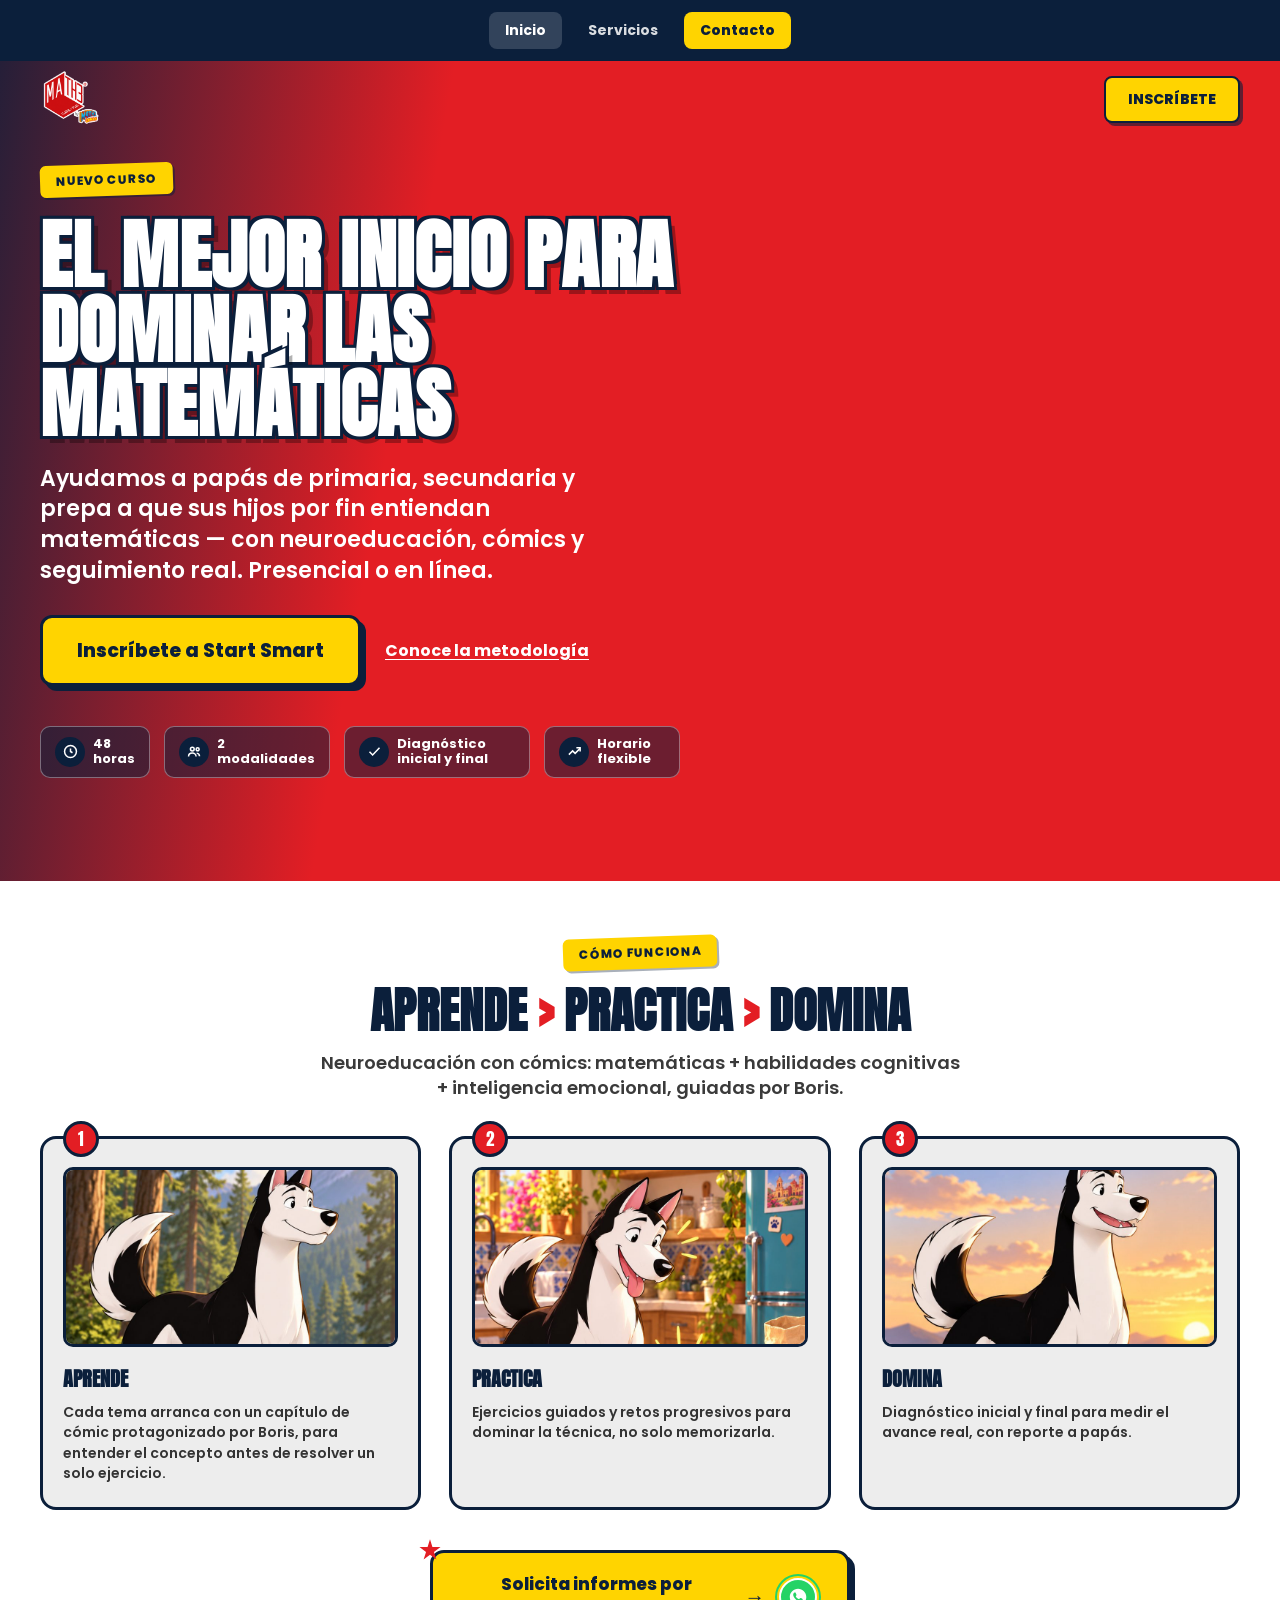
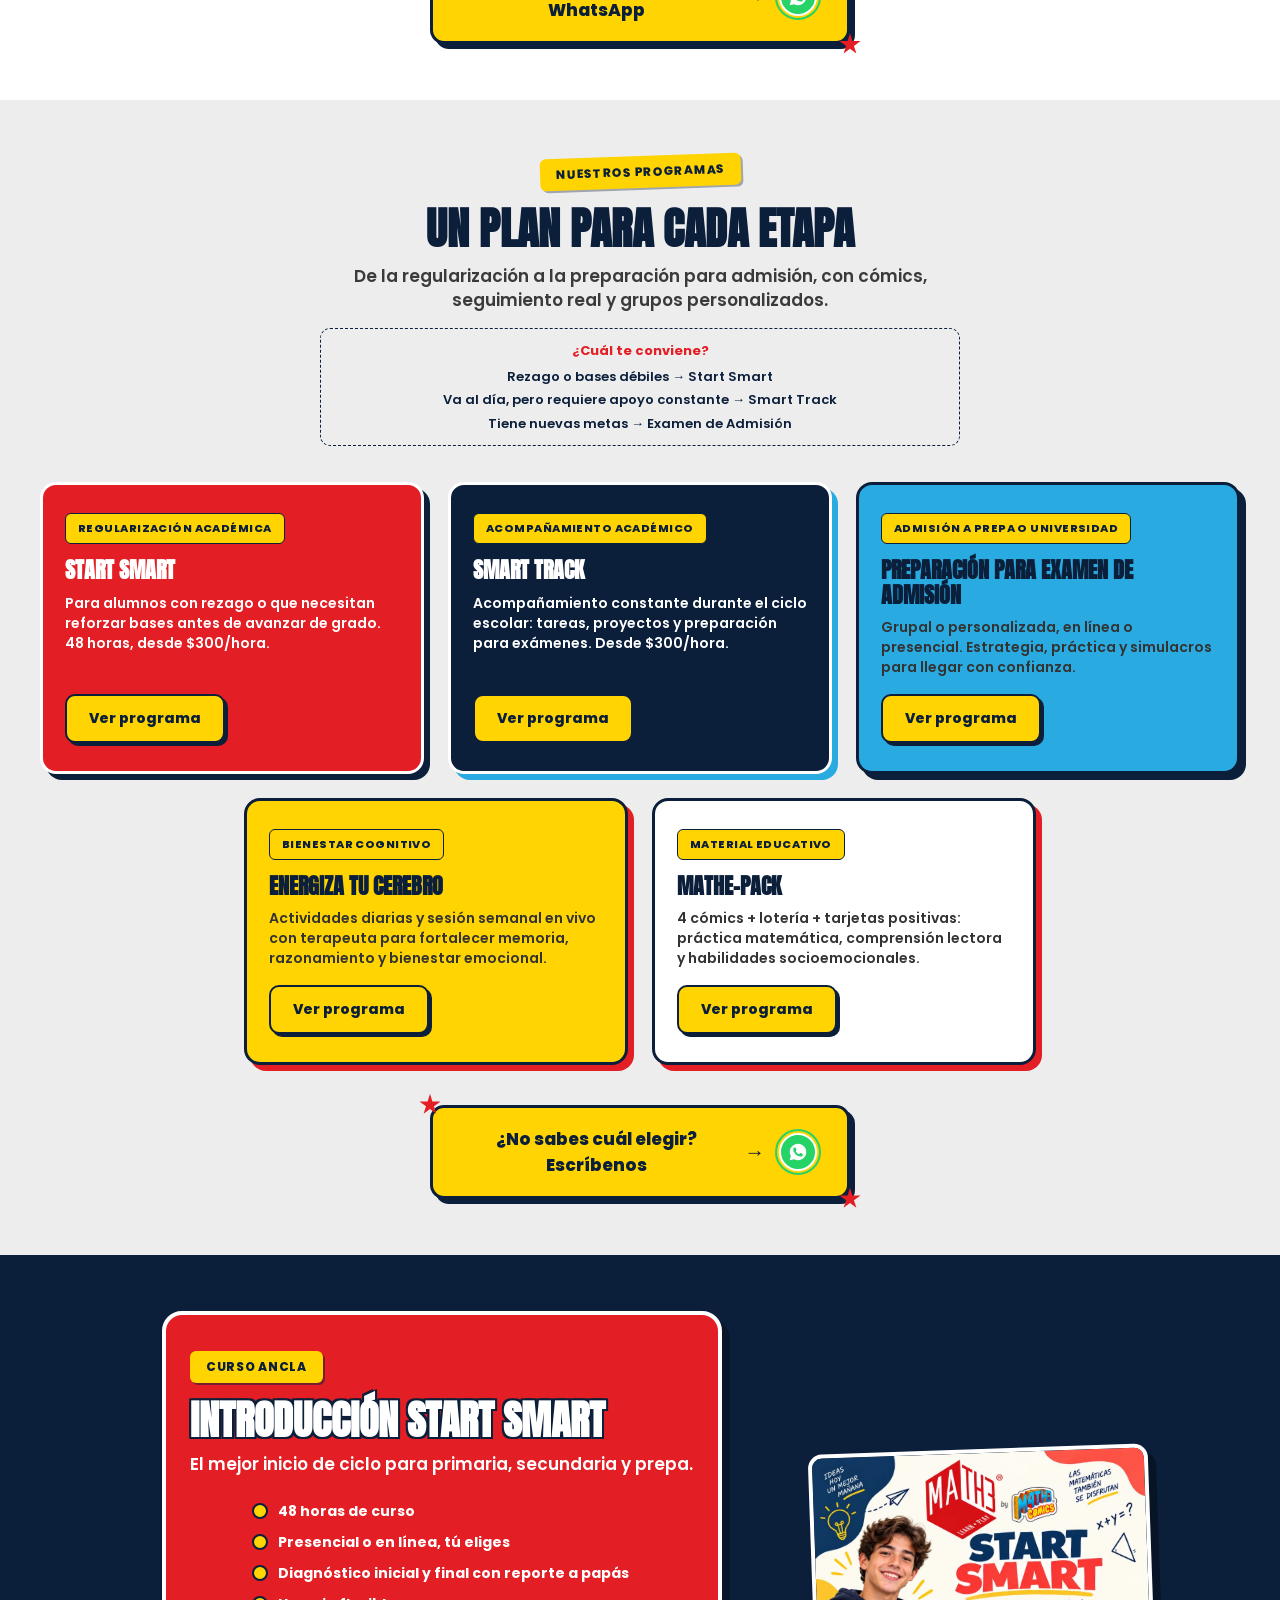
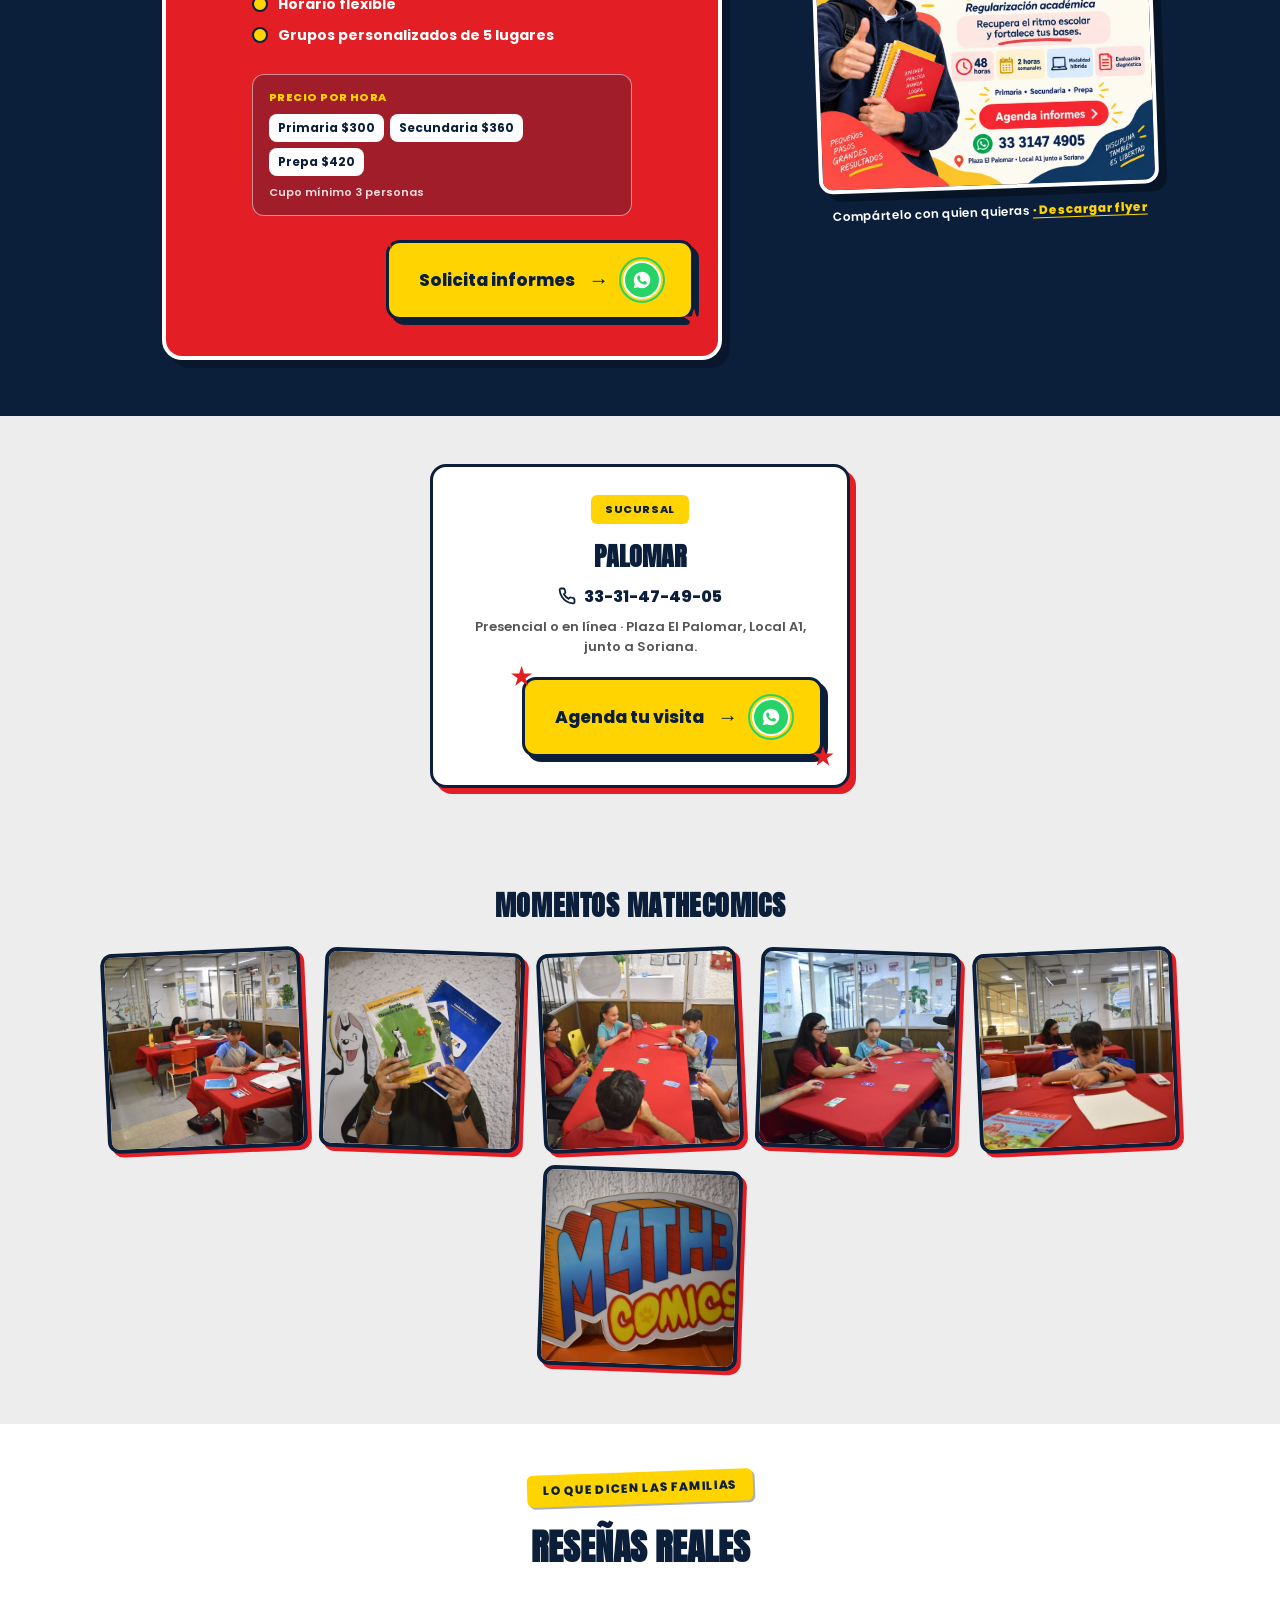
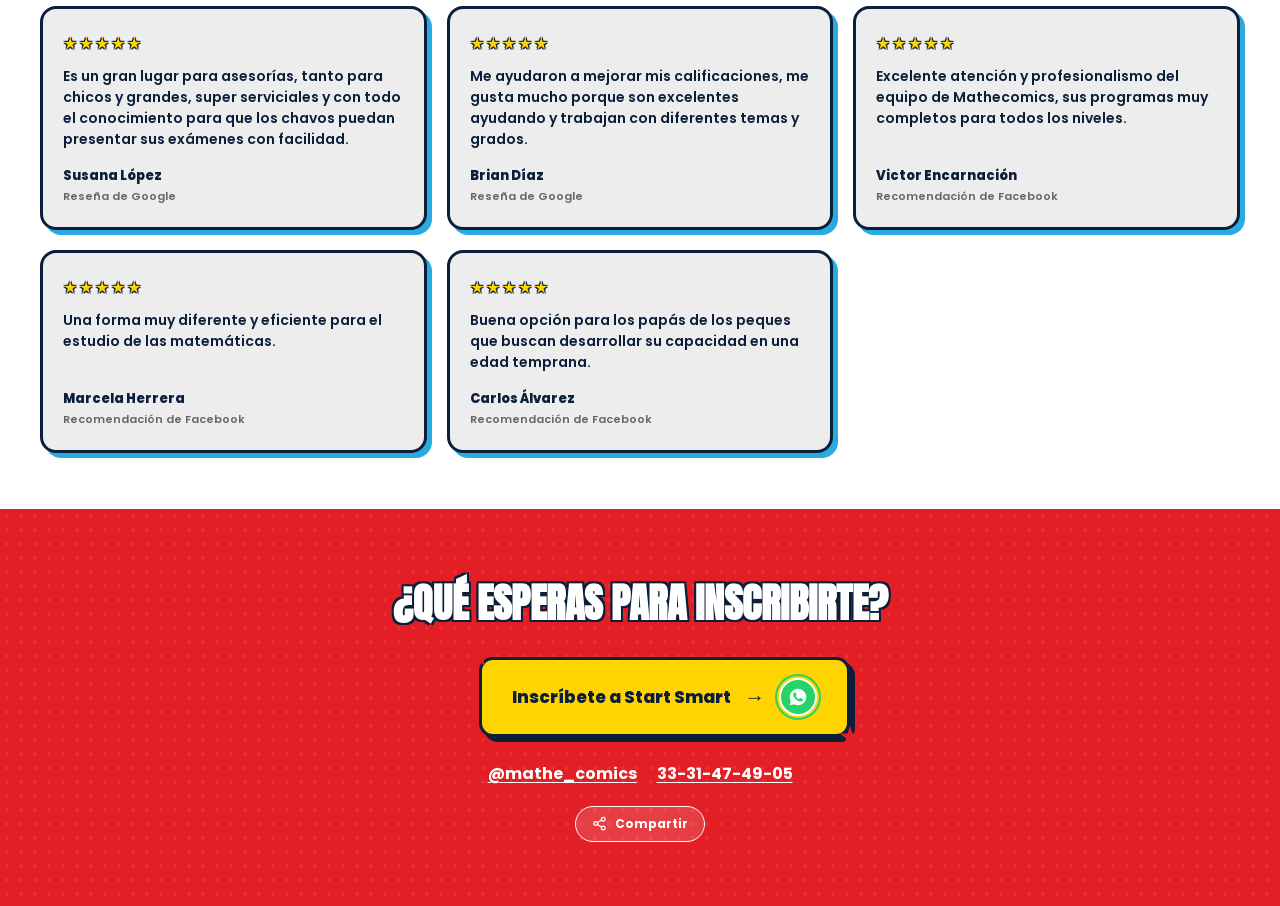
==== commit 3020a690: "Agrega paquete de SEO: schema, robots/sitemap, FAQ, CTA fijo y compartir - robots.txt, sitemap.xml y" ====
--- a/index.html
+++ b/index.html
@@ -3,11 +3,45 @@
 <head>
 <meta charset="utf-8">
 <meta name="viewport" content="width=device-width, initial-scale=1">
-<title>MatheComics — El mejor inicio para dominar las matemáticas</title>
+<title>Clases de Regularización en Matemáticas | MatheComics Palomar</title>
 <meta name="description" content="Ayudamos a papás de primaria, secundaria y prepa a que sus hijos por fin entiendan matemáticas, con neuroeducación y cómics. Presencial o en línea.">
+<link rel="canonical" href="https://mathe-comics.com/">
+
+<meta property="og:type" content="website">
+<meta property="og:site_name" content="MatheComics">
+<meta property="og:title" content="MatheComics — El mejor inicio para dominar las matemáticas">
+<meta property="og:description" content="Ayudamos a papás de primaria, secundaria y prepa a que sus hijos por fin entiendan matemáticas, con neuroeducación y cómics. Presencial o en línea.">
+<meta property="og:url" content="https://mathe-comics.com/">
+<meta property="og:image" content="https://mathe-comics.com/assets/fotos/portada-servicios.jpg">
+<meta property="og:locale" content="es_MX">
+<meta name="twitter:card" content="summary_large_image">
+
 <link rel="preconnect" href="https://fonts.googleapis.com">
 <link href="https://fonts.googleapis.com/css2?family=Anton&family=Poppins:wght@600;700;800;900&display=swap" rel="stylesheet">
 <link rel="stylesheet" href="css/styles.css">
+
+<script type="application/ld+json">
+{
+  "@context": "https://schema.org",
+  "@type": ["LocalBusiness", "EducationalOrganization"],
+  "name": "MatheComics",
+  "alternateName": "Mathe Comics",
+  "description": "Metodología de neuroeducación con cómics para dominar las matemáticas, en primaria, secundaria y prepa. Presencial, en línea o híbrido.",
+  "url": "https://mathe-comics.com/",
+  "telephone": "+523331474905",
+  "image": "https://mathe-comics.com/assets/fotos/portada-servicios.jpg",
+  "logo": "https://mathe-comics.com/assets/fotos/logo-mathecomics.png",
+  "address": {
+    "@type": "PostalAddress",
+    "streetAddress": "Plaza El Palomar, Local A1, junto a Soriana",
+    "addressRegion": "Jalisco",
+    "addressCountry": "MX"
+  },
+  "sameAs": [
+    "https://instagram.com/mathe_comics"
+  ]
+}
+</script>
 </head>
 <body>
 
@@ -19,7 +53,7 @@
 
 <section class="hero" aria-label="Presentación MatheComics">
   <div class="hero__media">
-    <video class="hero__video" src="assets/videos/HeroBoris.mp4" autoplay muted loop playsinline></video>
+    <video class="hero__video" src="assets/videos/HeroBoris2.mp4" autoplay muted loop playsinline></video>
 
     <div class="hero__scrim"></div>
 
@@ -316,7 +350,16 @@
     <a href="https://instagram.com/mathe_comics" target="_blank" rel="noopener">@mathe_comics</a>
     <a href="tel:+523331474905">33-31-47-49-05</a>
   </div>
-</section>
+  <button type="button" class="share-btn" data-share-title="MatheComics" data-share-text="El mejor inicio para dominar las matemáticas, con neuroeducación y cómics." data-share-url="https://mathe-comics.com/">
+    <svg viewBox="0 0 24 24" fill="none" stroke="currentColor" stroke-width="2"><circle cx="18" cy="5" r="3"/><circle cx="6" cy="12" r="3"/><circle cx="18" cy="19" r="3"/><path d="M8.6 10.5l6.8-4M8.6 13.5l6.8 4"/></svg>
+    <span class="share-btn__label">Compartir</span>
+  </button>
+</section>
+
+<a href="https://wa.me/523331474905?text=Hola%2C%20quiero%20m%C3%A1s%20informaci%C3%B3n%20sobre%20MatheComics" class="sticky-cta" target="_blank" rel="noopener" aria-label="Escríbenos por WhatsApp">
+  <svg viewBox="0 0 24 24" fill="#fff"><path d="M12.04 2C6.58 2 2.13 6.45 2.13 11.91c0 1.77.46 3.45 1.28 4.94L2 22l5.25-1.38a9.87 9.87 0 0 0 4.79 1.22h.01c5.46 0 9.91-4.45 9.91-9.91S17.5 2 12.04 2Zm5.8 14.14c-.24.68-1.4 1.32-1.93 1.36-.5.05-1.03.24-3.47-.72-2.94-1.16-4.83-4.13-4.98-4.32-.15-.2-1.19-1.58-1.19-3.02 0-1.44.75-2.14 1.02-2.44.27-.29.58-.36.78-.36.19 0 .39 0 .56.01.18.01.42-.07.65.5.24.58.82 2.01.89 2.15.07.15.11.32.02.51-.09.2-.14.32-.27.49-.14.17-.29.38-.41.51-.14.14-.28.29-.12.57.15.28.68 1.13 1.47 1.83 1.01.9 1.87 1.18 2.15 1.31.28.14.44.12.6-.07.17-.19.71-.83.9-1.11.19-.28.38-.24.63-.14.26.09 1.65.78 1.93.92.28.14.47.21.54.33.07.12.07.66-.17 1.35Z"/></svg>
+  <span>Escríbenos por WhatsApp</span>
+</a>
 
 <script src="js/main.js"></script>
 </body>
--- a/css/styles.css
+++ b/css/styles.css
@@ -175,6 +175,34 @@
 }
 
 a { color: var(--navy); }
+
+/* ---------- CTA fijo de WhatsApp (solo móvil) ---------- */
+
+.sticky-cta {
+  display: none;
+  position: fixed;
+  bottom: 0;
+  left: 0;
+  right: 0;
+  z-index: 60;
+  align-items: center;
+  justify-content: center;
+  gap: 10px;
+  background: var(--whatsapp);
+  color: var(--white);
+  text-decoration: none;
+  font-weight: 800;
+  font-size: 14px;
+  padding: 14px 20px;
+  box-shadow: 0 -4px 10px rgba(0, 0, 0, .25);
+}
+
+.sticky-cta svg { width: 20px; height: 20px; flex-shrink: 0; }
+
+@media (max-width: 859px) {
+  .sticky-cta { display: flex; }
+  body { padding-bottom: 54px; }
+}
 a:hover { color: var(--red); }
 
 img { max-width: 100%; display: block; }
@@ -1136,6 +1164,27 @@
 }
 
 .closer__social a:hover { color: var(--yellow); }
+
+.share-btn {
+  position: relative;
+  display: inline-flex;
+  align-items: center;
+  gap: 8px;
+  margin: 20px auto 0;
+  background: rgba(255, 255, 255, .14);
+  color: var(--white);
+  border: 1.5px solid var(--white);
+  border-radius: 20px;
+  padding: 8px 16px;
+  font-family: var(--font-body);
+  font-weight: 700;
+  font-size: 12px;
+  cursor: pointer;
+}
+
+.share-btn svg { width: 15px; height: 15px; flex-shrink: 0; }
+
+.share-btn:hover { background: var(--yellow); color: var(--navy); border-color: var(--navy); }
 
 @media (min-width: 860px) {
   .method__heading { font-size: 48px; }
@@ -1444,9 +1493,16 @@
 .svc__inner {
   max-width: 1100px;
   margin: 0 auto;
+  display: grid;
+  grid-template-columns: 1fr;
+  gap: 26px;
+}
+
+/* Orden en móvil: título+descripción, fotos+beneficios, resto de detalles. */
+.svc__head {
   display: flex;
   flex-direction: column;
-  gap: 26px;
+  align-items: flex-start;
 }
 
 .svc__media {
@@ -1707,6 +1763,95 @@
 .svc__tagline::before { top: -14px; left: -14px; }
 .svc__tagline::after  { bottom: -14px; right: -14px; animation-delay: .4s; }
 
+/* ---------- Preguntas frecuentes ---------- */
+
+.faq {
+  padding: 56px 24px;
+  background: var(--white);
+}
+
+.faq__intro {
+  text-align: center;
+  margin: 0 auto 32px;
+}
+
+.faq__pill {
+  display: inline-block;
+  background: var(--yellow);
+  color: var(--navy);
+  font-weight: 800;
+  font-size: 12px;
+  letter-spacing: .06em;
+  text-transform: uppercase;
+  padding: 7px 16px;
+  border-radius: 6px;
+  transform: rotate(-2deg);
+  box-shadow: 2px 2px 0 rgba(11, 31, 59, .35);
+}
+
+.faq__heading {
+  font-family: var(--font-display);
+  color: var(--navy);
+  text-transform: uppercase;
+  font-size: 28px;
+  margin: 16px 0 0;
+}
+
+.faq__list {
+  display: flex;
+  flex-direction: column;
+  gap: 14px;
+  max-width: 760px;
+  margin: 0 auto;
+}
+
+.faq__item {
+  background: #EDEDED;
+  border: 2.5px solid var(--navy);
+  border-radius: 12px;
+  padding: 16px 18px;
+}
+
+.faq__item summary {
+  cursor: pointer;
+  list-style: none;
+  font-weight: 800;
+  font-size: 15px;
+  color: var(--navy);
+  display: flex;
+  align-items: center;
+  justify-content: space-between;
+  gap: 12px;
+}
+
+.faq__item summary::-webkit-details-marker { display: none; }
+
+.faq__item summary::after {
+  content: '+';
+  flex-shrink: 0;
+  width: 24px;
+  height: 24px;
+  border-radius: 50%;
+  background: var(--yellow);
+  border: 2px solid var(--navy);
+  display: flex;
+  align-items: center;
+  justify-content: center;
+  font-size: 16px;
+  line-height: 1;
+  transition: transform .2s ease;
+}
+
+.faq__item[open] summary::after { transform: rotate(45deg); }
+
+.faq__item p {
+  margin: 12px 0 0;
+  color: #333;
+  font-weight: 600;
+  font-size: 14px;
+  line-height: 1.5;
+}
+
 /* ---------- Capacitaciones para empresas: segmento propio, banner compacto ---------- */
 
 .svc-empresas {
@@ -1909,14 +2054,23 @@
   .svc { padding: 72px 32px; }
 
   .svc__inner {
-    flex-direction: row;
-    align-items: center;
+    grid-template-columns: 1fr 1fr;
+    align-items: start;
     gap: 56px;
-  }
-
-  .svc--reverse .svc__inner { flex-direction: row-reverse; }
-
-  .svc__media, .svc__text { flex: 1; }
+    grid-template-areas:
+      "media head"
+      "media text";
+  }
+
+  .svc--reverse .svc__inner {
+    grid-template-areas:
+      "head media"
+      "text media";
+  }
+
+  .svc__head  { grid-area: head; }
+  .svc__media { grid-area: media; }
+  .svc__text  { grid-area: text; }
 
   .svc__photos { flex-direction: row; }
   .svc__photo { flex: 1 1 0; min-width: 0; height: 260px; }
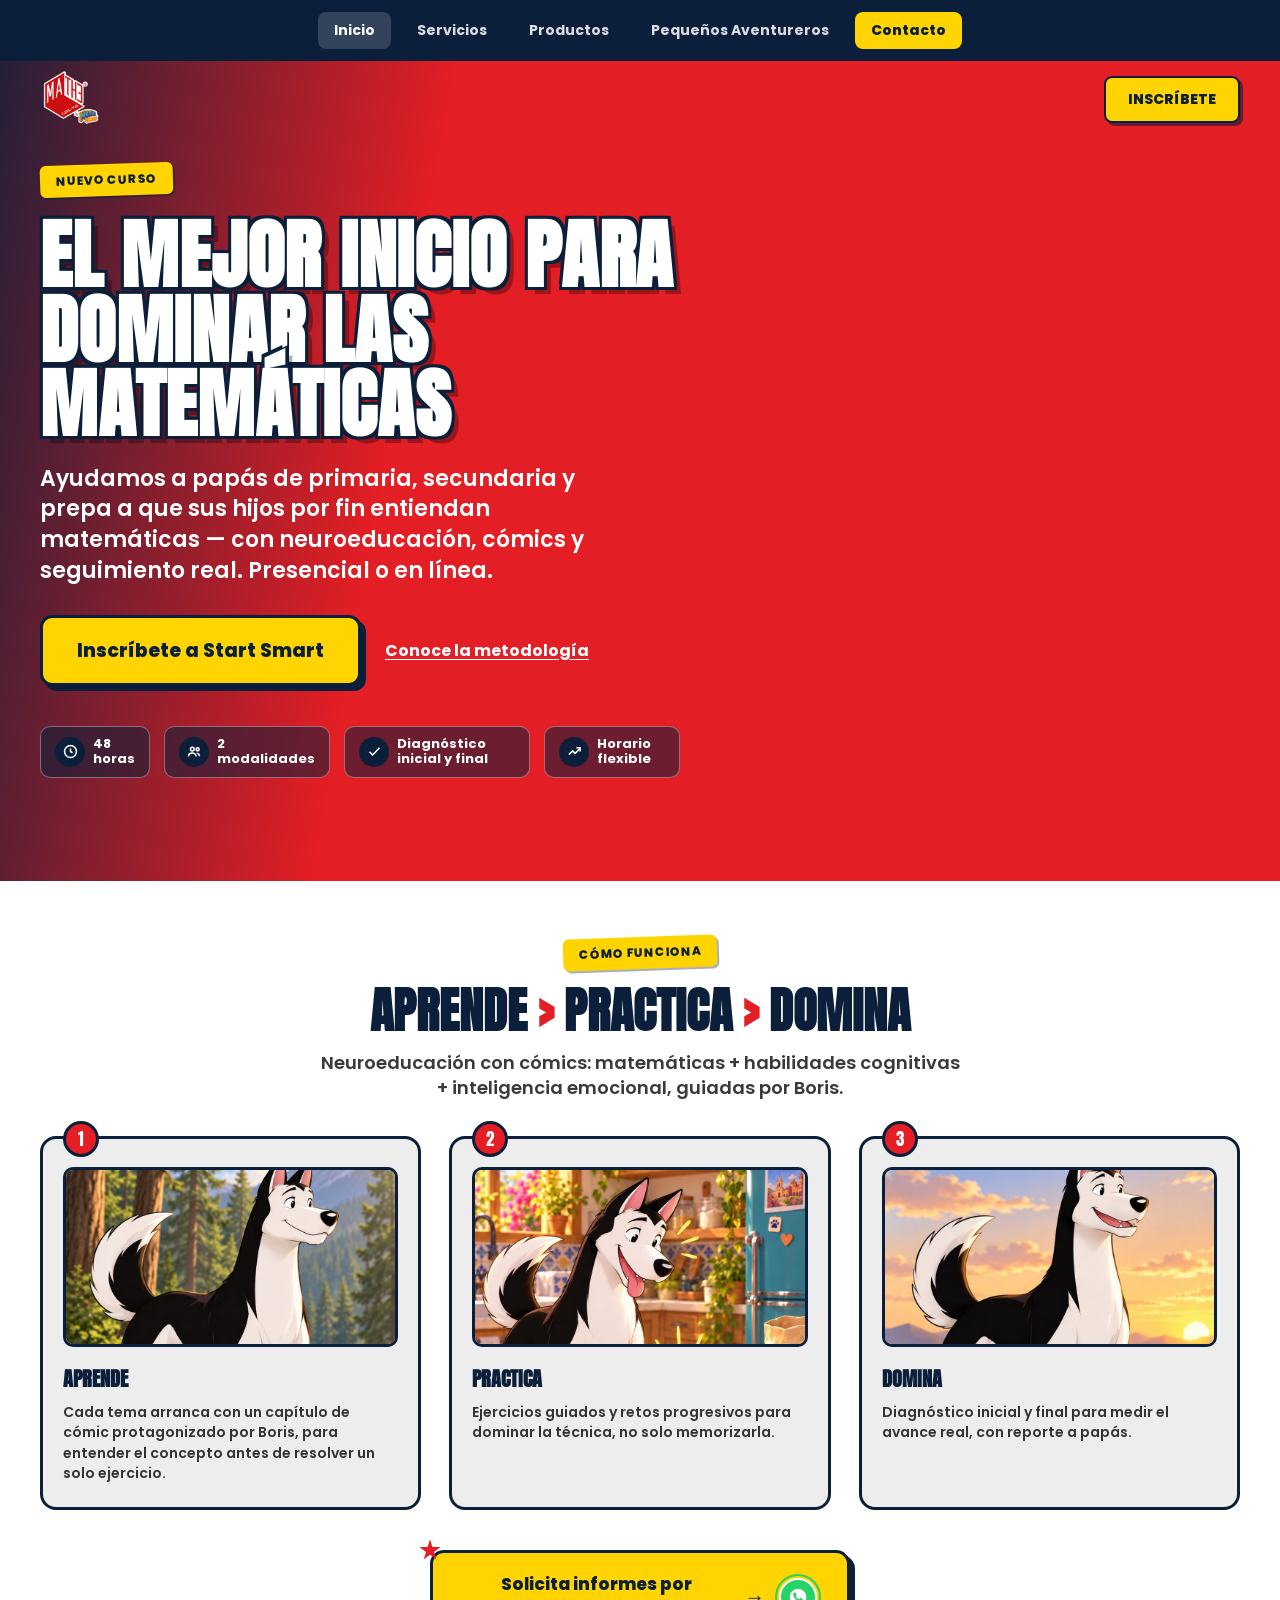
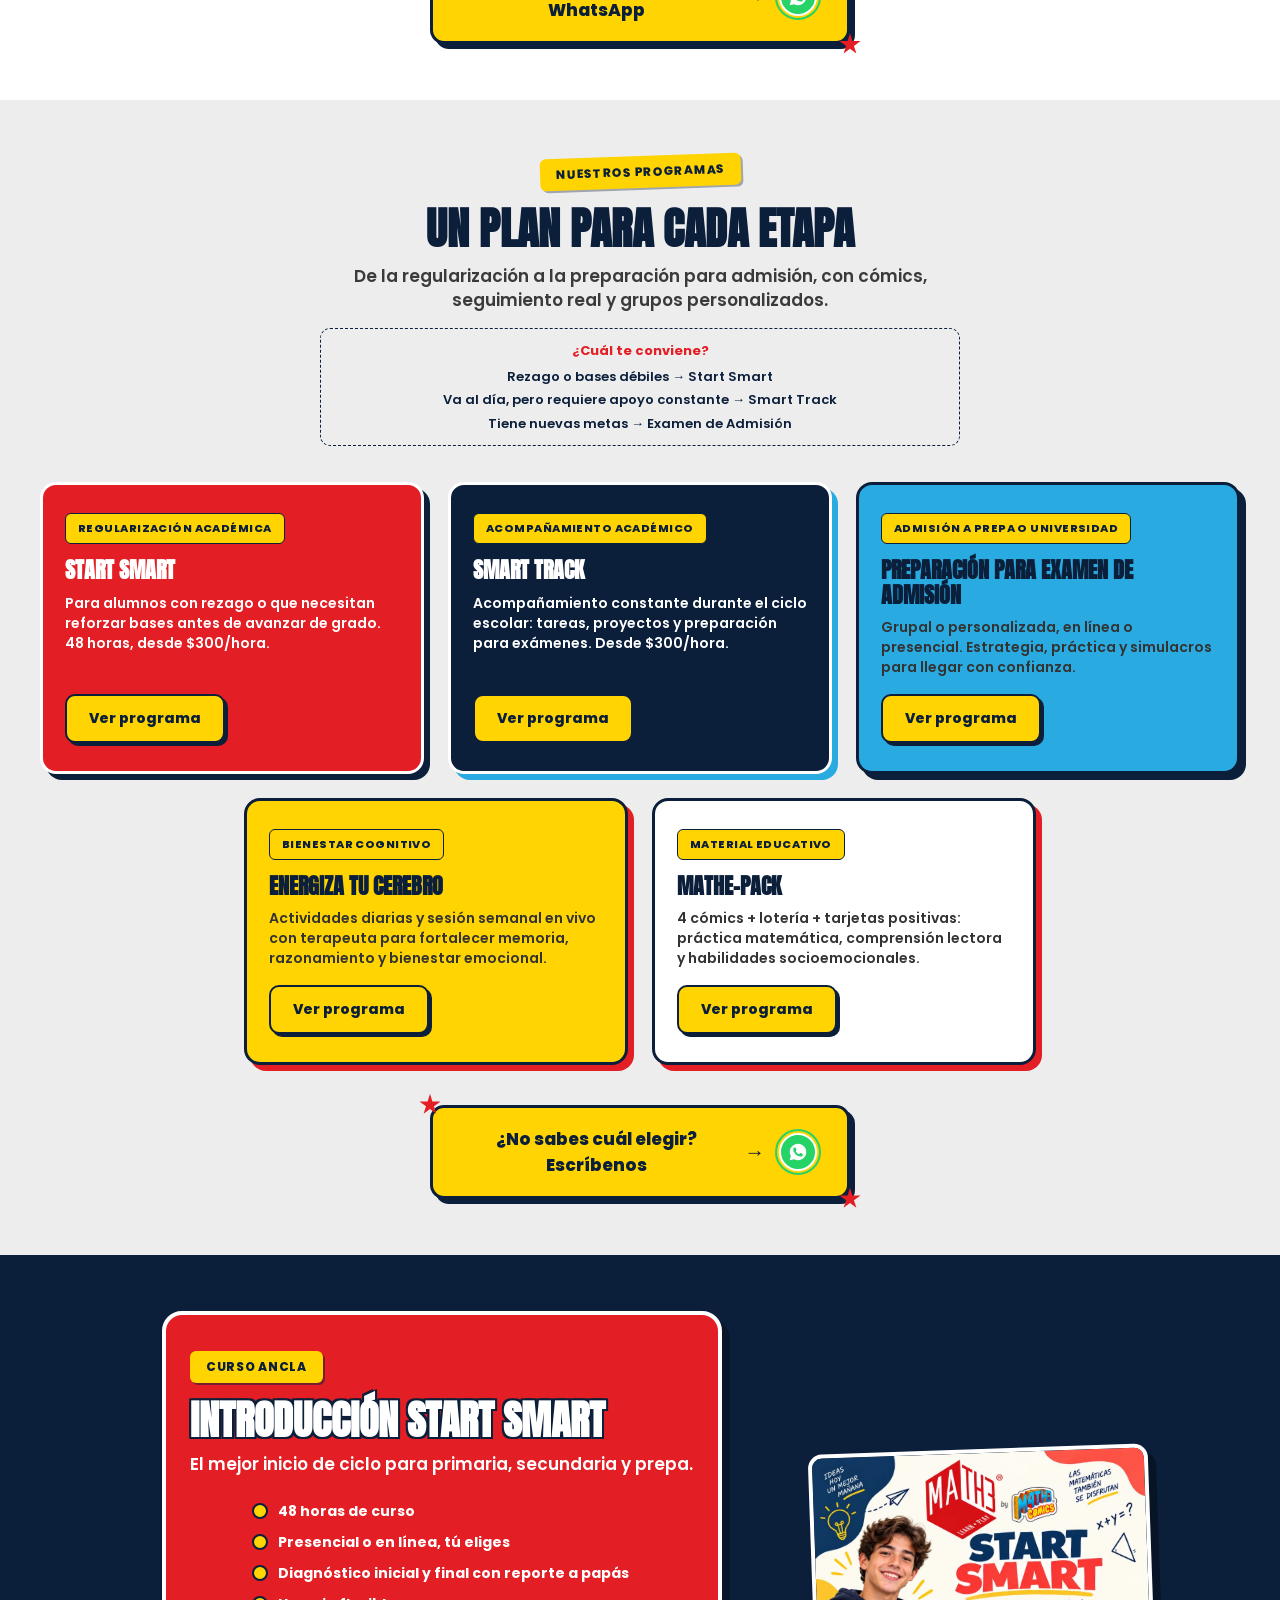
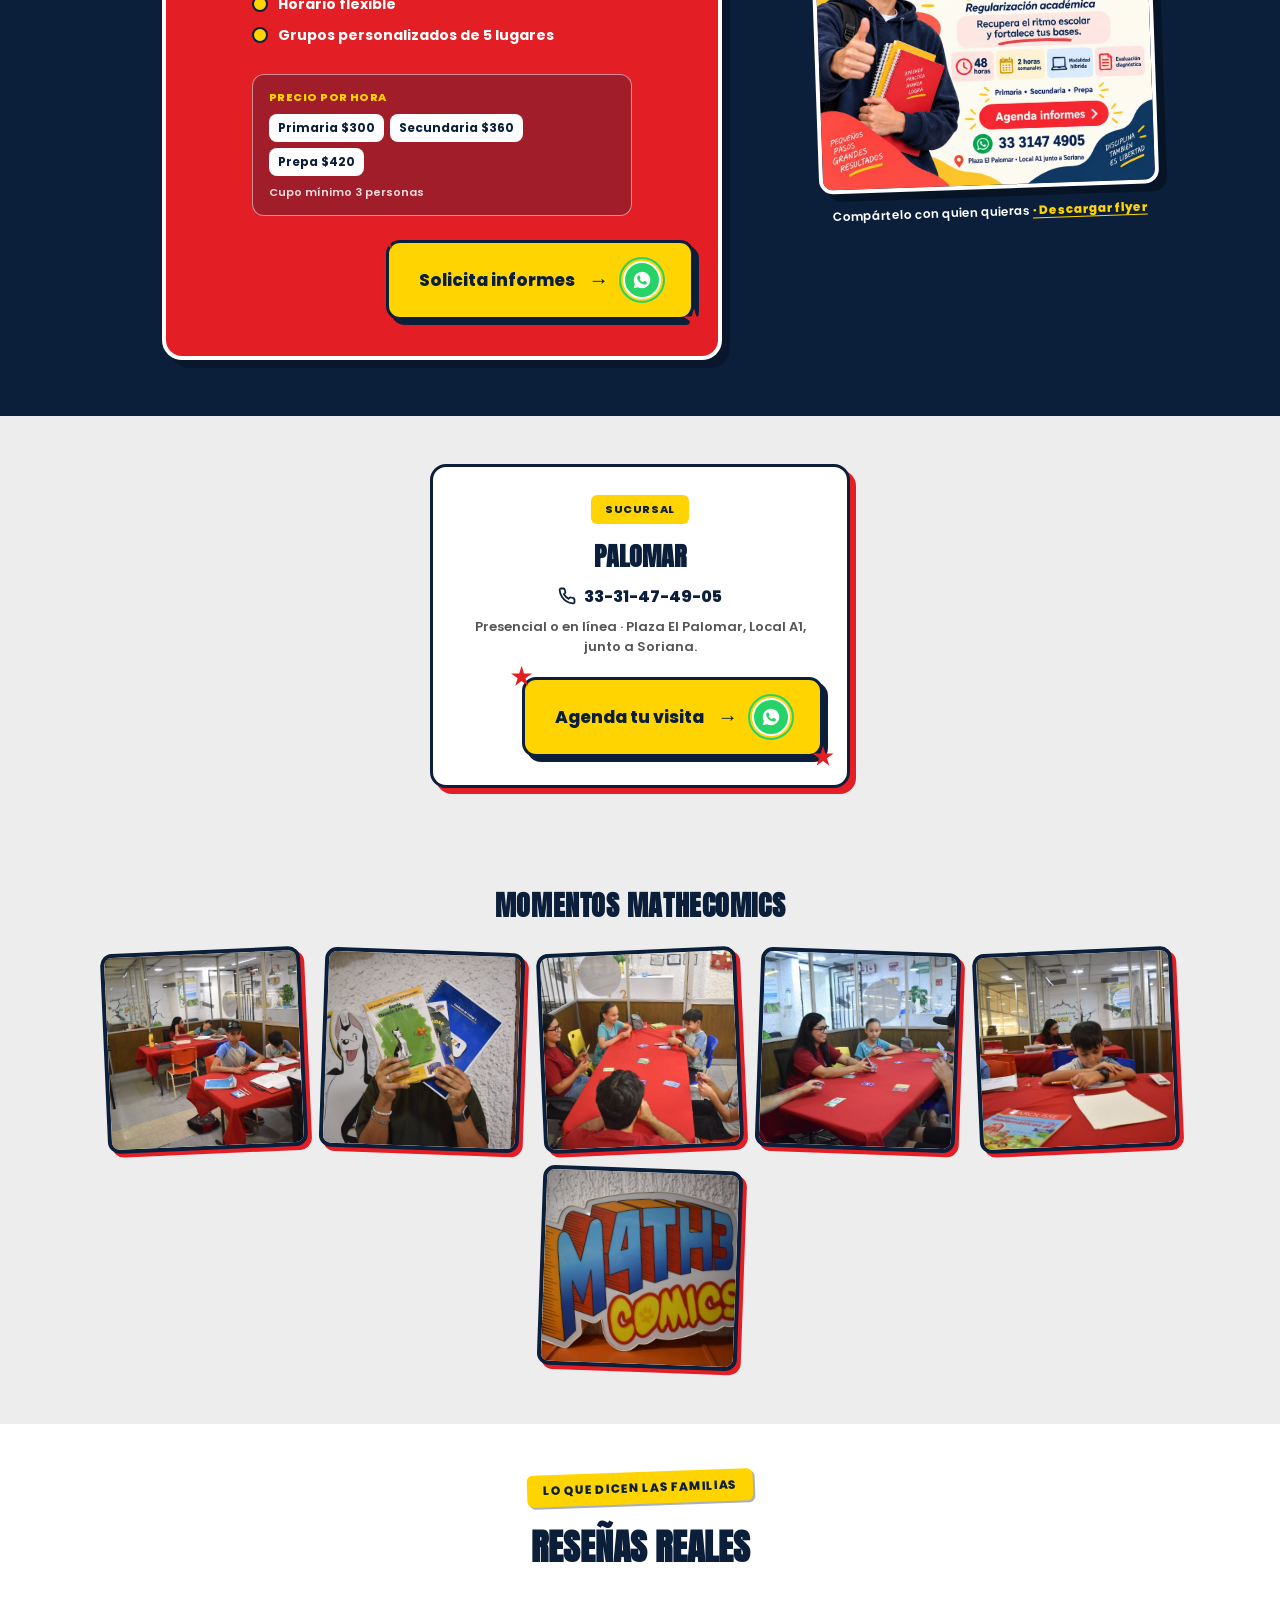
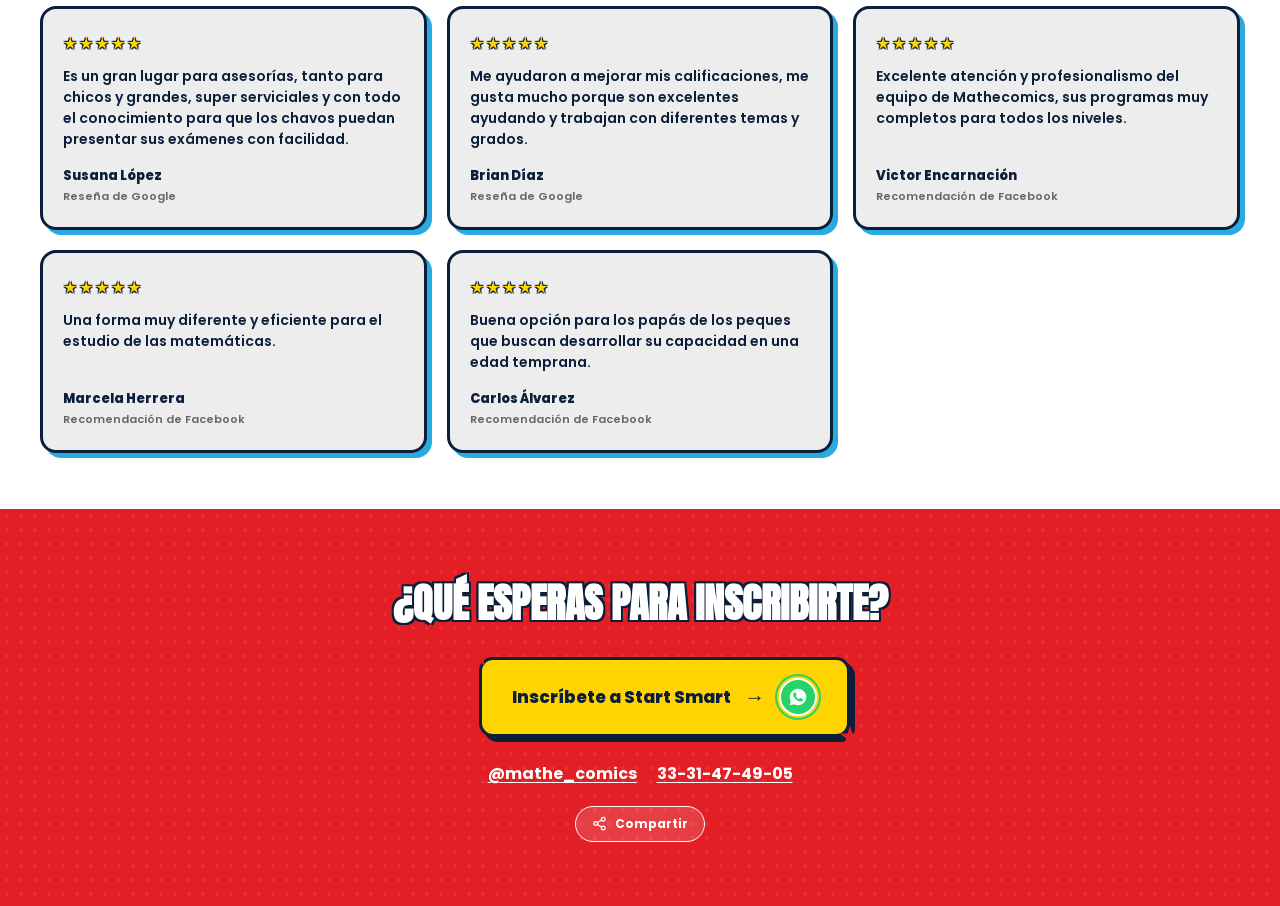
==== commit e98810e7: "Agrega páginas Productos y Pequeños Aventureros - productos.html: catálogo con guías docentes, cuade" ====
--- a/index.html
+++ b/index.html
@@ -48,6 +48,8 @@
 <nav class="sitenav" aria-label="Navegación principal">
   <a href="index.html" class="sitenav__link sitenav__link--current">Inicio</a>
   <a href="servicios.html" class="sitenav__link">Servicios</a>
+  <a href="productos.html" class="sitenav__link">Productos</a>
+  <a href="pequenos-aventureros.html" class="sitenav__link">Pequeños Aventureros</a>
   <a href="#contacto" class="sitenav__link sitenav__link--cta">Contacto</a>
 </nav>
 
